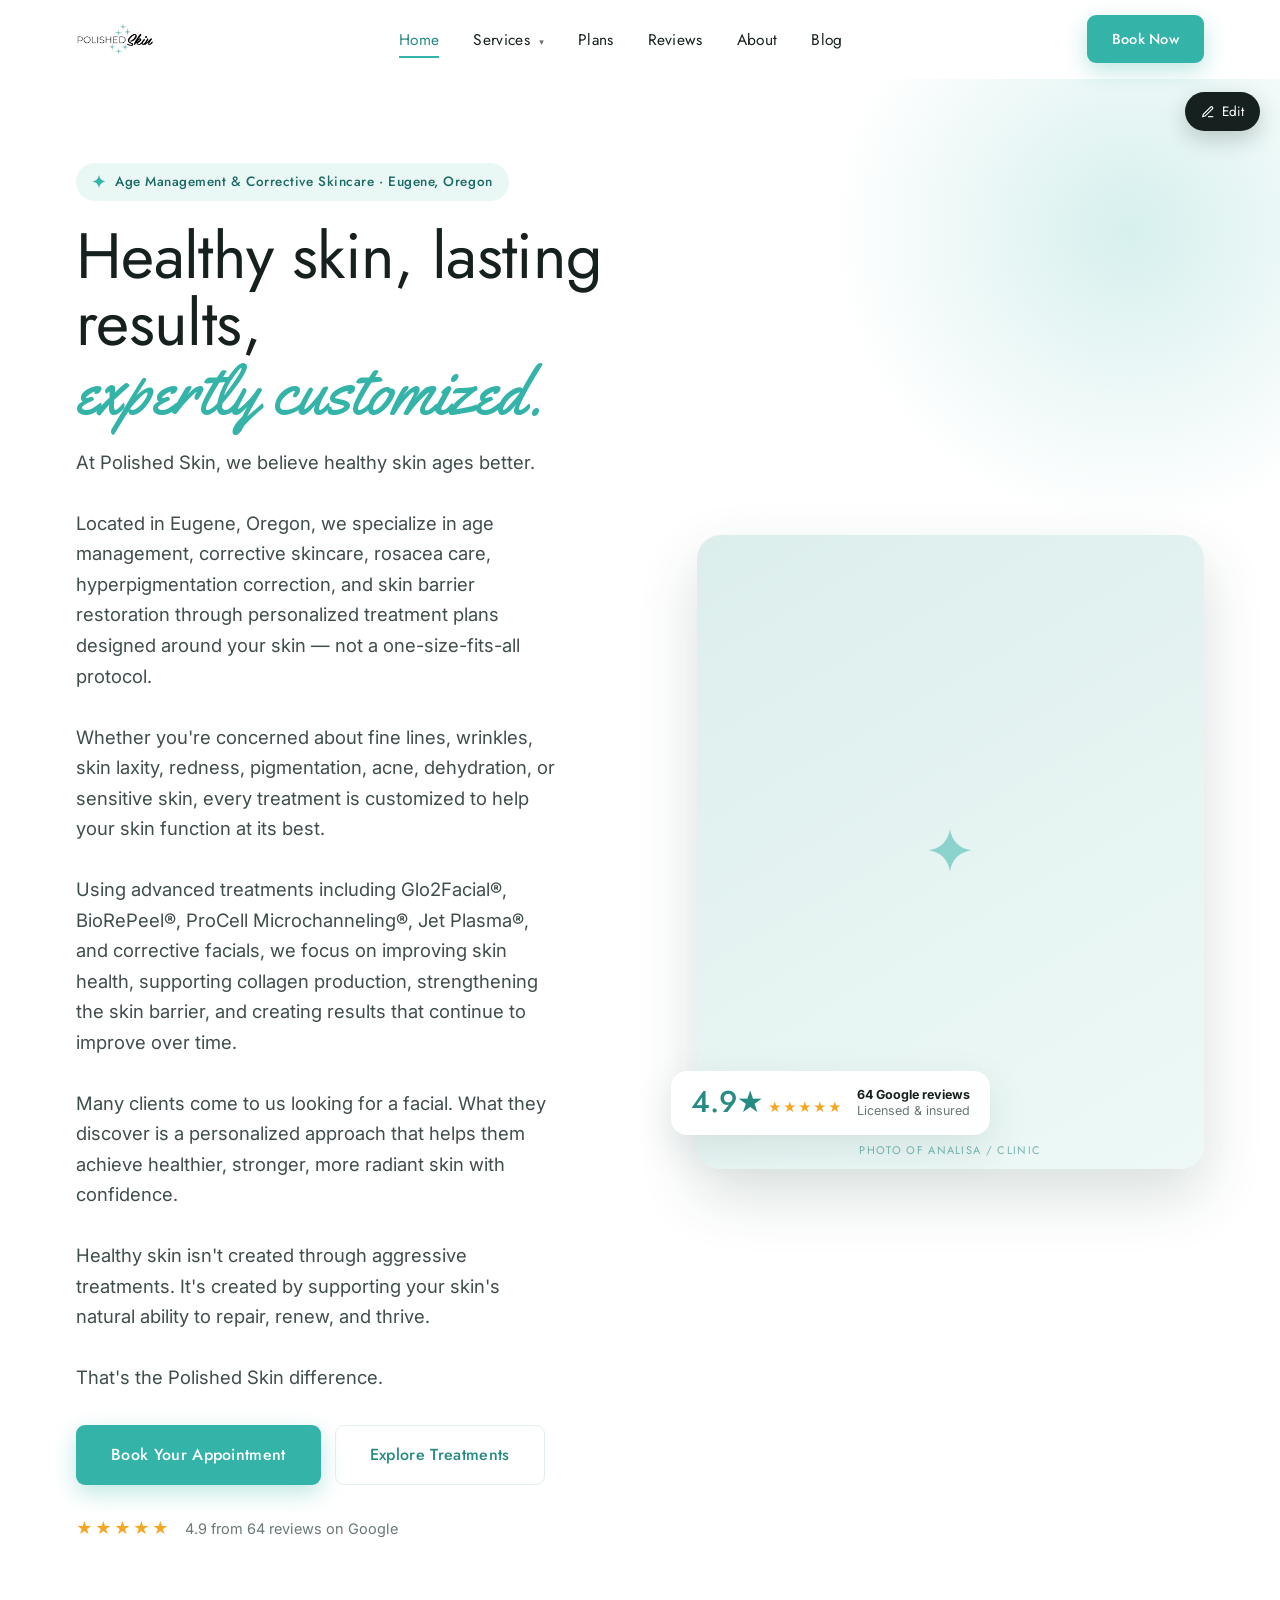
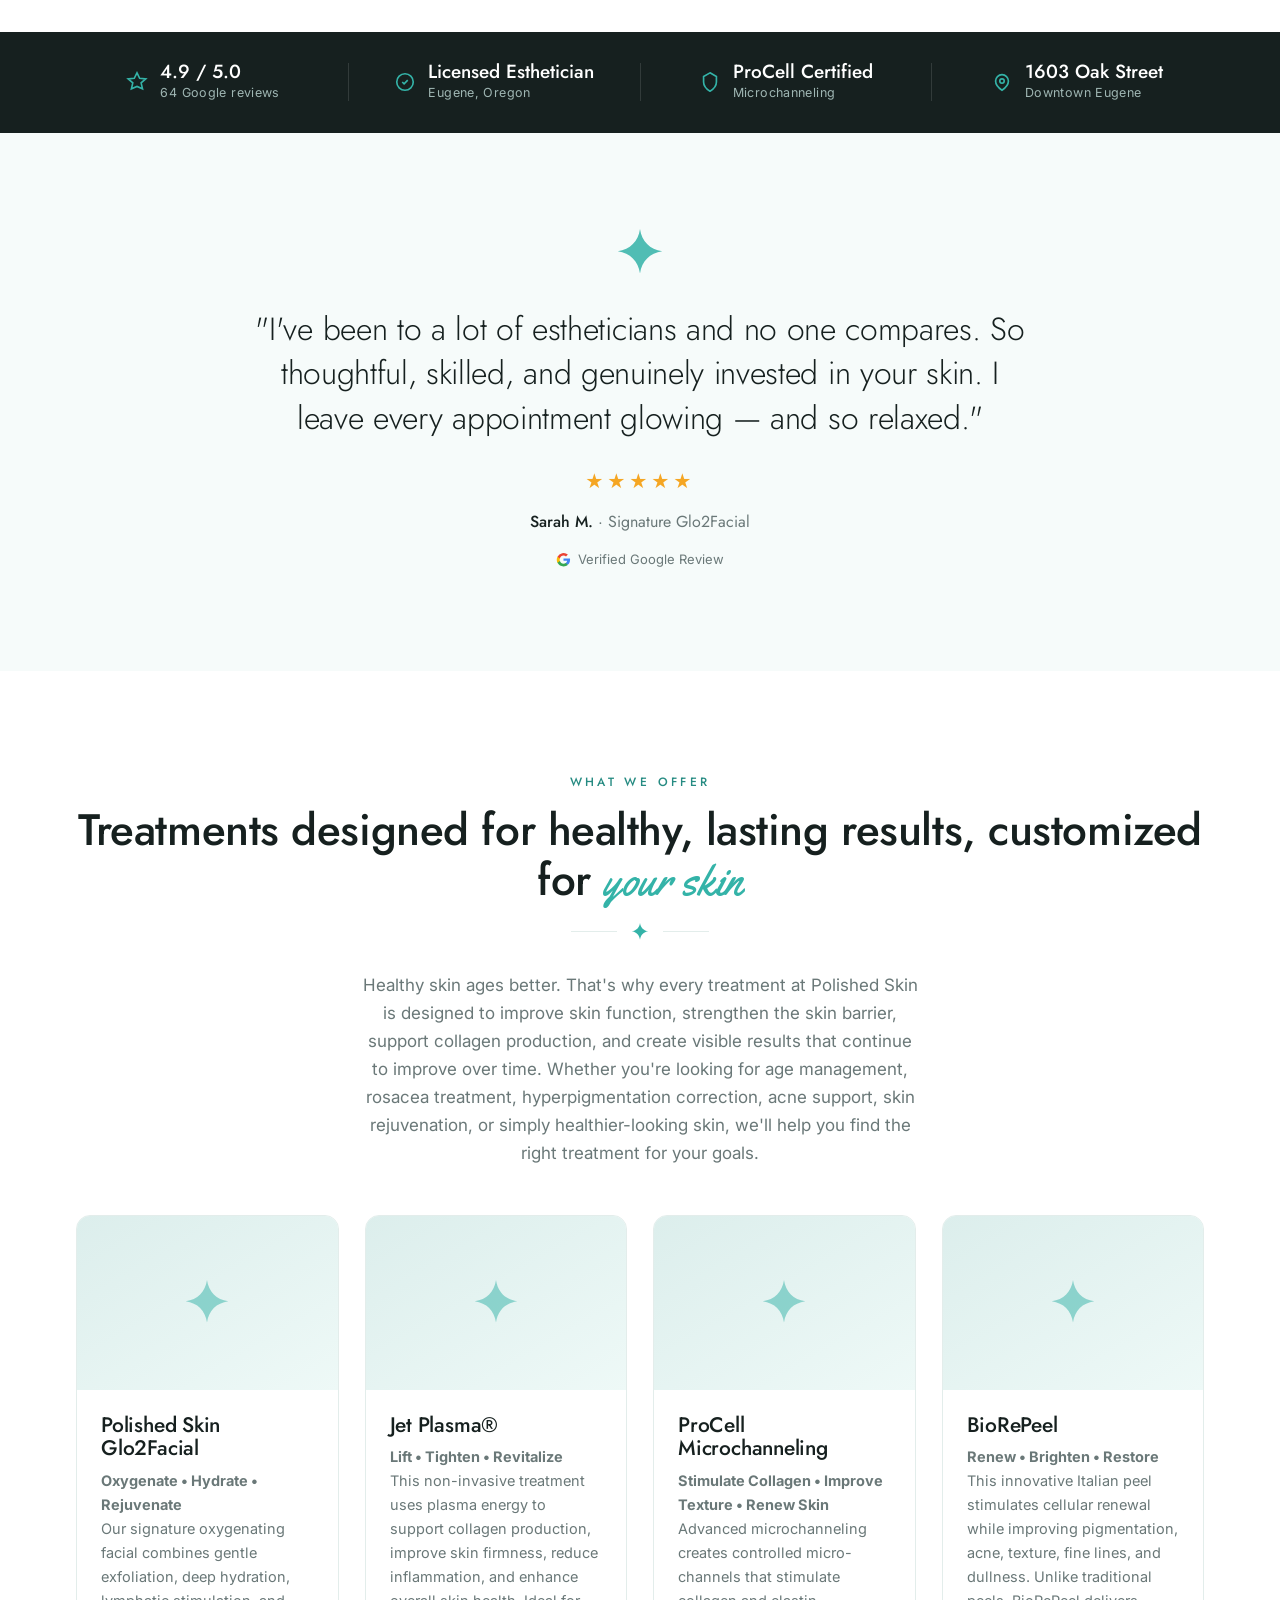
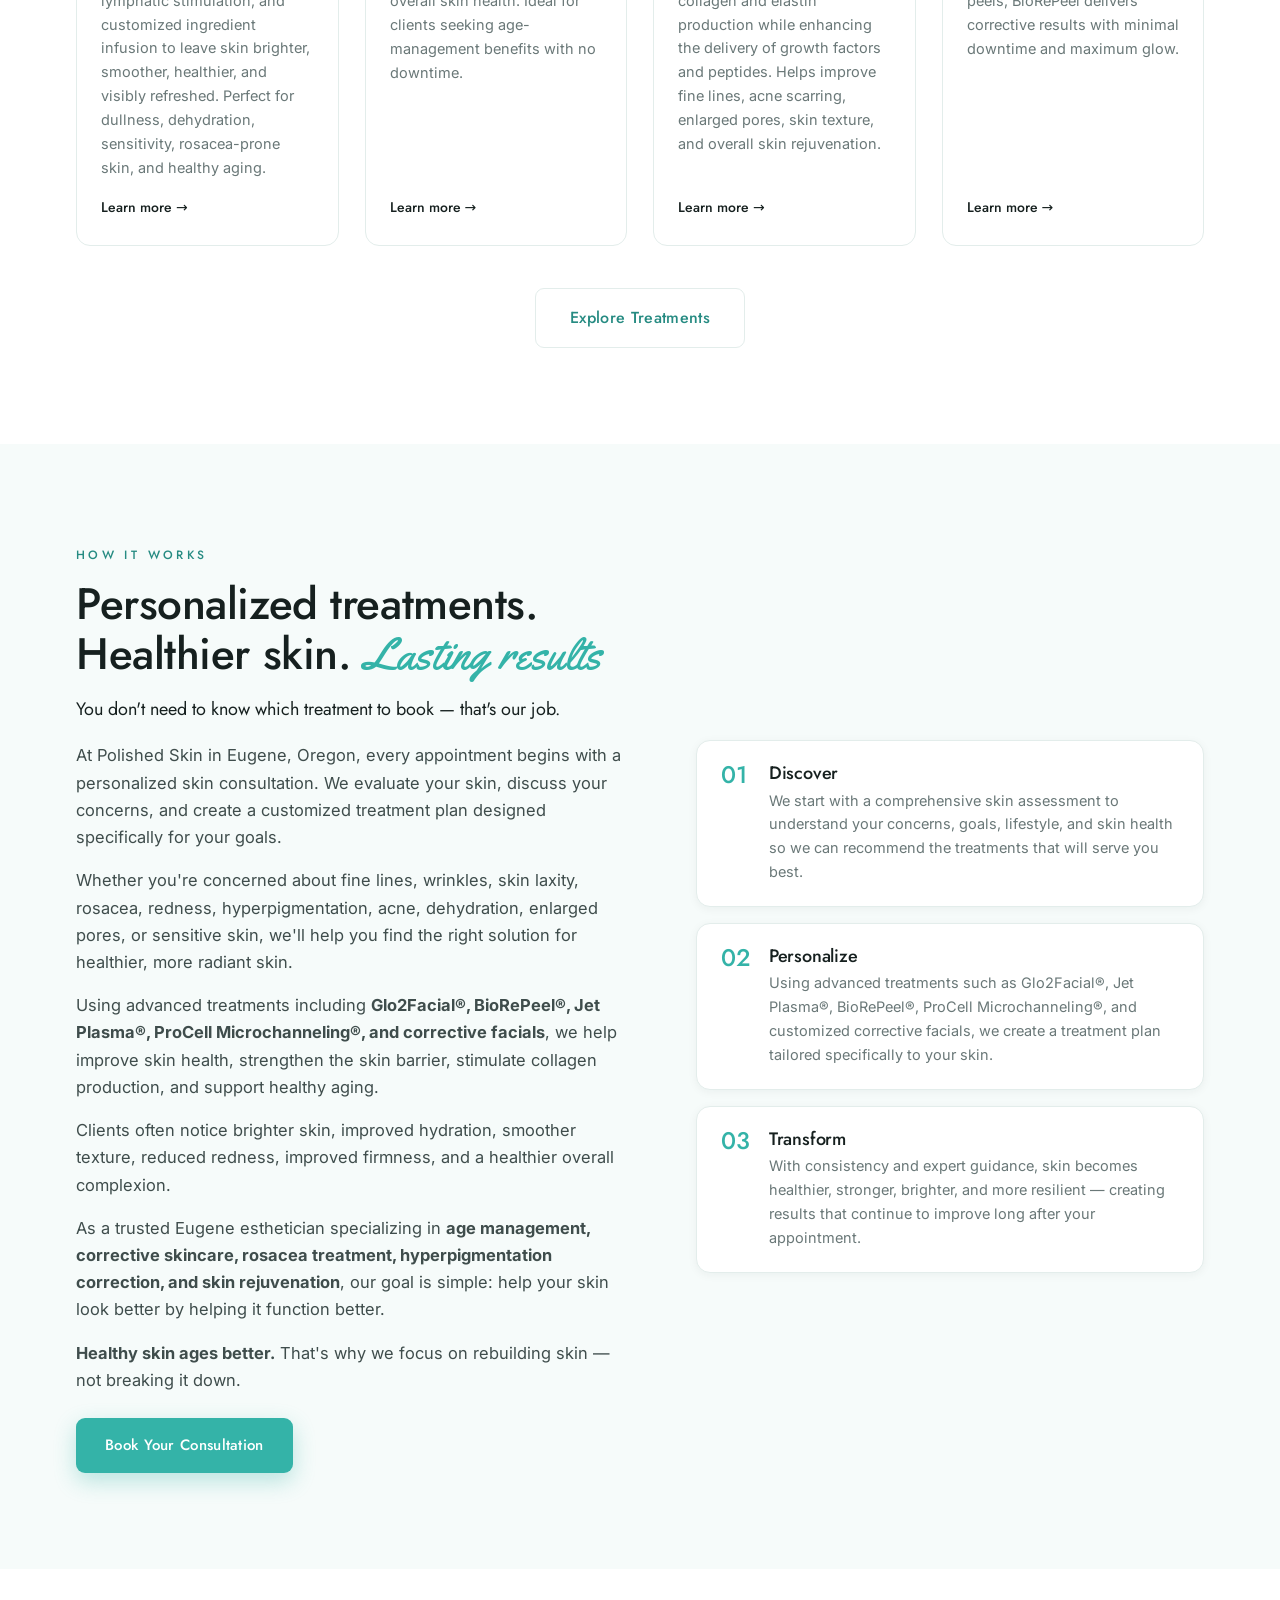
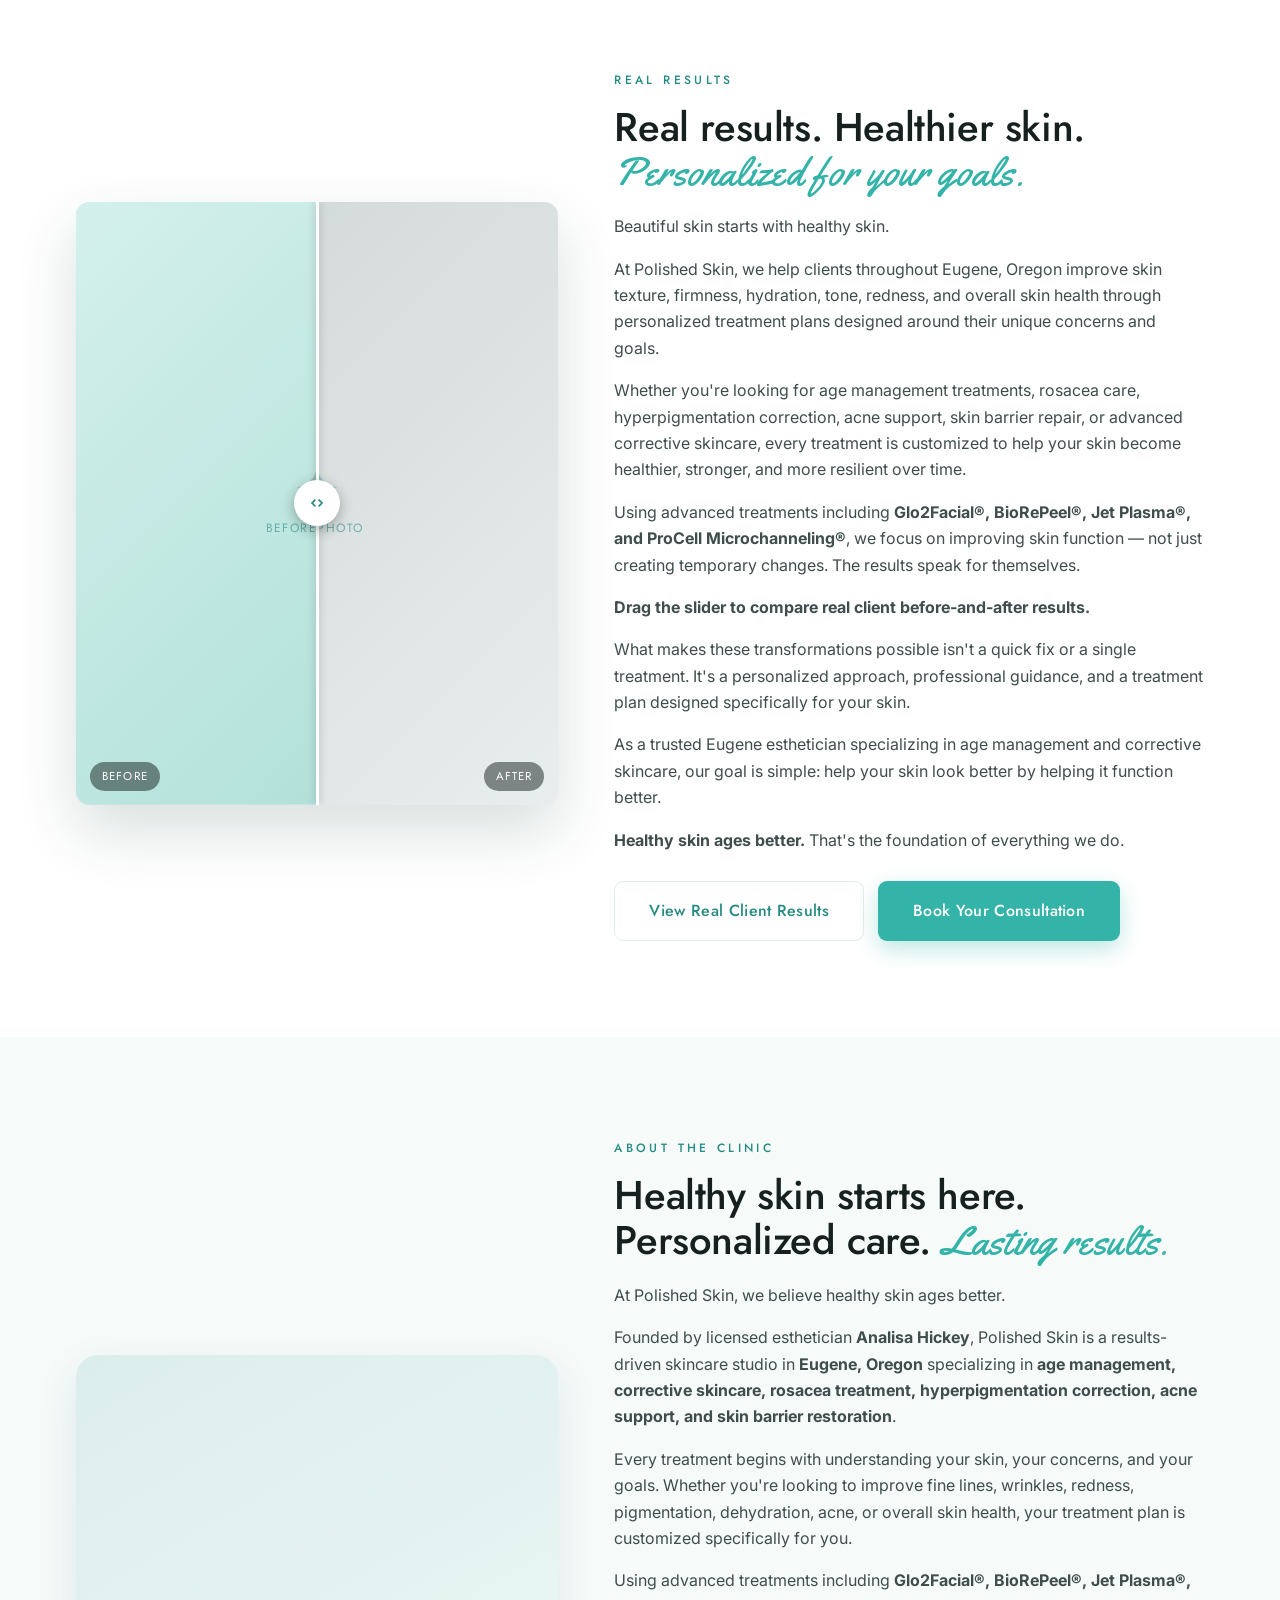
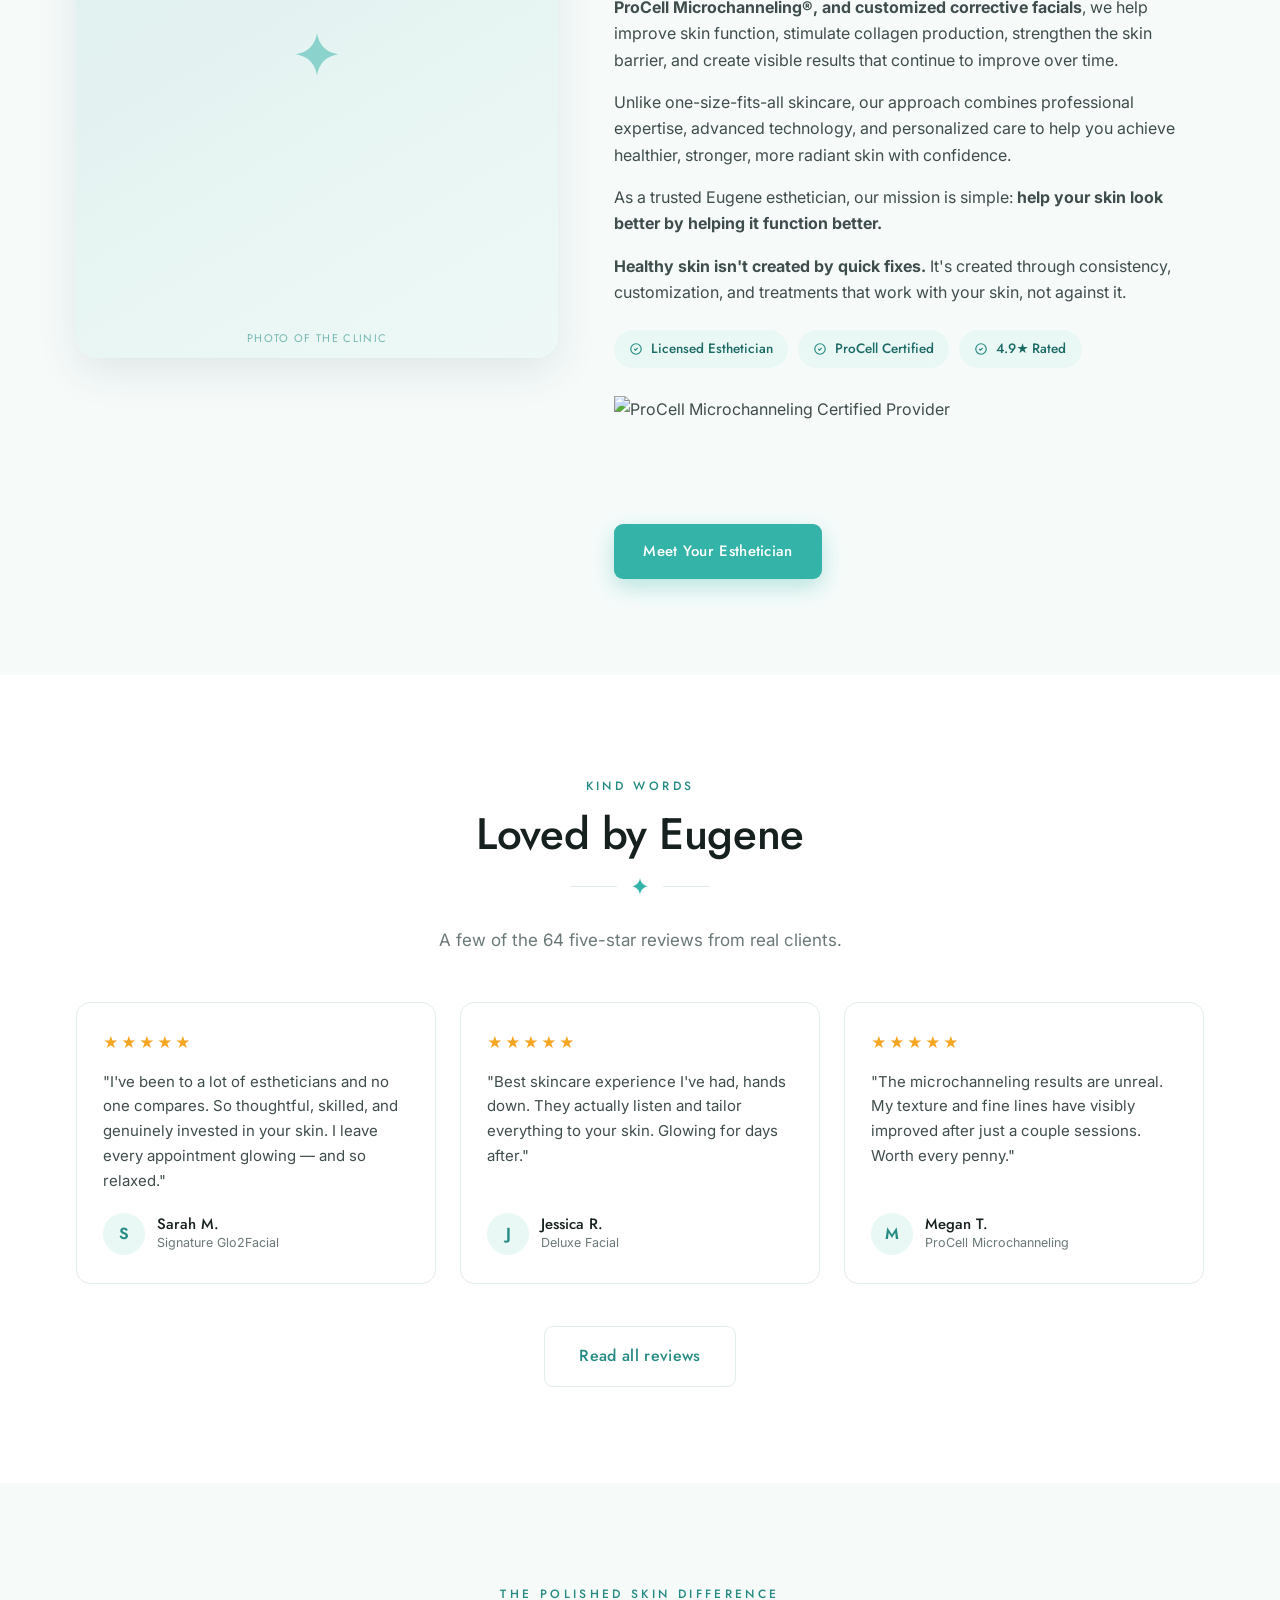
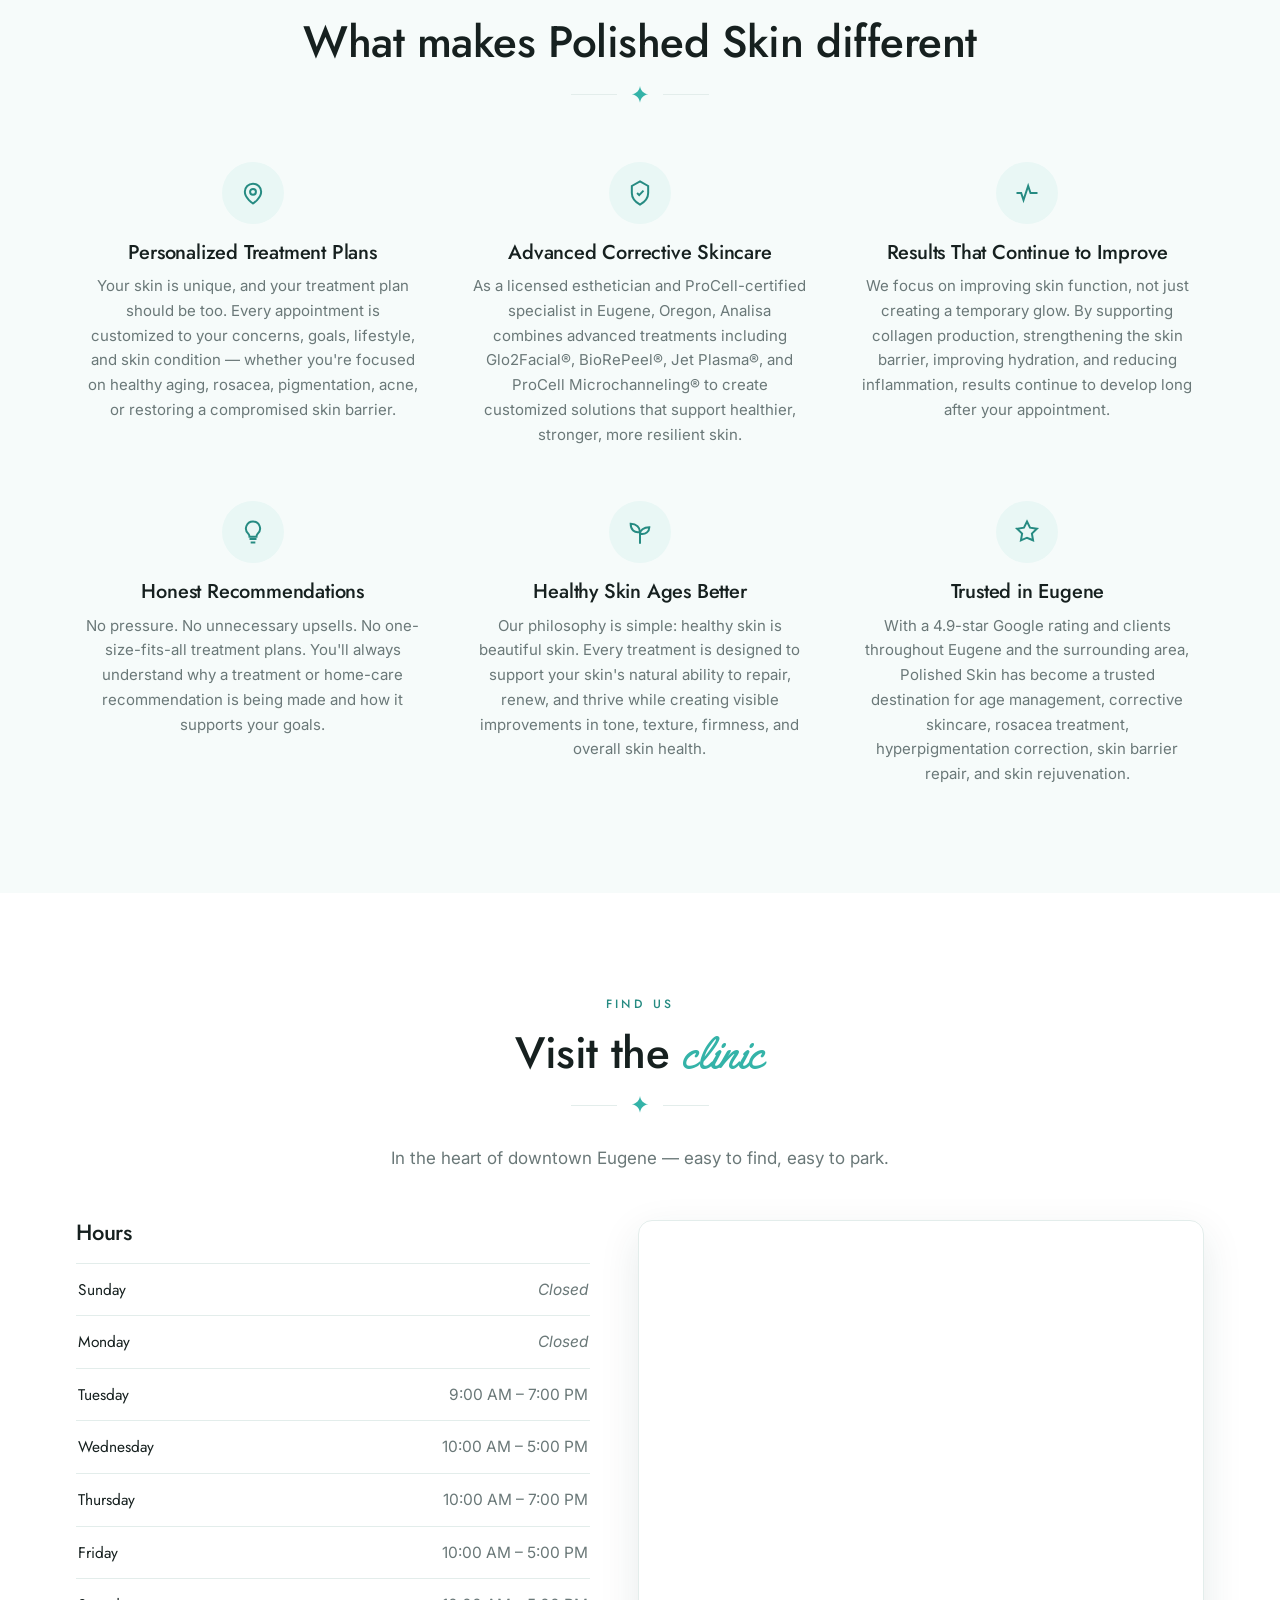
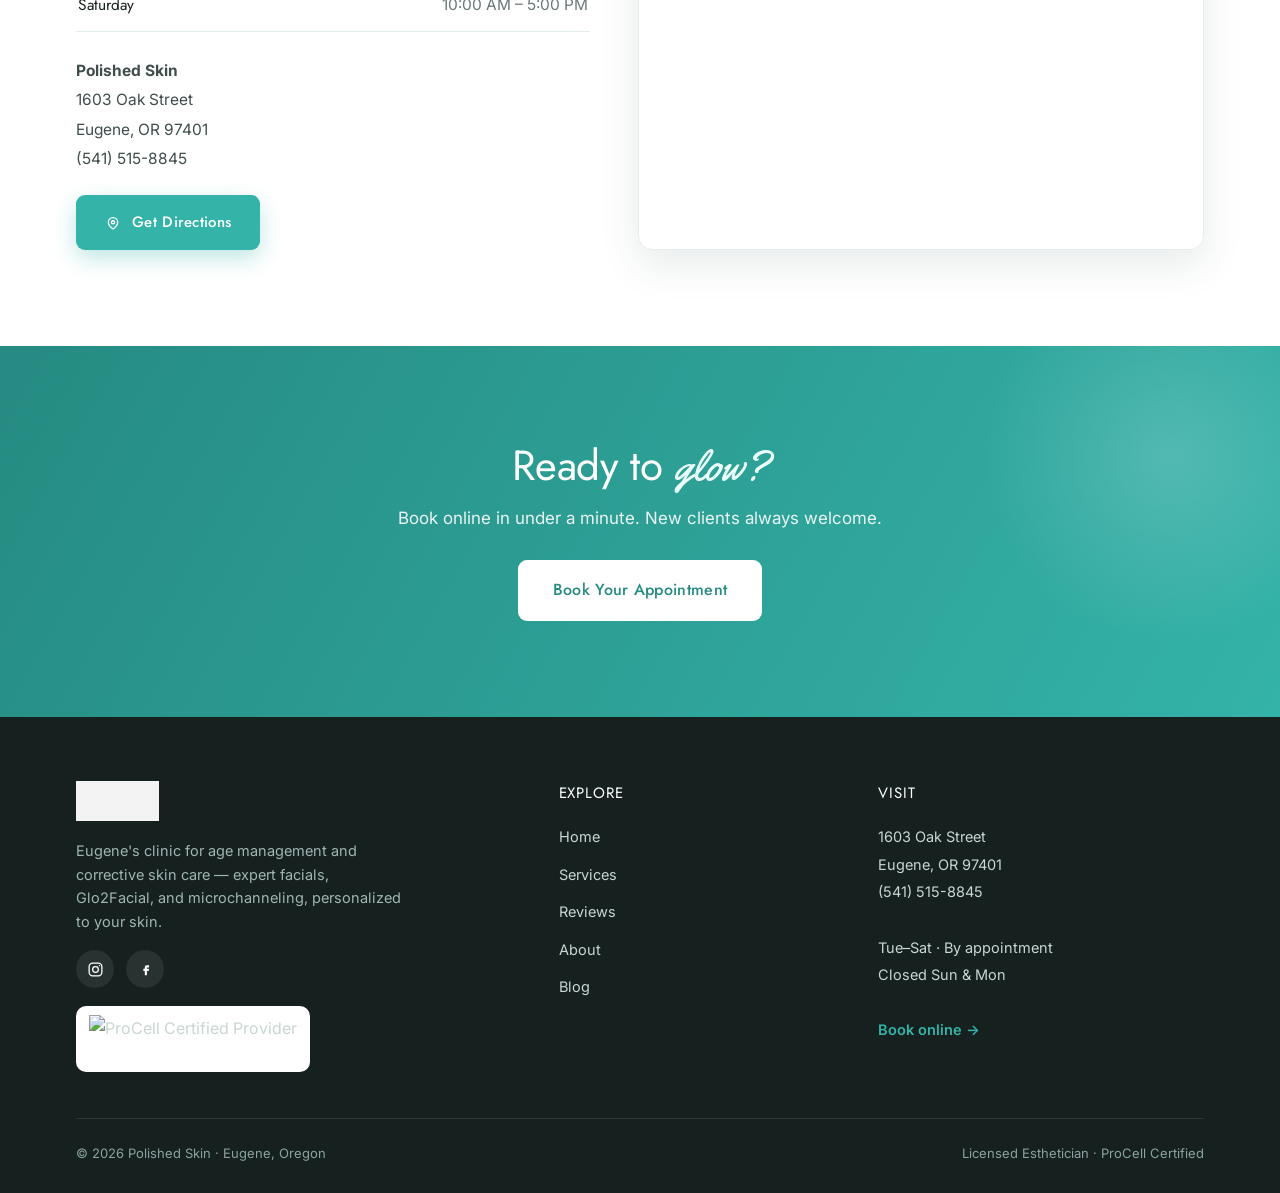
==== index.html @ b67745aa "Wire hero/about/before-after photos into the CMS + auto-compress uploads - Home hero, home About tea" ====
<!DOCTYPE html>
<html lang="en">
<head>
<meta charset="UTF-8" />
<meta name="viewport" content="width=device-width, initial-scale=1.0" />
<meta name="robots" content="noindex, nofollow" />
<meta name="theme-color" content="#34b3a8" />
<link rel="icon" type="image/svg+xml" href="img/favicon.svg" />
<link rel="apple-touch-icon" href="img/logo.jpeg" />
<meta property="og:site_name" content="Polished Skin" />
<meta property="og:type" content="website" />
<meta property="og:title" content="Polished Skin — Age Management & Corrective Skin Care, Eugene OR" />
<meta property="og:description" content="Eugene's clinic for expert facials, Glo2Facial, ProCell Microchanneling & BioRePeel. 4.9 stars on Google." />
<meta property="og:image" content="https://polishedskineugene.com/img/logo.jpeg" />
<meta name="twitter:card" content="summary_large_image" />
<title>Polished Skin — Expert Facials & Skincare in Eugene, OR</title>
<meta name="description" content="Polished Skin is Eugene's trusted skincare clinic. Personalized facials, Glo2Facial, ProCell microchanneling, dermaplaning & more from licensed esthetician Analisa Hickey. 4.9★ on Google." />
<link rel="preconnect" href="https://fonts.googleapis.com">
<link rel="preconnect" href="https://fonts.gstatic.com" crossorigin>
<link href="https://fonts.googleapis.com/css2?family=Jost:wght@300;400;500;600&family=Inter:wght@400;500;600&family=Yellowtail&display=swap" rel="stylesheet">
<link rel="stylesheet" href="css/style.css" />
<script type="application/ld+json">
{
  "@context": "https://schema.org",
  "@type": "BeautySalon",
  "name": "Polished Skin",
  "image": "https://polishedskineugene.com/img/logo.jpeg",
  "url": "https://polishedskineugene.com",
  "telephone": "+1-541-515-8845",
  "priceRange": "$$",
  "address": {
    "@type": "PostalAddress",
    "streetAddress": "1603 Oak Street",
    "addressLocality": "Eugene",
    "addressRegion": "OR",
    "postalCode": "97401",
    "addressCountry": "US"
  },
  "openingHoursSpecification": [
    { "@type": "OpeningHoursSpecification", "dayOfWeek": "Tuesday",   "opens": "09:00", "closes": "19:00" },
    { "@type": "OpeningHoursSpecification", "dayOfWeek": "Wednesday", "opens": "10:00", "closes": "17:00" },
    { "@type": "OpeningHoursSpecification", "dayOfWeek": "Thursday",  "opens": "10:00", "closes": "19:00" },
    { "@type": "OpeningHoursSpecification", "dayOfWeek": "Friday",    "opens": "10:00", "closes": "17:00" },
    { "@type": "OpeningHoursSpecification", "dayOfWeek": "Saturday",  "opens": "10:00", "closes": "17:00" }
  ],
  "aggregateRating": { "@type": "AggregateRating", "ratingValue": "4.9", "reviewCount": "64" },
  "sameAs": [
    "https://www.instagram.com/polishedskineugene/",
    "https://www.facebook.com/polishedskineugene/"
  ]
}
</script>
</head>
<body>

<!-- ============ NAV ============ -->
<nav class="nav" id="nav">
  <div class="container nav-inner">
    <a href="index.html" class="nav-logo"><img src="img/logo.jpeg" alt="Polished Skin Eugene" /></a>
    <ul class="nav-links">
      <li><a href="index.html" class="active">Home</a></li>
      <li class="has-dd"><a href="services.html">Services <span class="dd-caret">&#9662;</span></a>
        <div class="dd-menu">
          <a href="treatment.html?slug=glo2facial">Glo2Facial</a>
          <a href="treatment.html?slug=jet-plasma">Jet Plasma</a>
          <a href="treatment.html?slug=procell-microchanneling">ProCell Microchanneling</a>
          <a href="treatment.html?slug=biorepeel">BioRePeel</a>
          <span class="dd-sep"></span>
          <a href="services.html" class="dd-all">All Services</a>
        </div>
      </li>
      <li><a href="packages.html">Plans</a></li>
      <li><a href="testimonials.html">Reviews</a></li>
      <li><a href="about.html">About</a></li>
      <li><a href="blog.html">Blog</a></li>
    </ul>
    <a href="https://polishedskineugene.glossgenius.com/services" target="_blank" rel="noopener" class="btn btn-primary nav-cta desk">Book Now</a>
    <button class="burger" aria-label="Open menu"><span></span><span></span><span></span></button>
  </div>
</nav>
<div class="mobile-menu">
  <ul>
    <li><a href="index.html">Home</a></li>
    <li><a href="services.html">All Services</a></li>
    <li><a href="treatment.html?slug=glo2facial">— Glo2Facial</a></li>
    <li><a href="treatment.html?slug=jet-plasma">— Jet Plasma</a></li>
    <li><a href="treatment.html?slug=procell-microchanneling">— ProCell Microchanneling</a></li>
    <li><a href="treatment.html?slug=biorepeel">— BioRePeel</a></li>
    <li><a href="packages.html">Treatment Plans</a></li>
    <li><a href="testimonials.html">Reviews</a></li>
    <li><a href="about.html">About</a></li>
    <li><a href="blog.html">Blog</a></li>
  </ul>
  <a href="https://polishedskineugene.glossgenius.com/services" target="_blank" rel="noopener" class="btn btn-primary">Book Now</a>
</div>

<!-- ============ HERO ============ -->
<header class="hero">
  <div class="container hero-grid">
    <div class="hero-text">
      <span class="pill">
        <svg viewBox="0 0 24 24" fill="#34b3a8"><path d="M12 0c.9 6.2 4.9 10.2 11.1 11.1C16.9 12 12.9 16 12 22.2 11.1 16 7.1 12 .9 11.1 7.1 10.2 11.1 6.2 12 0Z"/></svg>
        <span data-h="hero.pill">Age Management &amp; Corrective Skincare · Eugene, Oregon</span>
      </span>
      <h1><span data-h="hero.heading">Healthy, radiant skin,</span><br><span class="script" data-h="hero.headingAccent">expertly customized.</span></h1>
      <p class="lede" data-h-para="hero.lede">At Polished Skin in Eugene, Oregon, experience customized skincare treatments designed to improve skin function, strengthen the skin barrier, and support healthy aging. We specialize in corrective facials, age management, rosacea care, and hyperpigmentation correction, using advanced treatments including Glo2Facial, BioRePeel, ProCell Microchanneling, and Jet Plasma. Our customized treatment plans help restore confidence and deliver lasting results.<br><br>Because healthy skin ages better.</p>
      <div class="hero-btns">
        <a href="https://polishedskineugene.glossgenius.com/services" target="_blank" rel="noopener" class="btn btn-primary btn-lg" data-h="hero.primaryButton">Book Your Appointment</a>
        <a href="services.html" class="btn btn-ghost btn-lg" data-h="hero.secondaryButton">Explore Treatments</a>
      </div>
      <div class="hero-trust">
        <span class="stars">★★★★★</span>
        <span data-h="hero.trustLine">4.9 from 64 reviews on Google</span>
      </div>
    </div>

    <div class="hero-visual">
      <div class="hero-photo img-ph" data-h-img="hero.img" data-alt="Analisa Hickey at Polished Skin, Eugene">
        <!-- Photo set in the CMS: Home Page → Hero → Photo (portrait, ~4:5). Falls back to this placeholder when empty. -->
        <svg viewBox="0 0 24 24" fill="#34b3a8"><path d="M12 0c.9 6.2 4.9 10.2 11.1 11.1C16.9 12 12.9 16 12 22.2 11.1 16 7.1 12 .9 11.1 7.1 10.2 11.1 6.2 12 0Z"/></svg>
        <span class="ph-label">Photo of Analisa / clinic</span>
      </div>
      <div class="hero-badge">
        <div>
          <span class="big" data-h="hero.badgeRating">4.9★</span>
          <span class="stars">★★★★★</span>
        </div>
        <div>
          <small><b style="color:#16201f" data-h="hero.badgeReviews">64 Google reviews</b><br><span data-h="hero.badgeNote">Licensed &amp; insured</span></small>
        </div>
      </div>
    </div>
  </div>
</header>

<!-- ============ TRUST STRIP ============ -->
<section class="trust" style="padding:0;">
  <div class="container" style="padding-top:30px;padding-bottom:30px;">
    <div class="trust-inner">
      <div class="trust-item">
        <svg viewBox="0 0 24 24" fill="none" stroke="#34b3a8" stroke-width="1.8"><path d="M12 2l2.9 6 6.6.6-5 4.3 1.5 6.5L12 16.9 5.9 19.4l1.5-6.5-5-4.3L9 8z"/></svg>
        <div><div class="t-top" data-h="trustStrip.0.top">4.9 / 5.0</div><div class="t-sub" data-h="trustStrip.0.sub">64 Google reviews</div></div>
      </div>
      <div class="trust-sep"></div>
      <div class="trust-item">
        <svg viewBox="0 0 24 24" fill="none" stroke="#34b3a8" stroke-width="1.8"><path d="M9 12l2 2 4-4"/><circle cx="12" cy="12" r="9"/></svg>
        <div><div class="t-top" data-h="trustStrip.1.top">Licensed Esthetician</div><div class="t-sub" data-h="trustStrip.1.sub">Eugene, Oregon</div></div>
      </div>
      <div class="trust-sep"></div>
      <div class="trust-item">
        <svg viewBox="0 0 24 24" fill="none" stroke="#34b3a8" stroke-width="1.8"><path d="M12 2l7 4v6c0 5-3.5 8-7 10-3.5-2-7-5-7-10V6z"/></svg>
        <div><div class="t-top" data-h="trustStrip.2.top">ProCell Certified</div><div class="t-sub" data-h="trustStrip.2.sub">Microchanneling</div></div>
      </div>
      <div class="trust-sep"></div>
      <div class="trust-item">
        <svg viewBox="0 0 24 24" fill="none" stroke="#34b3a8" stroke-width="1.8"><path d="M12 21s-7-4.5-7-10a7 7 0 0114 0c0 5.5-7 10-7 10z"/><circle cx="12" cy="11" r="2.4"/></svg>
        <div><div class="t-top" data-h="trustStrip.3.top">1603 Oak Street</div><div class="t-sub" data-h="trustStrip.3.sub">Downtown Eugene</div></div>
      </div>
    </div>
  </div>
</section>

<!-- ============ FEATURED TESTIMONIAL ============ -->
<section class="feat">
  <div class="container">
    <div class="feat-quote reveal" id="featured-review-home"></div>
  </div>
</section>

<!-- ============ SERVICES PREVIEW ============ -->
<section>
  <div class="container">
    <div class="tcenter">
      <span class="eyebrow" data-h="services.eyebrow">What We Offer</span>
      <h2 class="s-title"><span data-h="services.heading">Treatments that work with</span> <span class="script" data-h="services.headingAccent">your skin</span></h2>
      <div class="sparkle-rule"><svg viewBox="0 0 24 24" fill="#34b3a8"><path d="M12 0c.9 6.2 4.9 10.2 11.1 11.1C16.9 12 12.9 16 12 22.2 11.1 16 7.1 12 .9 11.1 7.1 10.2 11.1 6.2 12 0Z"/></svg></div>
      <p class="s-sub" data-h="services.sub">Healthy skin ages better. That's why our customized treatments focus on rebuilding skin, supporting collagen production, improving skin barrier function, and creating long-term results, not temporary fixes.</p>
    </div>

    <div class="svc-grid" style="margin-top:48px;" id="home-services"></div>
    <div class="tcenter" style="margin-top:42px;">
      <a href="services.html" class="btn btn-ghost btn-lg" data-h="services.button">See the full menu</a>
    </div>
  </div>
</section>

<!-- ============ THE SCIENCE / HOW IT WORKS ============ -->
<section style="background:var(--bg-soft);">
  <div class="container sci-grid">
    <div class="reveal">
      <span class="eyebrow" data-h="science.eyebrow">How It Works</span>
      <h2 class="s-title"><span data-h="science.heading">How healthy skin creates</span> <span class="script" data-h="science.headingAccent">lasting results</span></h2>
      <div data-h-md="science.body" data-lead></div>
      <div style="margin-top:24px;"><a href="services.html" class="btn btn-primary" data-h="science.button">Explore Treatments</a></div>
    </div>
    <div class="sci-steps reveal">
      <div class="sci-step"><span class="sci-num">01</span><div><h4 data-h="science.steps.0.title">Assess</h4><p data-h="science.steps.0.text">Every treatment begins with a personalized skin analysis to identify concerns such as aging, redness, sensitivity, pigmentation, dehydration, and barrier dysfunction.</p></div></div>
      <div class="sci-step"><span class="sci-num">02</span><div><h4 data-h="science.steps.1.title">Treat</h4><p data-h="science.steps.1.text">Using customized treatments including Glo2Facial, Jet Plasma, BioRePeel, and ProCell Microchanneling, we target your skin's unique needs while supporting healthy skin function.</p></div></div>
      <div class="sci-step"><span class="sci-num">03</span><div><h4 data-h="science.steps.2.title">Transform</h4><p data-h="science.steps.2.text">With consistency and a personalized treatment plan, skin becomes healthier, stronger, brighter, and more resilient, delivering results that continue to improve over time.</p></div></div>
    </div>
  </div>
</section>

<!-- ============ RESULTS / BEFORE-AFTER SLIDER ============ -->
<section>
  <div class="container about-grid">
    <div class="ba-slider reveal" id="ba1">
      <!-- Photos set in the CMS: Home Page → Results / before-after → Before/After photo. -->
      <div class="ba-img ba-after" data-h-bg="results.afterImg">
        <div class="ba-ph"><svg viewBox="0 0 24 24" fill="#34b3a8"><path d="M12 0c.9 6.2 4.9 10.2 11.1 11.1C16.9 12 12.9 16 12 22.2 11.1 16 7.1 12 .9 11.1 7.1 10.2 11.1 6.2 12 0Z"/></svg><span>After photo</span></div>
        <span class="ba-tag ba-tag-after">After</span>
      </div>
      <div class="ba-img ba-before" data-h-bg="results.beforeImg">
        <div class="ba-ph"><svg viewBox="0 0 24 24" fill="#7a8a89"><path d="M12 0c.9 6.2 4.9 10.2 11.1 11.1C16.9 12 12.9 16 12 22.2 11.1 16 7.1 12 .9 11.1 7.1 10.2 11.1 6.2 12 0Z"/></svg><span>Before photo</span></div>
        <span class="ba-tag ba-tag-before">Before</span>
      </div>
      <div class="ba-handle">
        <div class="ba-line"></div>
        <button class="ba-circle" aria-label="Drag to compare before and after">
          <svg viewBox="0 0 24 24" width="20" height="20" fill="none" stroke="currentColor" stroke-width="2"><path d="M10 8l-4 4 4 4"/><path d="M14 8l4 4-4 4"/></svg>
        </button>
      </div>
    </div>
    <div class="reveal">
      <span class="eyebrow" data-h="results.eyebrow">Real Results</span>
      <h2><span data-h="results.heading">Where healthy skin meets</span> <span class="script" data-h="results.headingAccent">visible results</span></h2>
      <div data-h-md="results.body"></div>
      <div class="results-btns">
        <a href="testimonials.html#gallery" class="btn btn-ghost btn-lg" data-h="results.galleryButton">View Before &amp; Afters</a>
        <a href="https://polishedskineugene.glossgenius.com/services" target="_blank" rel="noopener" class="btn btn-primary btn-lg" data-h="results.bookButton">Book Your Consultation</a>
      </div>
    </div>
  </div>
</section>

<!-- ============ ABOUT TEASER ============ -->
<section style="background:var(--bg-soft);">
  <div class="container about-grid">
    <div class="about-img img-ph reveal" data-h-img="about.img" data-alt="Inside the Polished Skin clinic">
      <!-- Photo set in the CMS: Home Page → About teaser → Photo. -->
      <svg viewBox="0 0 24 24" fill="#34b3a8"><path d="M12 0c.9 6.2 4.9 10.2 11.1 11.1C16.9 12 12.9 16 12 22.2 11.1 16 7.1 12 .9 11.1 7.1 10.2 11.1 6.2 12 0Z"/></svg>
      <span class="ph-label">Photo of the clinic</span>
    </div>
    <div class="reveal">
      <span class="eyebrow" data-h="about.eyebrow">About The Clinic</span>
      <h2><span data-h="about.heading">Welcome to</span> <span class="script" data-h="about.headingAccent">Polished Skin</span> <span data-h="about.headingSuffix">— where healthy skin comes first</span></h2>
      <div data-h-md="about.body"></div>
      <div class="chips">
        <span class="chip"><svg viewBox="0 0 24 24" fill="none" stroke="#268b82" stroke-width="2"><path d="M9 12l2 2 4-4"/><circle cx="12" cy="12" r="9"/></svg><span data-h="about.chips.0">Licensed Esthetician</span></span>
        <span class="chip"><svg viewBox="0 0 24 24" fill="none" stroke="#268b82" stroke-width="2"><path d="M9 12l2 2 4-4"/><circle cx="12" cy="12" r="9"/></svg><span data-h="about.chips.1">ProCell Certified</span></span>
        <span class="chip"><svg viewBox="0 0 24 24" fill="none" stroke="#268b82" stroke-width="2"><path d="M9 12l2 2 4-4"/><circle cx="12" cy="12" r="9"/></svg><span data-h="about.chips.2">4.9★ Rated</span></span>
      </div>
      <div style="margin:2px 0 24px;">
        <a href="https://procelltherapies.com/" target="_blank" rel="noopener" class="procell-badge" aria-label="ProCell Certified Provider">
          <img src="https://imagedelivery.net/IGmPI91XSqSk0VdQVO-6fw/25b71a6a-ed15-49b0-b82c-7efa428aaa00/public" alt="ProCell Microchanneling Certified Provider" />
        </a>
      </div>
      <a href="about.html" class="btn btn-primary" data-h="about.button">About Polished Skin</a>
    </div>
  </div>
</section>

<!-- ============ TESTIMONIAL GRID ============ -->
<section>
  <div class="container">
    <div class="tcenter">
      <span class="eyebrow" data-h="reviewsSection.eyebrow">Kind Words</span>
      <h2 class="s-title" data-h="reviewsSection.heading">Loved by Eugene</h2>
      <div class="sparkle-rule"><svg viewBox="0 0 24 24" fill="#34b3a8"><path d="M12 0c.9 6.2 4.9 10.2 11.1 11.1C16.9 12 12.9 16 12 22.2 11.1 16 7.1 12 .9 11.1 7.1 10.2 11.1 6.2 12 0Z"/></svg></div>
      <p class="s-sub" data-h="reviewsSection.sub">A few of the 64 five-star reviews from real clients.</p>
    </div>

    <div class="tst-grid" style="margin-top:48px;" id="home-reviews"></div>
    <div class="tcenter" style="margin-top:42px;">
      <a href="testimonials.html" class="btn btn-ghost btn-lg" data-h="reviewsSection.button">Read all reviews</a>
    </div>
  </div>
</section>

<!-- ============ WHY CHOOSE ============ -->
<section style="background:var(--bg-soft);">
  <div class="container">
    <div class="tcenter">
      <span class="eyebrow" data-h="why.eyebrow">The Difference</span>
      <h2 class="s-title" data-h="why.heading">Why clients trust Polished Skin</h2>
      <div class="sparkle-rule"><svg viewBox="0 0 24 24" fill="#34b3a8"><path d="M12 0c.9 6.2 4.9 10.2 11.1 11.1C16.9 12 12.9 16 12 22.2 11.1 16 7.1 12 .9 11.1 7.1 10.2 11.1 6.2 12 0Z"/></svg></div>
    </div>
    <div class="why-grid" style="margin-top:48px;">
      <div class="why-card reveal">
        <div class="why-ic"><svg viewBox="0 0 24 24" fill="none" stroke="#268b82" stroke-width="1.7"><path d="M12 21s-7-4.5-7-10a7 7 0 0114 0c0 5.5-7 10-7 10z"/><circle cx="12" cy="11" r="2.5"/></svg></div>
        <h3 data-h="why.cards.0.title">Personalized for Your Skin</h3>
        <p data-h="why.cards.0.text">Every treatment is customized to your skin's needs, concerns, and goals. Whether you're focused on healthy aging, rosacea, pigmentation, or skin barrier repair, your treatment plan is designed specifically for you.</p>
      </div>
      <div class="why-card reveal">
        <div class="why-ic"><svg viewBox="0 0 24 24" fill="none" stroke="#268b82" stroke-width="1.7"><path d="M12 2l7 4v6c0 5-3.5 8-7 10-3.5-2-7-5-7-10V6z"/><path d="M9.5 12l1.8 1.8L15 10"/></svg></div>
        <h3 data-h="why.cards.1.title">Advanced Corrective Skincare</h3>
        <p data-h="why.cards.1.text">Licensed esthetician and certified specialist offering advanced treatments including Glo2Facial, BioRePeel, Jet Plasma, and ProCell Microchanneling to support healthier, stronger, more resilient skin.</p>
      </div>
      <div class="why-card reveal">
        <div class="why-ic"><svg viewBox="0 0 24 24" fill="none" stroke="#268b82" stroke-width="1.7"><path d="M3 12h4l2 6 4-12 2 6h6"/></svg></div>
        <h3 data-h="why.cards.2.title">Results That Last</h3>
        <p data-h="why.cards.2.text">We focus on improving skin function, not just creating temporary changes. By strengthening the skin barrier, supporting collagen production, and reducing inflammation, results continue to improve long after your appointment.</p>
      </div>
      <div class="why-card reveal">
        <div class="why-ic"><svg viewBox="0 0 24 24" fill="none" stroke="#268b82" stroke-width="1.7"><path d="M9 18h6"/><path d="M10 21h4"/><path d="M12 3a6 6 0 00-4 10.5c.7.7 1 1.4 1 2.5h6c0-1.1.3-1.8 1-2.5A6 6 0 0012 3z"/></svg></div>
        <h3 data-h="why.cards.3.title">Education &amp; Guidance</h3>
        <p data-h="why.cards.3.text">You'll always understand why we're recommending a treatment or home care product. No pressure, no unnecessary upsells — just expert guidance tailored to your goals.</p>
      </div>
      <div class="why-card reveal">
        <div class="why-ic"><svg viewBox="0 0 24 24" fill="none" stroke="#268b82" stroke-width="1.7"><path d="M12 22V12"/><path d="M12 12C12 8 9 5 4 5c0 5 3 8 8 7z"/><path d="M12 13.5c0-3 3-5.5 8-5.5 0 3.5-3 6.5-8 5.5z"/></svg></div>
        <h3 data-h="why.cards.4.title">Healthy Skin Ages Better</h3>
        <p data-h="why.cards.4.text">Our philosophy is simple: rebuild skin, don't break it down. Every treatment is designed to support your skin's natural ability to heal, repair, and thrive.</p>
      </div>
      <div class="why-card reveal">
        <div class="why-ic"><svg viewBox="0 0 24 24" fill="none" stroke="#268b82" stroke-width="1.7"><path d="M12 3l2.6 5.3 5.9.9-4.3 4.1 1 5.8L12 16.9 6.8 19.2l1-5.8L3.5 9.2l5.9-.9z"/></svg></div>
        <h3 data-h="why.cards.5.title">Trusted in Eugene</h3>
        <p data-h="why.cards.5.text">With a 4.9-star Google rating and clients throughout Eugene and the surrounding area, Polished Skin has become a trusted destination for age management, corrective skincare, rosacea treatments, hyperpigmentation correction, and skin rejuvenation.</p>
      </div>
    </div>
  </div>
</section>

<!-- ============ VISIT US ============ -->
<section id="visit">
  <div class="container">
    <div class="tcenter">
      <span class="eyebrow" data-h="visit.eyebrow">Find Us</span>
      <h2 class="s-title"><span data-h="visit.heading">Visit the</span> <span class="script" data-h="visit.headingAccent">clinic</span></h2>
      <div class="sparkle-rule"><svg viewBox="0 0 24 24" fill="#34b3a8"><path d="M12 0c.9 6.2 4.9 10.2 11.1 11.1C16.9 12 12.9 16 12 22.2 11.1 16 7.1 12 .9 11.1 7.1 10.2 11.1 6.2 12 0Z"/></svg></div>
      <p class="s-sub" data-h="visit.sub">In the heart of downtown Eugene — easy to find, easy to park.</p>
    </div>

    <div class="visit-grid" style="margin-top:48px;">
      <div class="hours-card">
        <h3 data-h="visit.hoursTitle">Hours</h3>
        <div class="hours-list" data-s-hours>
          <div class="hours-row closed"><span class="day">Sunday</span><span class="time">Closed</span></div>
          <div class="hours-row closed"><span class="day">Monday</span><span class="time">Closed</span></div>
          <div class="hours-row"><span class="day">Tuesday</span><span class="time">9:00 AM – 7:00 PM</span></div>
          <div class="hours-row"><span class="day">Wednesday</span><span class="time">10:00 AM – 5:00 PM</span></div>
          <div class="hours-row"><span class="day">Thursday</span><span class="time">10:00 AM – 7:00 PM</span></div>
          <div class="hours-row"><span class="day">Friday</span><span class="time">10:00 AM – 5:00 PM</span></div>
          <div class="hours-row"><span class="day">Saturday</span><span class="time">10:00 AM – 5:00 PM</span></div>
        </div>
        <div class="visit-contact" data-s-visitcontact>
          <strong>Polished Skin</strong><br>
          1603 Oak Street<br>Eugene, OR 97401<br>
          <a href="tel:5415158845">(541) 515-8845</a>
        </div>
        <a href="https://www.google.com/maps/dir/?api=1&destination=1603+Oak+Street+Eugene+OR+97401" target="_blank" rel="noopener" class="btn btn-primary">
          <svg width="16" height="16" viewBox="0 0 24 24" fill="none" stroke="#fff" stroke-width="2" style="margin-right:2px;"><path d="M12 21s-7-4.5-7-10a7 7 0 0114 0c0 5.5-7 10-7 10z"/><circle cx="12" cy="11" r="2.4"/></svg>
          <span data-h="visit.directionsButton">Get Directions</span>
        </a>
      </div>
      <div class="map-frame">
        <iframe src="https://www.google.com/maps?q=1603+Oak+Street,+Eugene,+OR+97401&output=embed" loading="lazy" referrerpolicy="no-referrer-when-downgrade" title="Map to Polished Skin, 1603 Oak Street, Eugene, OR"></iframe>
      </div>
    </div>
  </div>
</section>

<!-- ============ CTA BAND ============ -->
<section class="cta-band">
  <div class="container cta-inner">
    <h2><span data-h="cta.heading">Ready to</span> <span class="script" data-h="cta.headingAccent">glow?</span></h2>
    <p data-h="cta.text">Book online in under a minute. New clients always welcome.</p>
    <a href="https://polishedskineugene.glossgenius.com/services" target="_blank" rel="noopener" class="btn btn-white btn-lg" data-h="cta.button">Book Your Appointment</a>
  </div>
</section>

<!-- ============ FOOTER ============ -->
<footer class="footer">
  <div class="container">
    <div class="foot-grid">
      <div>
        <img src="img/logo.jpeg" class="foot-logo" alt="Polished Skin" />
        <p class="blurb" data-s="footer.blurb">Eugene's clinic for age management and corrective skin care — expert facials, Glo2Facial, and microchanneling, personalized to your skin.</p>
        <div class="socials">
          <a href="https://www.instagram.com/polishedskineugene/" target="_blank" rel="noopener" aria-label="Instagram"><svg viewBox="0 0 24 24" fill="none" stroke="#fff" stroke-width="1.8"><rect x="3" y="3" width="18" height="18" rx="5"/><circle cx="12" cy="12" r="4"/><circle cx="17.5" cy="6.5" r="1" fill="#fff" stroke="none"/></svg></a>
          <a href="https://www.facebook.com/polishedskineugene/" target="_blank" rel="noopener" aria-label="Facebook"><svg viewBox="0 0 24 24" fill="#fff"><path d="M14 9h3V6h-3c-2 0-3 1.3-3 3v2H9v3h2v6h3v-6h2.5l.5-3H14V9.3c0-.2.2-.3.5-.3z"/></svg></a>
        </div>
        <a class="foot-badge" href="https://procelltherapies.com/" target="_blank" rel="noopener" aria-label="ProCell Certified Provider"><img src="https://imagedelivery.net/IGmPI91XSqSk0VdQVO-6fw/25b71a6a-ed15-49b0-b82c-7efa428aaa00/public" alt="ProCell Certified Provider"></a>
      </div>
      <div>
        <div class="foot-h" data-s="footer.exploreHeading">Explore</div>
        <ul class="foot-links">
          <li><a href="index.html">Home</a></li>
          <li><a href="services.html">Services</a></li>
          <li><a href="testimonials.html">Reviews</a></li>
          <li><a href="about.html">About</a></li>
          <li><a href="blog.html">Blog</a></li>
        </ul>
      </div>
      <div>
        <div class="foot-h" data-s="footer.visitHeading">Visit</div>
        <div class="foot-contact" data-s-footvisit></div>
      </div>
    </div>
    <div class="foot-bot">
      <span data-s="footer.bottomLeft">© 2026 Polished Skin · Eugene, Oregon</span>
      <span data-s="footer.bottomRight">Licensed Esthetician · ProCell Certified</span>
    </div>
  </div>
</footer>

<script src="js/md.js"></script>
<script src="js/content.js"></script>
<script src="js/main.js"></script>
<script src="js/editor.js"></script>
</body>
</html>
---- css/style.css ----
/* ===================================================================
   POLISHED SKIN — Eugene
   Clean clinical med-spa · cyan/teal brand · sparkle motif
   =================================================================== */

/* ---------- Tokens ---------- */
:root{
  --teal:        #34b3a8;
  --teal-d:      #268b82;
  --teal-dd:     #1c6b64;
  --teal-tint:   #e9f7f5;
  --teal-tint-2: #f4fbfa;

  --ink:    #16201f;
  --body:   #3f4d4c;
  --muted:  #6a7878;
  --line:   #e3edeb;
  --white:  #ffffff;
  --bg-soft:#f6fbfa;

  --maxw: 1180px;
  --radius: 14px;
  --radius-sm: 10px;
  --shadow-sm: 0 2px 10px rgba(20,40,38,.05);
  --shadow:    0 14px 40px rgba(20,60,56,.10);
  --shadow-lg: 0 26px 60px rgba(20,60,56,.16);

  --font-head: "Jost", system-ui, sans-serif;
  --font-body: "Inter", system-ui, sans-serif;
  --font-script: "Yellowtail", cursive;
}

/* ---------- Reset ---------- */
*{ margin:0; padding:0; box-sizing:border-box; }
html{ scroll-behavior:smooth; }
body{
  font-family:var(--font-body);
  color:var(--body);
  background:var(--white);
  line-height:1.65;
  -webkit-font-smoothing:antialiased;
  overflow-x:hidden;
}
img{ max-width:100%; display:block; }
a{ color:inherit; text-decoration:none; }
h1,h2,h3,h4{ font-family:var(--font-head); color:var(--ink); font-weight:500; line-height:1.12; letter-spacing:-.01em; }

.container{ max-width:var(--maxw); margin:0 auto; padding:0 26px; }
section{ padding:96px 0; }
.script{ font-family:var(--font-script); color:var(--teal); font-weight:400; letter-spacing:.5px; }
.tcenter{ text-align:center; }

/* ---------- Section heading kit ---------- */
.eyebrow{
  display:inline-block; font-family:var(--font-head); text-transform:uppercase;
  letter-spacing:.28em; font-size:12px; font-weight:500; color:var(--teal-d);
  margin-bottom:14px;
}
.s-title{ font-size:clamp(28px,4vw,44px); margin-bottom:16px; }
.s-sub{ max-width:560px; margin:0 auto; color:var(--muted); font-size:17px; }
.tcenter .s-sub{ margin:0 auto; }

/* sparkle divider */
.sparkle-rule{
  display:flex; align-items:center; justify-content:center; gap:14px;
  margin:18px 0 30px;
}
.sparkle-rule::before,.sparkle-rule::after{
  content:""; height:1px; width:46px; background:var(--line);
}
.sparkle-rule svg{ width:18px; height:18px; }

/* ---------- Buttons ---------- */
.btn{
  display:inline-flex; align-items:center; justify-content:center; gap:9px;
  font-family:var(--font-head); font-weight:500; font-size:15px; letter-spacing:.02em;
  padding:14px 28px; border-radius:9px; cursor:pointer; border:1.5px solid transparent;
  transition:transform .18s ease, box-shadow .18s ease, background .18s ease, color .18s ease;
  white-space:nowrap;
}
.btn-primary{ background:var(--teal); color:#fff; box-shadow:0 8px 22px rgba(52,179,168,.32); }
.btn-primary:hover{ background:var(--teal-d); transform:translateY(-2px); box-shadow:0 12px 28px rgba(52,179,168,.40); }
.btn-ghost{ background:transparent; color:var(--teal-d); border-color:var(--line); }
.btn-ghost:hover{ border-color:var(--teal); color:var(--teal-d); transform:translateY(-2px); background:var(--teal-tint-2); }
.btn-white{ background:#fff; color:var(--teal-d); }
.btn-white:hover{ transform:translateY(-2px); box-shadow:var(--shadow); }
.btn-lg{ padding:16px 34px; font-size:16px; }

/* ---------- Navbar ---------- */
.nav{
  position:sticky; top:0; z-index:60; background:rgba(255,255,255,.86);
  backdrop-filter:blur(12px); border-bottom:1px solid transparent; transition:.25s;
}
.nav.scrolled{ border-color:var(--line); box-shadow:var(--shadow-sm); }
.nav-inner{ display:flex; align-items:center; justify-content:space-between; height:78px; }
.nav-logo img{ height:38px; }
.nav-links{ display:flex; gap:34px; list-style:none; }
.nav-links a{
  font-family:var(--font-head); font-weight:400; font-size:15.5px; color:var(--ink);
  letter-spacing:.02em; position:relative; padding:4px 0; transition:color .18s;
}
.nav-links a::after{
  content:""; position:absolute; left:0; bottom:-3px; height:2px; width:0; background:var(--teal); transition:width .22s ease;
}
.nav-links a:hover,.nav-links a.active{ color:var(--teal-d); }
.nav-links a:hover::after,.nav-links a.active::after{ width:100%; }
.nav-cta{ padding:11px 24px; font-size:14.5px; }
.burger{ display:none; flex-direction:column; gap:5px; background:none; border:none; cursor:pointer; padding:6px; }
.burger span{ width:24px; height:2px; background:var(--ink); border-radius:2px; transition:.25s; }

.mobile-menu{
  position:fixed; inset:78px 0 auto 0; background:#fff; border-bottom:1px solid var(--line);
  transform:translateY(-130%); transition:transform .32s cubic-bezier(.4,0,.2,1); z-index:55; padding:18px 26px 30px;
}
.mobile-menu.open{ transform:translateY(0); }
.mobile-menu ul{ list-style:none; }
.mobile-menu a{ display:block; font-family:var(--font-head); font-size:19px; color:var(--ink); padding:13px 0; border-bottom:1px solid var(--line); }
.mobile-menu .btn{ width:100%; margin-top:18px; }

/* ---------- Hero ---------- */
.hero{ position:relative; padding:84px 0 90px; overflow:hidden; }
.hero::before{
  content:""; position:absolute; top:-160px; right:-160px; width:620px; height:620px;
  background:radial-gradient(circle, rgba(52,179,168,.20), rgba(52,179,168,0) 68%); z-index:0;
}
.hero-grid{ position:relative; z-index:1; display:grid; grid-template-columns:1.05fr .95fr; gap:60px; align-items:center; }
.pill{
  display:inline-flex; align-items:center; gap:9px; background:var(--teal-tint); color:var(--teal-dd);
  font-family:var(--font-head); font-size:13.5px; font-weight:500; letter-spacing:.04em;
  padding:8px 16px; border-radius:100px; margin-bottom:22px;
}
.pill svg{ width:14px; height:14px; }
.hero h1{ font-size:clamp(40px,5.6vw,64px); font-weight:400; line-height:1.04; margin-bottom:20px; }
.hero h1 .script{ font-size:1.06em; }
.hero p.lede{ font-size:18.5px; color:var(--body); max-width:480px; margin-bottom:32px; }
.hero-btns{ display:flex; gap:14px; flex-wrap:wrap; }
.hero-trust{ display:flex; align-items:center; gap:14px; margin-top:30px; color:var(--muted); font-size:14.5px; }
.hero-trust .stars{ color:#f5a623; letter-spacing:2px; font-size:16px; }
.hero-trust b{ color:var(--ink); font-weight:600; }

.hero-visual{ position:relative; }
.hero-photo{
  position:relative; border-radius:24px; overflow:hidden; box-shadow:var(--shadow-lg);
  aspect-ratio:4/5; background:linear-gradient(150deg,#d8efec,#eef9f7);
}
.hero-badge{
  position:absolute; left:-26px; bottom:34px; background:#fff; border-radius:16px; padding:16px 20px;
  box-shadow:var(--shadow); display:flex; align-items:center; gap:14px; z-index:2;
}
.hero-badge .big{ font-family:var(--font-head); font-size:30px; font-weight:500; color:var(--teal-d); line-height:1; }
.hero-badge small{ display:block; color:var(--muted); font-size:12.5px; line-height:1.3; }
.hero-badge .stars{ color:#f5a623; font-size:13px; letter-spacing:1px; }

/* image placeholder helper */
.img-ph{
  position:relative; background:linear-gradient(150deg,#dceeec,#eef9f7);
  display:flex; align-items:center; justify-content:center; color:var(--teal-d);
}
.img-ph svg{ width:46px; height:46px; opacity:.5; }
.img-ph .ph-label{ position:absolute; bottom:10px; font-family:var(--font-head); font-size:11px; letter-spacing:.12em; text-transform:uppercase; color:var(--teal-d); opacity:.6; }
/* uploaded photos injected into hero/about boxes fill the frame */
.hero-photo>img, .about-img>img{ width:100%; height:100%; object-fit:cover; display:block; }

/* ---------- Trust strip ---------- */
.trust{ background:var(--ink); padding:30px 0; }
.trust-inner{ display:flex; align-items:center; justify-content:space-between; gap:18px; flex-wrap:wrap; }
.trust-item{ display:flex; align-items:center; gap:12px; color:#dfeceb; flex:1; min-width:180px; justify-content:center; }
.trust-item svg{ width:22px; height:22px; flex-shrink:0; }
.trust-item .t-top{ font-family:var(--font-head); font-size:19px; color:#fff; font-weight:500; line-height:1.1; }
.trust-item .t-sub{ font-size:12.5px; color:#9fb6b3; letter-spacing:.03em; }
.trust-sep{ width:1px; height:38px; background:rgba(255,255,255,.12); }

/* ---------- Featured testimonial ---------- */
.feat{ background:var(--bg-soft); position:relative; overflow:hidden; }
.feat-quote{ max-width:780px; margin:0 auto; text-align:center; position:relative; z-index:1; }
.feat .mark{ width:48px; height:48px; margin:0 auto 22px; }
.feat blockquote{ font-family:var(--font-head); font-weight:300; font-size:clamp(22px,3vw,32px); line-height:1.4; color:var(--ink); letter-spacing:-.01em; }
.feat .stars{ color:#f5a623; letter-spacing:3px; font-size:18px; margin:26px 0 12px; }
.feat .by{ font-family:var(--font-head); font-weight:500; color:var(--ink); font-size:16px; }
.feat .by span{ color:var(--muted); font-weight:400; }
.gbadge{ display:inline-flex; align-items:center; gap:7px; margin-top:14px; font-size:13px; color:var(--muted); }
.gbadge svg{ width:15px; height:15px; }

/* ---------- Services grid ---------- */
.svc-grid{ display:grid; grid-template-columns:repeat(4,1fr); gap:26px; }
.svc-card{
  background:#fff; border:1px solid var(--line); border-radius:var(--radius); overflow:hidden;
  display:flex; flex-direction:column; transition:transform .22s ease, box-shadow .22s ease, border-color .22s;
}
.svc-card:hover{ transform:translateY(-6px); box-shadow:var(--shadow); border-color:transparent; }
.svc-card .svc-img{ aspect-ratio:3/2; }
.svc-body{ padding:24px 24px 26px; display:flex; flex-direction:column; flex:1; }
.svc-body h3{ font-size:21px; margin-bottom:8px; }
.svc-body p{ font-size:14.5px; color:var(--muted); flex:1; margin-bottom:16px; }
.svc-meta{ display:flex; align-items:center; justify-content:space-between; margin-top:auto; }
.svc-price{ font-family:var(--font-head); font-weight:500; font-size:20px; color:var(--teal-d); }
.svc-price small{ font-size:13px; color:var(--muted); font-weight:400; }
.svc-link{ font-family:var(--font-head); font-size:14px; font-weight:500; color:var(--ink); display:inline-flex; align-items:center; gap:6px; transition:gap .18s,color .18s; }
.svc-card:hover .svc-link{ color:var(--teal-d); gap:10px; }

/* full services list page */
.menu-list{ max-width:820px; margin:0 auto; }
.menu-cat{ margin-bottom:54px; }
.menu-cat h3{ font-size:24px; margin-bottom:6px; }
.menu-cat .cat-sub{ color:var(--muted); margin-bottom:24px; font-size:15px; }
.menu-row{
  display:flex; align-items:baseline; justify-content:space-between; gap:16px;
  padding:20px 0; border-bottom:1px solid var(--line);
}
.menu-row:last-child{ border-bottom:none; }
.menu-row .mr-name{ font-family:var(--font-head); font-size:18px; color:var(--ink); font-weight:500; }
.menu-row .mr-desc{ font-size:14px; color:var(--muted); margin-top:4px; max-width:540px; }
.menu-row .mr-dur{ font-size:13px; color:var(--teal-d); font-family:var(--font-head); letter-spacing:.03em; margin-top:6px; }
.menu-row .mr-price{ font-family:var(--font-head); font-size:21px; color:var(--ink); font-weight:500; white-space:nowrap; }

/* ---------- About teaser / page ---------- */
.about-grid{ display:grid; grid-template-columns:.9fr 1.1fr; gap:56px; align-items:center; }
.about-img{ border-radius:22px; overflow:hidden; aspect-ratio:4/5; box-shadow:var(--shadow); }
.about-grid h2{ font-size:clamp(28px,3.6vw,40px); margin-bottom:18px; }
.about-grid p{ margin-bottom:16px; color:var(--body); }
.chips{ display:flex; flex-wrap:wrap; gap:10px; margin:24px 0 28px; }
.chip{
  display:inline-flex; align-items:center; gap:8px; background:var(--teal-tint); color:var(--teal-dd);
  font-family:var(--font-head); font-size:13.5px; font-weight:500; padding:8px 15px; border-radius:100px;
}
.chip svg{ width:14px; height:14px; }

/* ---------- Testimonial grid ---------- */
.tst-grid{ display:grid; grid-template-columns:repeat(3,1fr); gap:24px; }
.tst-card{
  background:#fff; border:1px solid var(--line); border-radius:var(--radius); padding:28px 26px;
  display:flex; flex-direction:column; transition:transform .2s, box-shadow .2s;
}
.tst-card:hover{ transform:translateY(-4px); box-shadow:var(--shadow); }
.tst-card .stars{ color:#f5a623; letter-spacing:2px; font-size:15px; margin-bottom:14px; }
.tst-card p{ color:var(--body); font-size:15px; margin-bottom:20px; flex:1; }
.tst-by{ display:flex; align-items:center; gap:12px; }
.tst-av{
  width:42px; height:42px; border-radius:50%; background:var(--teal-tint); color:var(--teal-d);
  display:flex; align-items:center; justify-content:center; font-family:var(--font-head); font-weight:600; font-size:16px;
}
.tst-by .n{ font-family:var(--font-head); font-weight:500; color:var(--ink); font-size:15px; line-height:1.2; }
.tst-by .svc{ font-size:12.5px; color:var(--muted); }

/* ---------- Why choose ---------- */
.why-grid{ display:grid; grid-template-columns:repeat(3,1fr); gap:34px; }
.why-card{ text-align:center; padding:10px; }
.why-ic{
  width:62px; height:62px; margin:0 auto 18px; border-radius:50%; background:var(--teal-tint);
  display:flex; align-items:center; justify-content:center;
}
.why-ic svg{ width:28px; height:28px; }
.why-card h3{ font-size:20px; margin-bottom:10px; }
.why-card p{ color:var(--muted); font-size:15px; }

/* ---------- CTA band ---------- */
.cta-band{ background:linear-gradient(120deg,var(--teal-d),var(--teal)); position:relative; overflow:hidden; }
.cta-band::after{
  content:""; position:absolute; right:-80px; top:-80px; width:380px; height:380px;
  background:radial-gradient(circle,rgba(255,255,255,.16),transparent 70%);
}
.cta-inner{ text-align:center; position:relative; z-index:1; max-width:640px; margin:0 auto; }
.cta-inner h2{ color:#fff; font-size:clamp(28px,4vw,42px); font-weight:400; margin-bottom:14px; }
.cta-inner h2 .script{ color:#eafffb; }
.cta-inner p{ color:rgba(255,255,255,.9); font-size:17px; margin-bottom:28px; }

/* ---------- Page hero (inner pages) ---------- */
.page-hero{ background:var(--bg-soft); padding:72px 0 64px; text-align:center; position:relative; overflow:hidden; }
.page-hero::before{
  content:""; position:absolute; top:-140px; left:50%; transform:translateX(-50%); width:560px; height:360px;
  background:radial-gradient(circle,rgba(52,179,168,.16),transparent 70%);
}
.page-hero .inner{ position:relative; z-index:1; }
.page-hero h1{ font-size:clamp(34px,5vw,52px); font-weight:400; margin-bottom:14px; }
.page-hero p{ max-width:560px; margin:0 auto; color:var(--muted); font-size:17.5px; }
.crumbs{ font-family:var(--font-head); font-size:13px; letter-spacing:.04em; color:var(--muted); margin-bottom:18px; text-transform:uppercase; }
.crumbs a:hover{ color:var(--teal-d); }

/* ---------- Blog ---------- */
.blog-grid{ display:grid; grid-template-columns:repeat(3,1fr); gap:28px; }
.post-card{ background:#fff; border:1px solid var(--line); border-radius:var(--radius); overflow:hidden; transition:transform .2s,box-shadow .2s; display:flex; flex-direction:column; }
.post-card:hover{ transform:translateY(-6px); box-shadow:var(--shadow); }
.post-card .post-img{ aspect-ratio:16/10; }
.post-body{ padding:24px; display:flex; flex-direction:column; flex:1; }
.post-tag{ font-family:var(--font-head); font-size:11.5px; letter-spacing:.14em; text-transform:uppercase; color:var(--teal-d); margin-bottom:10px; }
.post-body h3{ font-size:20px; line-height:1.25; margin-bottom:10px; }
.post-body p{ color:var(--muted); font-size:14.5px; flex:1; margin-bottom:16px; }
.post-meta{ font-size:13px; color:var(--muted); }

/* ---------- Footer ---------- */
.footer{ background:var(--ink); color:#c8d6d4; padding:64px 0 28px; }
.foot-grid{ display:grid; grid-template-columns:1.6fr 1fr 1.2fr; gap:48px; padding-bottom:46px; border-bottom:1px solid rgba(255,255,255,.1); }
.foot-logo{ height:40px; margin-bottom:18px; filter:brightness(0) invert(1); opacity:.95; }
.footer .blurb{ font-size:14.5px; max-width:330px; color:#9fb6b3; }
.foot-h{ font-family:var(--font-head); color:#fff; font-size:15px; letter-spacing:.06em; text-transform:uppercase; margin-bottom:18px; }
.foot-links{ list-style:none; display:flex; flex-direction:column; gap:11px; }
.foot-links a{ font-size:14.5px; color:#c8d6d4; transition:color .18s; }
.foot-links a:hover{ color:var(--teal); }
.foot-contact{ font-size:14.5px; line-height:1.9; color:#c8d6d4; }
.foot-contact a:hover{ color:var(--teal); }
.socials{ display:flex; gap:12px; margin-top:16px; }
.socials a{ width:38px; height:38px; border-radius:50%; background:rgba(255,255,255,.08); display:flex; align-items:center; justify-content:center; transition:.2s; }
.socials a:hover{ background:var(--teal); transform:translateY(-2px); }
.socials svg{ width:17px; height:17px; }
.foot-bot{ display:flex; justify-content:space-between; align-items:center; gap:14px; flex-wrap:wrap; padding-top:24px; font-size:13px; color:#8aa3a0; }

/* ---------- Gallery (Reviews page) ---------- */
#gallery{ scroll-margin-top:90px; }
.ba-pair-grid{ display:grid; grid-template-columns:repeat(2,1fr); gap:28px; }
.bap-row{ display:grid; grid-template-columns:1fr 1fr; gap:5px; border-radius:var(--radius); overflow:hidden; box-shadow:var(--shadow-sm); }
.bap-photo{ position:relative; aspect-ratio:3/4; }
.bap-photo img{ width:100%; height:100%; object-fit:cover; display:block; }
.bap-tag{ position:absolute; top:10px; left:10px; z-index:2; background:rgba(20,32,31,.5); color:#fff; font-family:var(--font-head); font-size:11px; letter-spacing:.08em; text-transform:uppercase; padding:4px 10px; border-radius:100px; }
.bap-cap{ text-align:center; margin-top:13px; font-family:var(--font-head); font-size:15.5px; color:var(--ink); }

.gallery-grid{ display:grid; grid-template-columns:repeat(4,1fr); gap:18px; }
.gal-photo{ position:relative; aspect-ratio:1/1; border-radius:var(--radius-sm); overflow:hidden; }
.gal-photo img{ width:100%; height:100%; object-fit:cover; display:block; }
.gal-cap{ text-align:center; margin-top:9px; font-family:var(--font-head); font-size:13px; color:var(--muted); }
@media (max-width:900px){ .ba-pair-grid{ grid-template-columns:1fr; } .gallery-grid{ grid-template-columns:repeat(3,1fr); } }
@media (max-width:560px){ .gallery-grid{ grid-template-columns:repeat(2,1fr); } }

/* ---------- Before / After comparison slider ---------- */
.ba-slider{
  --pos:50%;
  position:relative; width:100%; aspect-ratio:4/5; border-radius:var(--radius); overflow:hidden;
  box-shadow:var(--shadow-lg); user-select:none; touch-action:none; cursor:ew-resize; background:#dfeeed;
}
.ba-img{ position:absolute; inset:0; }
.ba-img img{ width:100%; height:100%; object-fit:cover; display:block; -webkit-user-drag:none; user-select:none; pointer-events:none; }
.ba-after{ background:linear-gradient(135deg,#cfd6d6,#e8eded); }
.ba-before{ background:linear-gradient(135deg,#d4f0ec,#a9ddd5); clip-path:inset(0 calc(100% - var(--pos)) 0 0); }
.ba-ph{ position:absolute; inset:0; display:flex; flex-direction:column; align-items:center; justify-content:center; gap:8px; color:var(--teal-d); }
.ba-ph svg{ width:44px; height:44px; opacity:.45; }
.ba-ph span{ font-family:var(--font-head); font-size:12px; letter-spacing:.12em; text-transform:uppercase; opacity:.6; }
.ba-tag{ position:absolute; bottom:14px; z-index:3; font-family:var(--font-head); font-size:11.5px; letter-spacing:.1em; text-transform:uppercase; color:#fff; background:rgba(20,32,31,.5); padding:5px 12px; border-radius:100px; }
.ba-tag-before{ left:14px; } .ba-tag-after{ right:14px; }
.ba-handle{ position:absolute; top:0; bottom:0; left:var(--pos); width:0; z-index:4; pointer-events:none; }
.ba-line{ position:absolute; top:0; bottom:0; left:-1.5px; width:3px; background:#fff; box-shadow:0 0 8px rgba(0,0,0,.28); }
.ba-circle{
  position:absolute; top:50%; left:50%; transform:translate(-50%,-50%);
  width:46px; height:46px; border-radius:50%; background:#fff; border:none;
  box-shadow:0 4px 14px rgba(0,0,0,.3); display:flex; align-items:center; justify-content:center;
  color:var(--teal-d); cursor:ew-resize; pointer-events:auto;
}
.ba-circle:focus-visible{ outline:3px solid var(--teal); outline-offset:2px; }
.results-btns{ display:flex; gap:14px; flex-wrap:wrap; margin-top:28px; }

/* ---------- Nav dropdown ---------- */
.has-dd{ position:relative; }
.dd-caret{ font-size:9px; margin-left:4px; opacity:.65; }
.dd-menu{
  position:absolute; top:100%; left:50%; transform:translateX(-50%) translateY(10px);
  min-width:248px; background:#fff; border:1px solid var(--line); border-radius:13px;
  box-shadow:var(--shadow); padding:8px; opacity:0; visibility:hidden; transition:opacity .2s ease, transform .2s ease, visibility .2s; z-index:70;
}
.dd-menu::before{ content:""; position:absolute; top:-12px; left:0; right:0; height:12px; }
.has-dd:hover .dd-menu{ opacity:1; visibility:visible; transform:translateX(-50%) translateY(5px); }
.dd-menu a{ display:block; padding:11px 15px; border-radius:9px; font-family:var(--font-head); font-size:14.5px; font-weight:400; color:var(--ink); }
.dd-menu a::after{ content:none !important; }
.dd-menu a:hover{ background:var(--teal-tint); color:var(--teal-d); }
.dd-sep{ display:block; height:1px; background:var(--line); margin:7px 10px; }
.dd-menu a.dd-all{ color:var(--teal-d); font-weight:500; }

/* ---------- Services menu "learn more" ---------- */
.mr-learn{ display:inline-block; margin-top:9px; font-family:var(--font-head); font-size:13.5px; font-weight:500; color:var(--teal-d); }
.mr-learn:hover{ text-decoration:underline; }

/* ---------- Treatment Plans (packages) ---------- */
.pkg-grid{ display:grid; grid-template-columns:repeat(2,1fr); gap:26px; }
.pkg-card{ position:relative; background:#fff; border:1px solid var(--line); border-radius:var(--radius); padding:30px 28px; display:flex; flex-direction:column; transition:transform .2s ease, box-shadow .2s ease; }
.pkg-card:hover{ transform:translateY(-5px); box-shadow:var(--shadow); }
.pkg-pop{ border-color:var(--teal); box-shadow:0 14px 40px rgba(52,179,168,.16); }
.pkg-ribbon{ position:absolute; top:-12px; left:28px; background:var(--teal); color:#fff; font-family:var(--font-head); font-size:12px; letter-spacing:.04em; padding:5px 14px; border-radius:100px; }
.pkg-card h3{ font-size:23px; margin-bottom:2px; }
.pkg-tag{ font-family:var(--font-script); font-size:21px; color:var(--teal); margin-bottom:14px; line-height:1.2; }
.pkg-desc{ color:var(--muted); font-size:15px; margin-bottom:16px; }
.pkg-for{ font-size:14.5px; color:var(--body); margin-bottom:16px; }
.pkg-for span{ font-family:var(--font-head); color:var(--ink); }
.pkg-inc{ list-style:none; margin:0 0 22px; padding:0; }
.pkg-inc li{ position:relative; padding-left:27px; margin-bottom:10px; font-size:14.5px; color:var(--body); }
.pkg-inc li::before{ content:""; position:absolute; left:0; top:4px; width:16px; height:16px; background:no-repeat center/contain url("data:image/svg+xml,%3Csvg xmlns='http://www.w3.org/2000/svg' viewBox='0 0 24 24' fill='none' stroke='%2334b3a8' stroke-width='2.4' stroke-linecap='round' stroke-linejoin='round'%3E%3Cpath d='M5 12l4 4L19 7'/%3E%3C/svg%3E"); }
.pkg-foot{ margin-top:auto; display:flex; align-items:center; justify-content:space-between; gap:12px; padding-top:18px; border-top:1px solid var(--line); }
.pkg-note{ font-size:13px; color:var(--muted); }

/* ---------- FAQ accordion ---------- */
.faq-wrap{ max-width:760px; margin:0 auto; }
.faq-item{ border:1px solid var(--line); border-radius:12px; margin-bottom:12px; overflow:hidden; background:#fff; transition:box-shadow .2s ease; }
.faq-item.open{ box-shadow:var(--shadow-sm); border-color:var(--teal-tint); }
.faq-q{ width:100%; text-align:left; background:none; border:none; cursor:pointer; padding:20px 22px; display:flex; align-items:center; justify-content:space-between; gap:16px; font-family:var(--font-head); font-size:17px; font-weight:400; color:var(--ink); }
.faq-ic{ position:relative; width:16px; height:16px; flex-shrink:0; }
.faq-ic::before,.faq-ic::after{ content:""; position:absolute; background:var(--teal); border-radius:2px; transition:.25s ease; }
.faq-ic::before{ top:7px; left:0; width:16px; height:2px; }
.faq-ic::after{ left:7px; top:0; width:2px; height:16px; }
.faq-item.open .faq-ic::after{ transform:rotate(90deg); opacity:0; }
.faq-a{ max-height:0; overflow:hidden; transition:max-height .3s ease; }
.faq-item.open .faq-a{ max-height:460px; }
.faq-a-in{ padding:0 22px 22px; color:var(--body); font-size:15.5px; line-height:1.75; }
.faq-a-in p{ margin:0 0 12px; }
.faq-a-in p:last-child{ margin-bottom:0; }
.faq-a-in ul,.faq-a-in ol{ margin:0 0 12px 20px; }

/* ---------- Treatment detail page ---------- */
.t-facts{ display:flex; flex-wrap:wrap; gap:14px; justify-content:center; margin-top:26px; }
.t-fact{ background:var(--teal-tint); border-radius:12px; padding:12px 18px; text-align:center; min-width:128px; }
.t-fact-l{ display:block; font-size:11px; text-transform:uppercase; letter-spacing:.1em; color:var(--teal-d); margin-bottom:3px; }
.t-fact-v{ display:block; font-family:var(--font-head); font-size:15px; color:var(--ink); }
.t-benefits{ list-style:none; margin:6px 0 22px; padding:0; }
.t-benefits li{ position:relative; padding-left:30px; margin-bottom:11px; font-size:16.5px; color:var(--body); }
.t-benefits li::before{ content:""; position:absolute; left:0; top:5px; width:18px; height:18px; background:no-repeat center/contain url("data:image/svg+xml,%3Csvg xmlns='http://www.w3.org/2000/svg' viewBox='0 0 24 24' fill='none' stroke='%2334b3a8' stroke-width='2.4' stroke-linecap='round' stroke-linejoin='round'%3E%3Cpath d='M5 12l4 4L19 7'/%3E%3C/svg%3E"); }

@media (max-width:760px){ .pkg-grid{ grid-template-columns:1fr; } }

/* ---------- ProCell badge ---------- */
.procell-badge{ display:inline-block; transition:transform .2s ease; }
.procell-badge:hover{ transform:translateY(-2px); }
.procell-badge img{ height:104px; width:auto; display:block; }
.foot-badge{ display:inline-block; margin-top:18px; background:#fff; padding:9px 13px; border-radius:10px; transition:transform .2s ease; }
.foot-badge:hover{ transform:translateY(-2px); }
.foot-badge img{ height:48px; width:auto; display:block; }

/* ---------- Visit us / hours / map ---------- */
.visit-grid{ display:grid; grid-template-columns:1fr 1.1fr; gap:48px; align-items:stretch; }
.hours-card{ align-self:center; }
.hours-card h3{ font-size:22px; margin-bottom:6px; }
.hours-list{ margin:18px 0 24px; border-top:1px solid var(--line); }
.hours-row{ display:flex; align-items:center; justify-content:space-between; padding:13px 2px; border-bottom:1px solid var(--line); font-size:15.5px; }
.hours-row .day{ font-family:var(--font-head); color:var(--ink); font-weight:400; }
.hours-row .time{ color:var(--muted); }
.hours-row.today{ background:var(--teal-tint-2); margin:0 -10px; padding-left:12px; padding-right:12px; border-radius:8px; border-bottom-color:transparent; }
.hours-row.today .time{ color:var(--teal-d); font-weight:500; }
.hours-row.closed .time{ color:var(--muted); font-style:italic; }
.visit-contact{ font-size:15.5px; color:var(--body); line-height:1.9; margin-bottom:22px; }
.visit-contact a:hover{ color:var(--teal-d); }
.map-frame{ position:relative; border-radius:var(--radius); overflow:hidden; box-shadow:var(--shadow); min-height:360px; border:1px solid var(--line); }
.map-frame iframe{ position:absolute; inset:0; width:100%; height:100%; border:0; }
@media (max-width:900px){ .visit-grid{ grid-template-columns:1fr; gap:30px; } .map-frame{ min-height:300px; } }

/* ---------- Science / How it works ---------- */
.sci-grid{ display:grid; grid-template-columns:1.05fr .95fr; gap:58px; align-items:center; }
.sci-grid .lead{ font-size:18px; color:var(--ink); font-family:var(--font-head); font-weight:400; margin-bottom:18px; }
.sci-grid p{ margin-bottom:16px; color:var(--body); font-size:16.5px; }
.sci-grid p .hl{ color:var(--teal-d); font-weight:600; }
.sci-steps{ display:flex; flex-direction:column; gap:16px; }
.sci-step{ display:flex; gap:18px; align-items:flex-start; background:#fff; border:1px solid var(--line); border-radius:var(--radius); padding:22px 24px; box-shadow:var(--shadow-sm); transition:transform .2s, box-shadow .2s; }
.sci-step:hover{ transform:translateY(-3px); box-shadow:var(--shadow); }
.sci-num{ font-family:var(--font-head); font-size:24px; font-weight:500; color:var(--teal); line-height:1; min-width:30px; }
.sci-step h4{ font-size:18px; margin-bottom:5px; }
.sci-step p{ font-size:14.5px; color:var(--muted); margin:0; }

/* ---------- Blog article (post.html) ---------- */
.post-content{ max-width:740px; margin:0 auto; }
.post-content p{ font-size:17.5px; color:var(--body); margin-bottom:22px; }
.post-content h2{ font-size:27px; margin:38px 0 14px; }
.post-content h3{ font-size:21px; margin:30px 0 12px; }
.post-content ul,.post-content ol{ margin:0 0 22px 22px; }
.post-content li{ margin-bottom:9px; color:var(--body); }
.post-content strong{ color:var(--ink); }
.post-lead{ font-size:20px; color:var(--ink); font-family:var(--font-head); font-weight:400; line-height:1.5; margin-bottom:26px; }

/* ---------- Reveal animation ---------- */
.reveal{ opacity:0; transform:translateY(22px); transition:opacity .7s ease, transform .7s ease; }
.reveal.in{ opacity:1; transform:none; }

/* Accessibility: respect reduced motion + clear keyboard focus */
@media (prefers-reduced-motion: reduce){
  *,*::before,*::after{ animation-duration:.001ms !important; animation-iteration-count:1 !important; transition-duration:.001ms !important; scroll-behavior:auto !important; }
  .reveal{ opacity:1 !important; transform:none !important; }
}
a:focus-visible,button:focus-visible,[tabindex]:focus-visible{ outline:2px solid var(--teal); outline-offset:3px; border-radius:3px; }

/* ---------- Responsive ---------- */
@media (max-width:980px){
  .svc-grid,.tst-grid,.why-grid,.blog-grid{ grid-template-columns:repeat(2,1fr); }
  .hero-grid{ grid-template-columns:1fr; gap:44px; }
  .hero-visual{ max-width:460px; }
  .about-grid{ grid-template-columns:1fr; gap:36px; }
  .about-img{ max-width:420px; }
  .sci-grid{ grid-template-columns:1fr; gap:34px; }
  .foot-grid{ grid-template-columns:1fr 1fr; gap:34px; }
}
@media (max-width:760px){
  section{ padding:70px 0; }
  .nav-links,.nav-cta.desk{ display:none; }
  .burger{ display:flex; }
  .trust-sep{ display:none; }
  .trust-item{ min-width:140px; flex:1 1 40%; }
}
@media (max-width:560px){
  .svc-grid,.tst-grid,.why-grid,.blog-grid{ grid-template-columns:1fr; }
  .menu-row{ flex-direction:column; }
  .menu-row .mr-price{ margin-top:8px; }
  .foot-grid{ grid-template-columns:1fr; }
  .hero-badge{ left:0; }
}
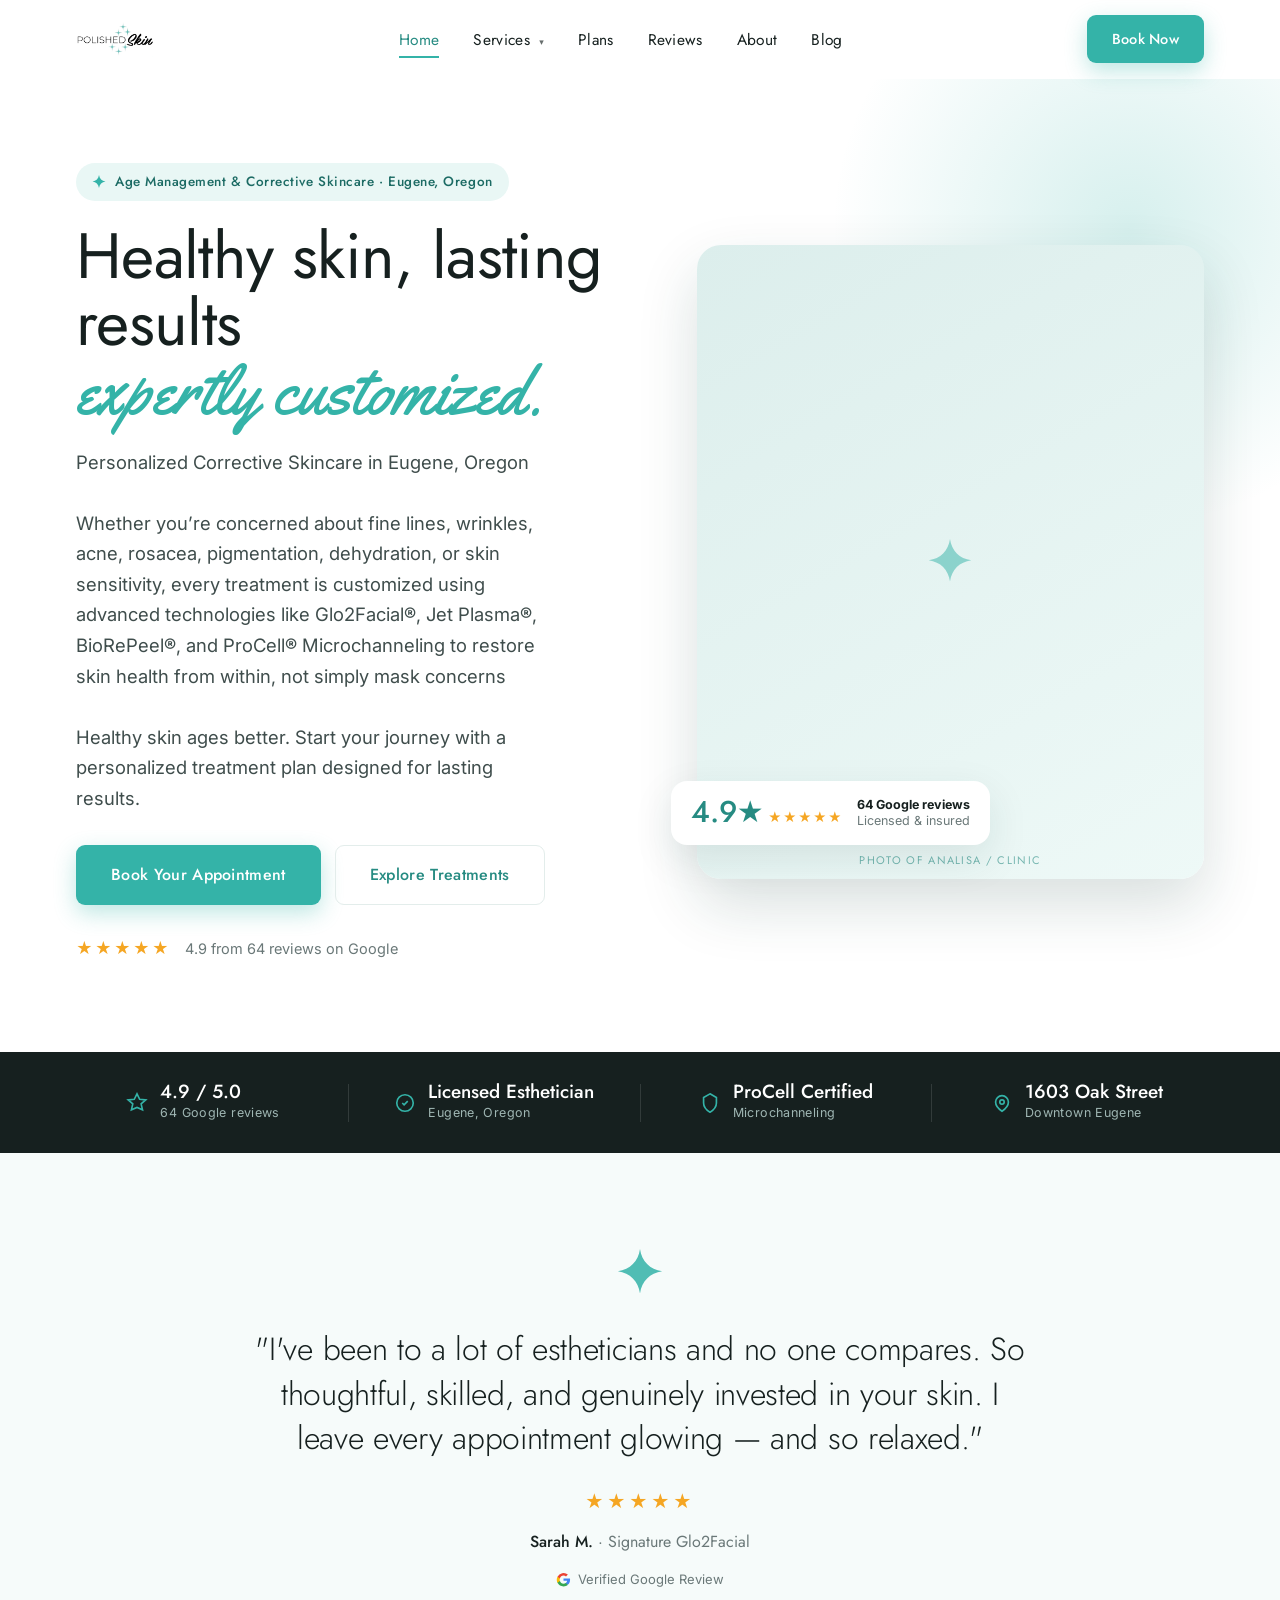
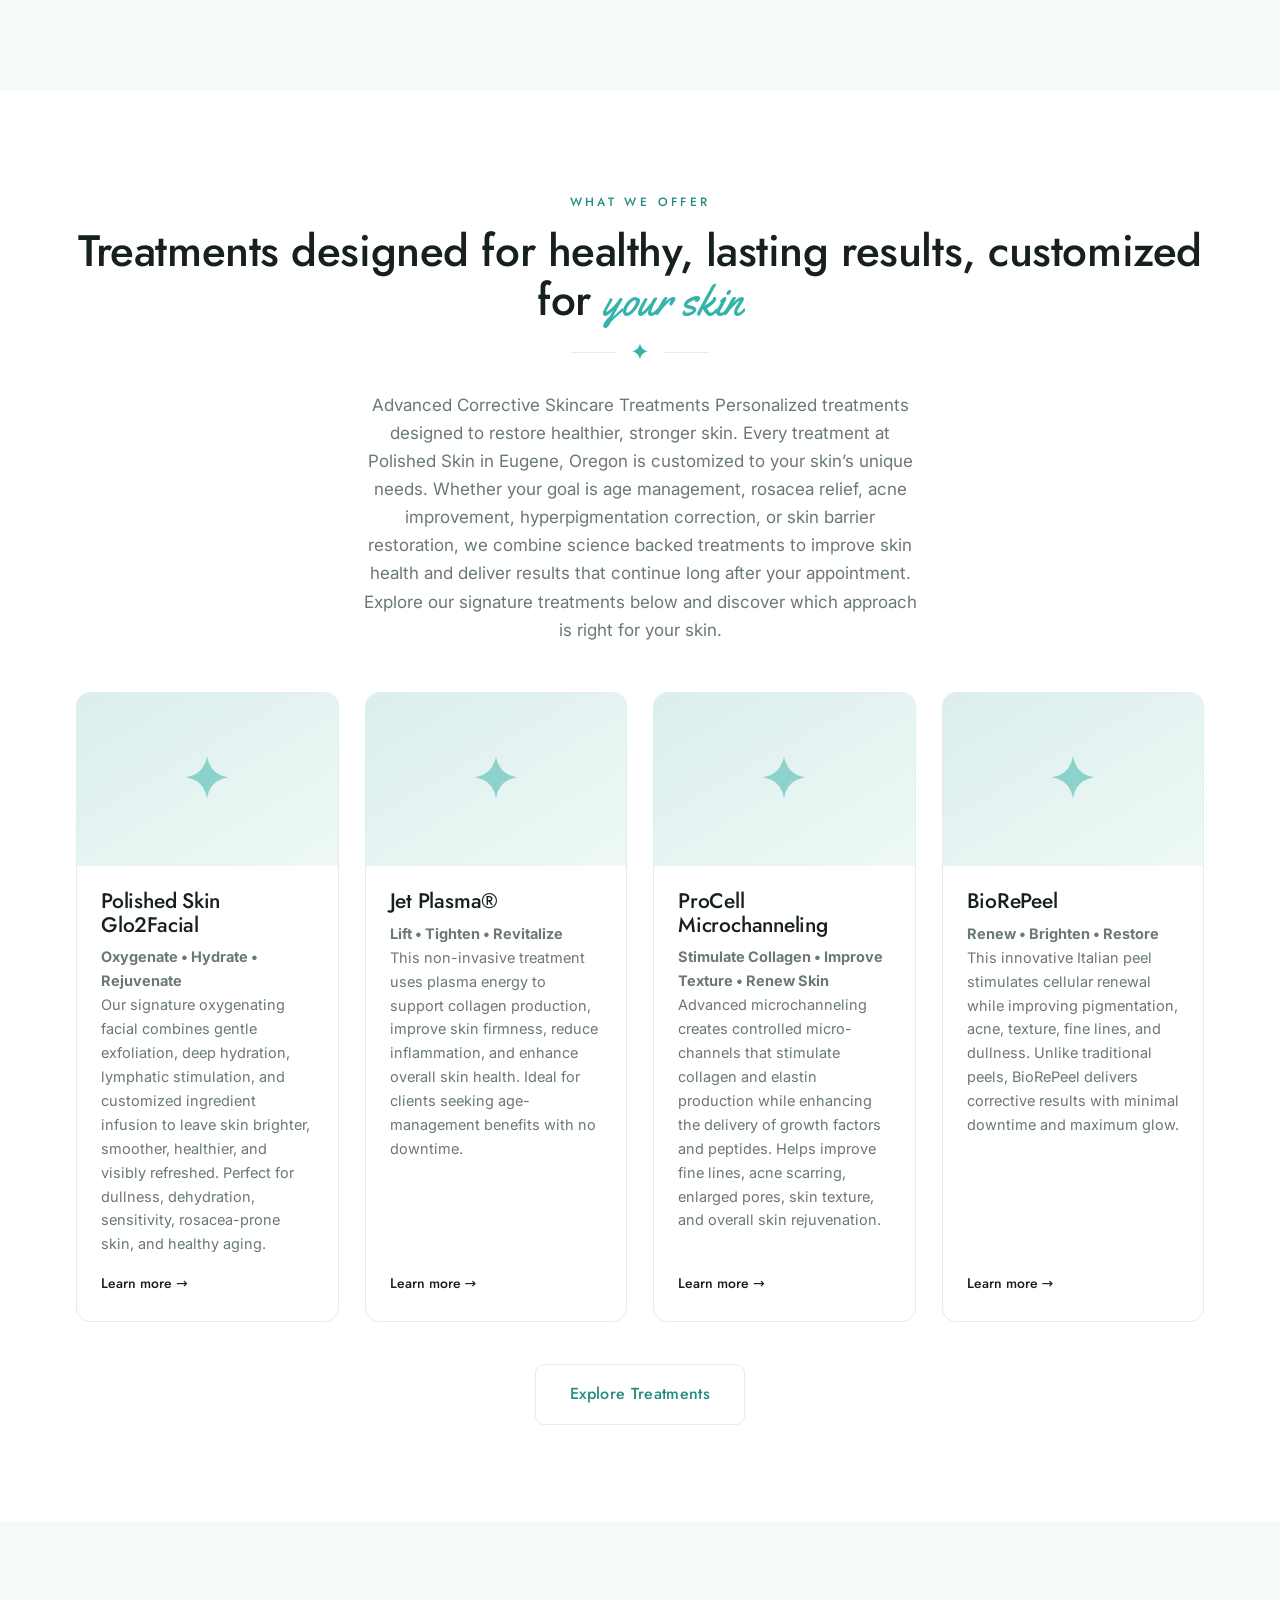
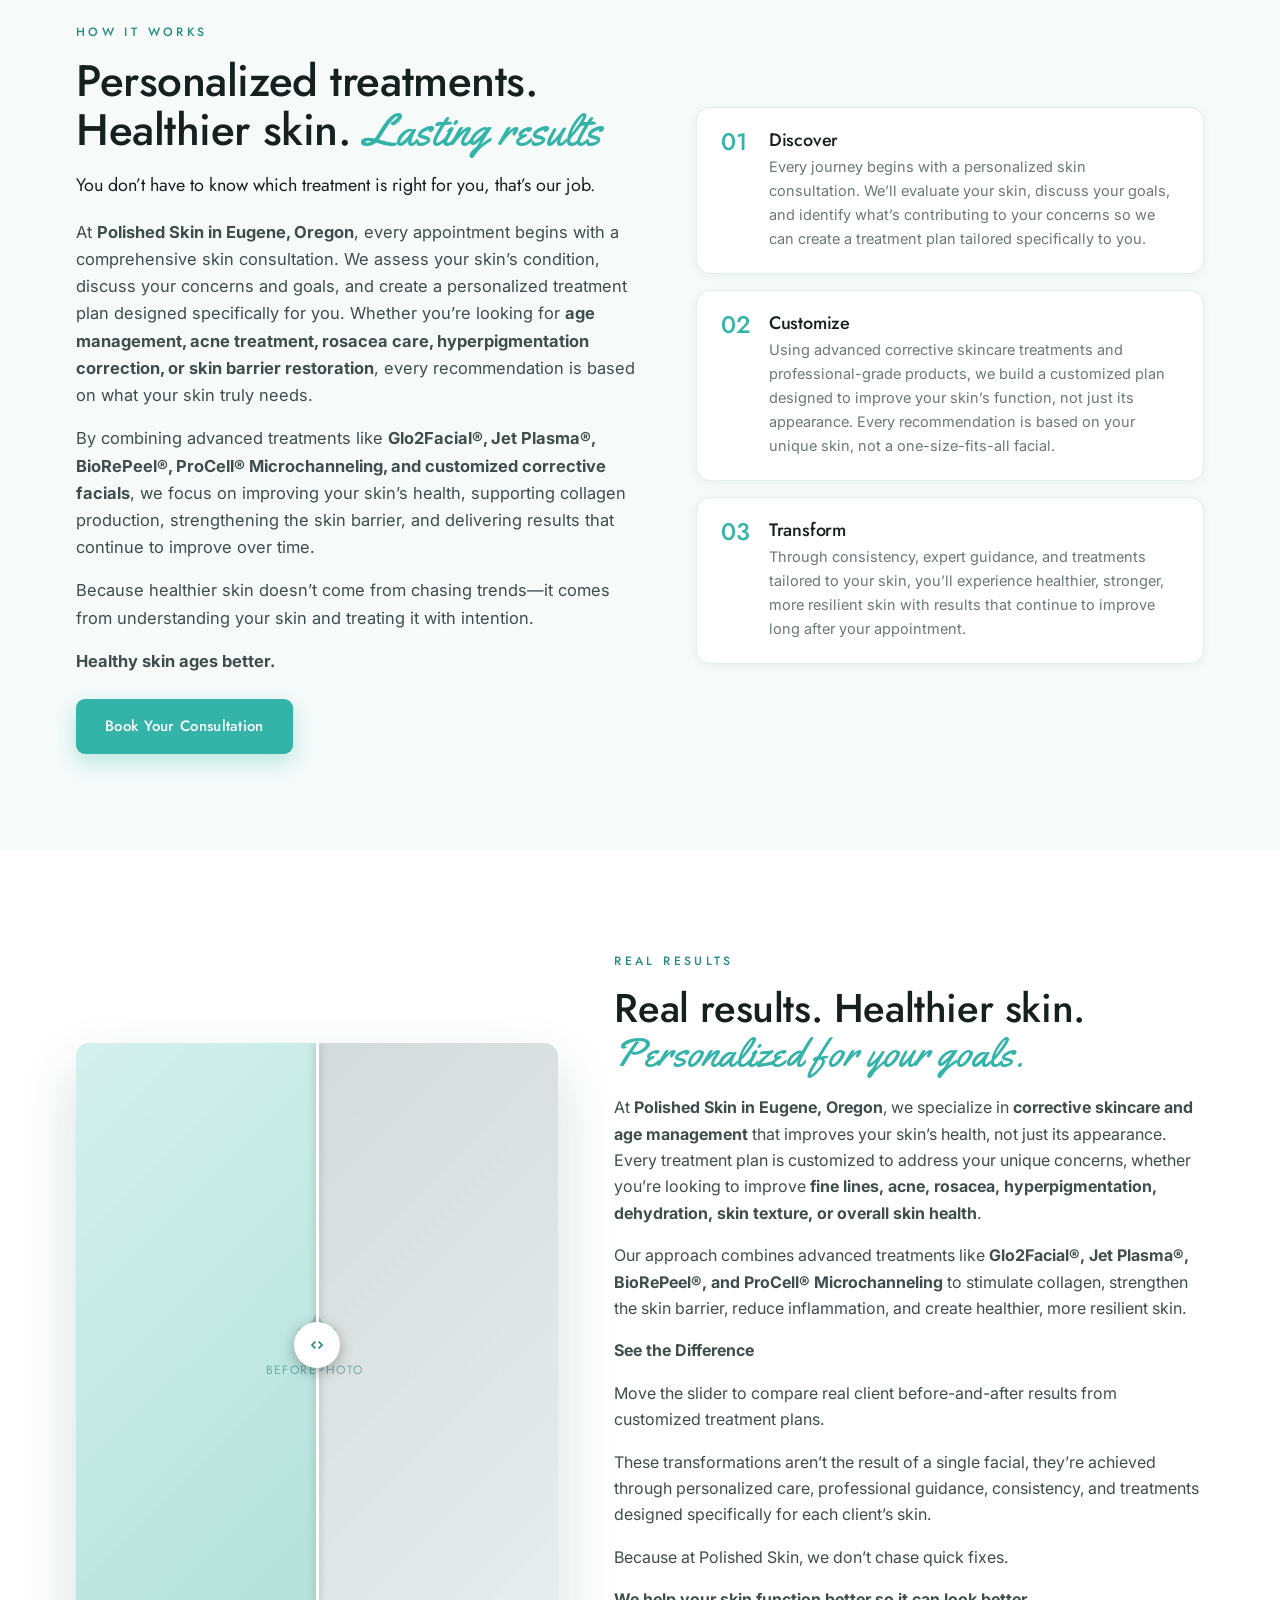
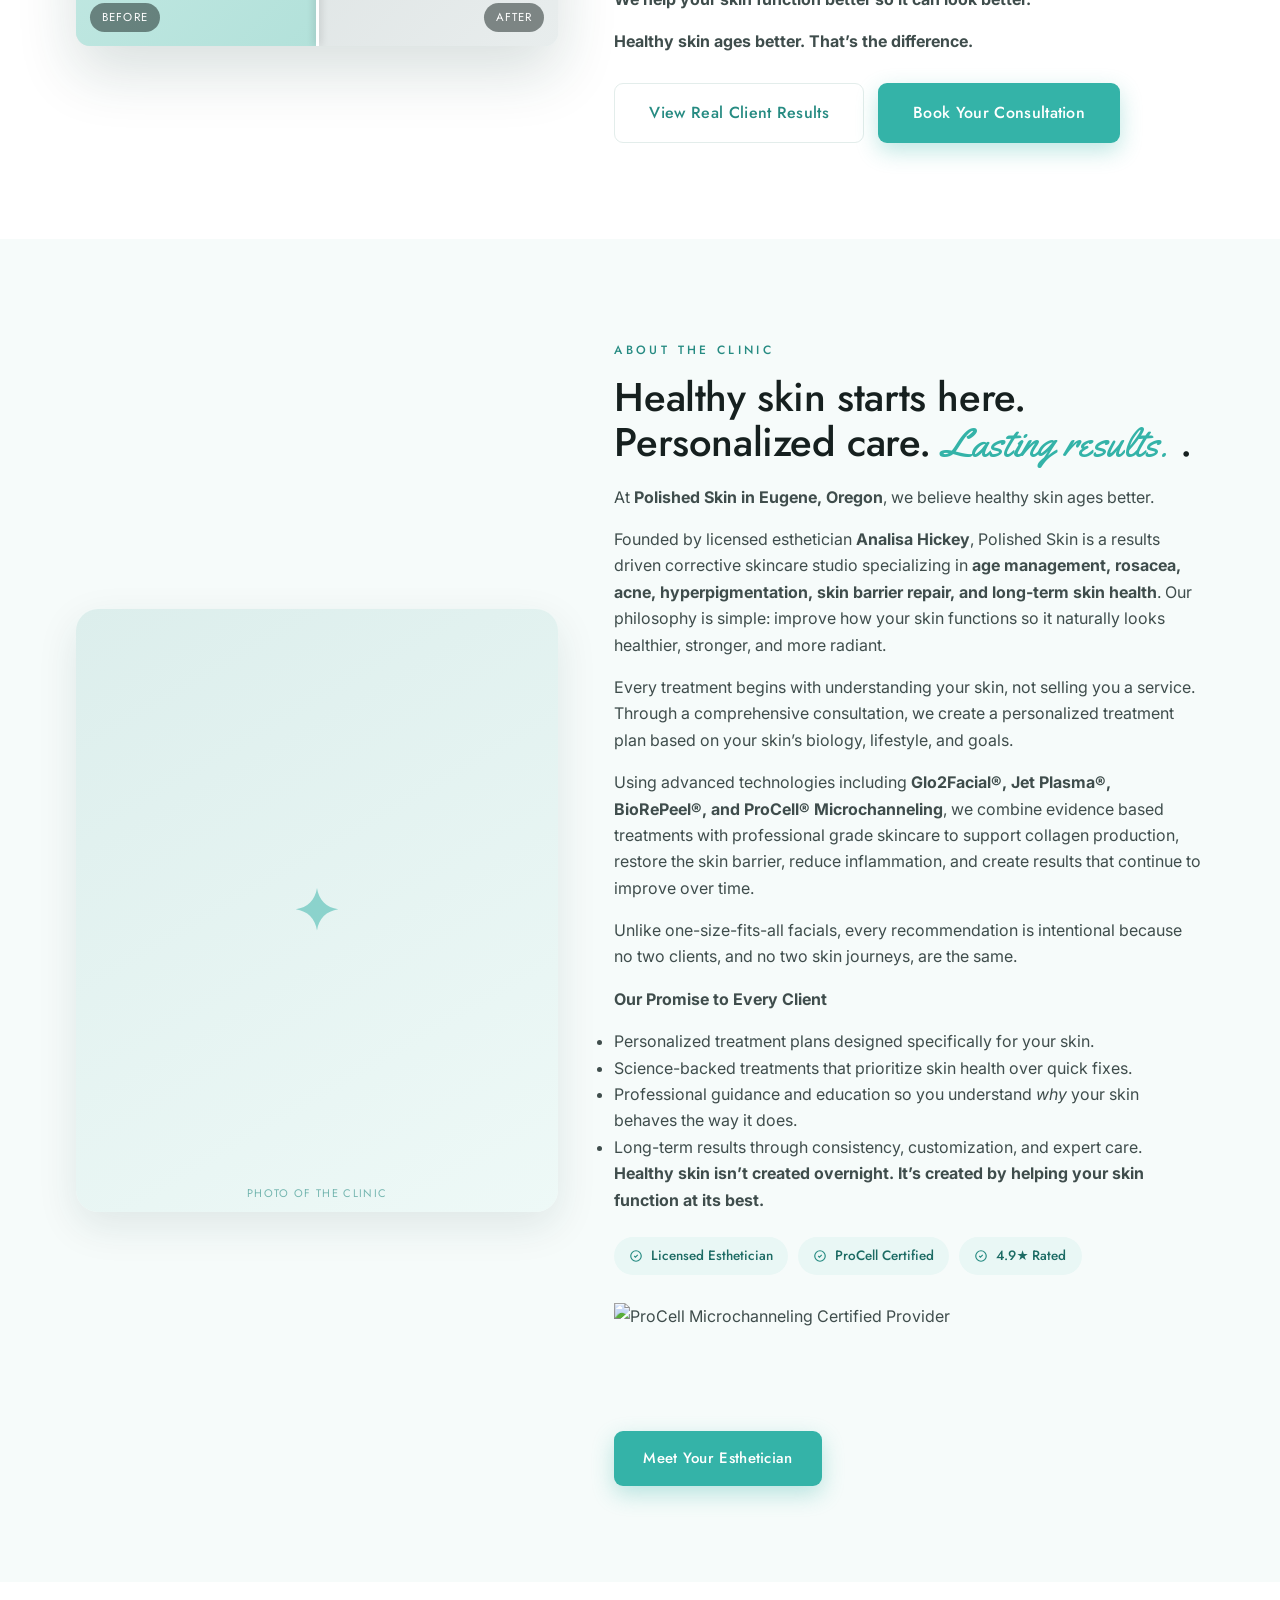
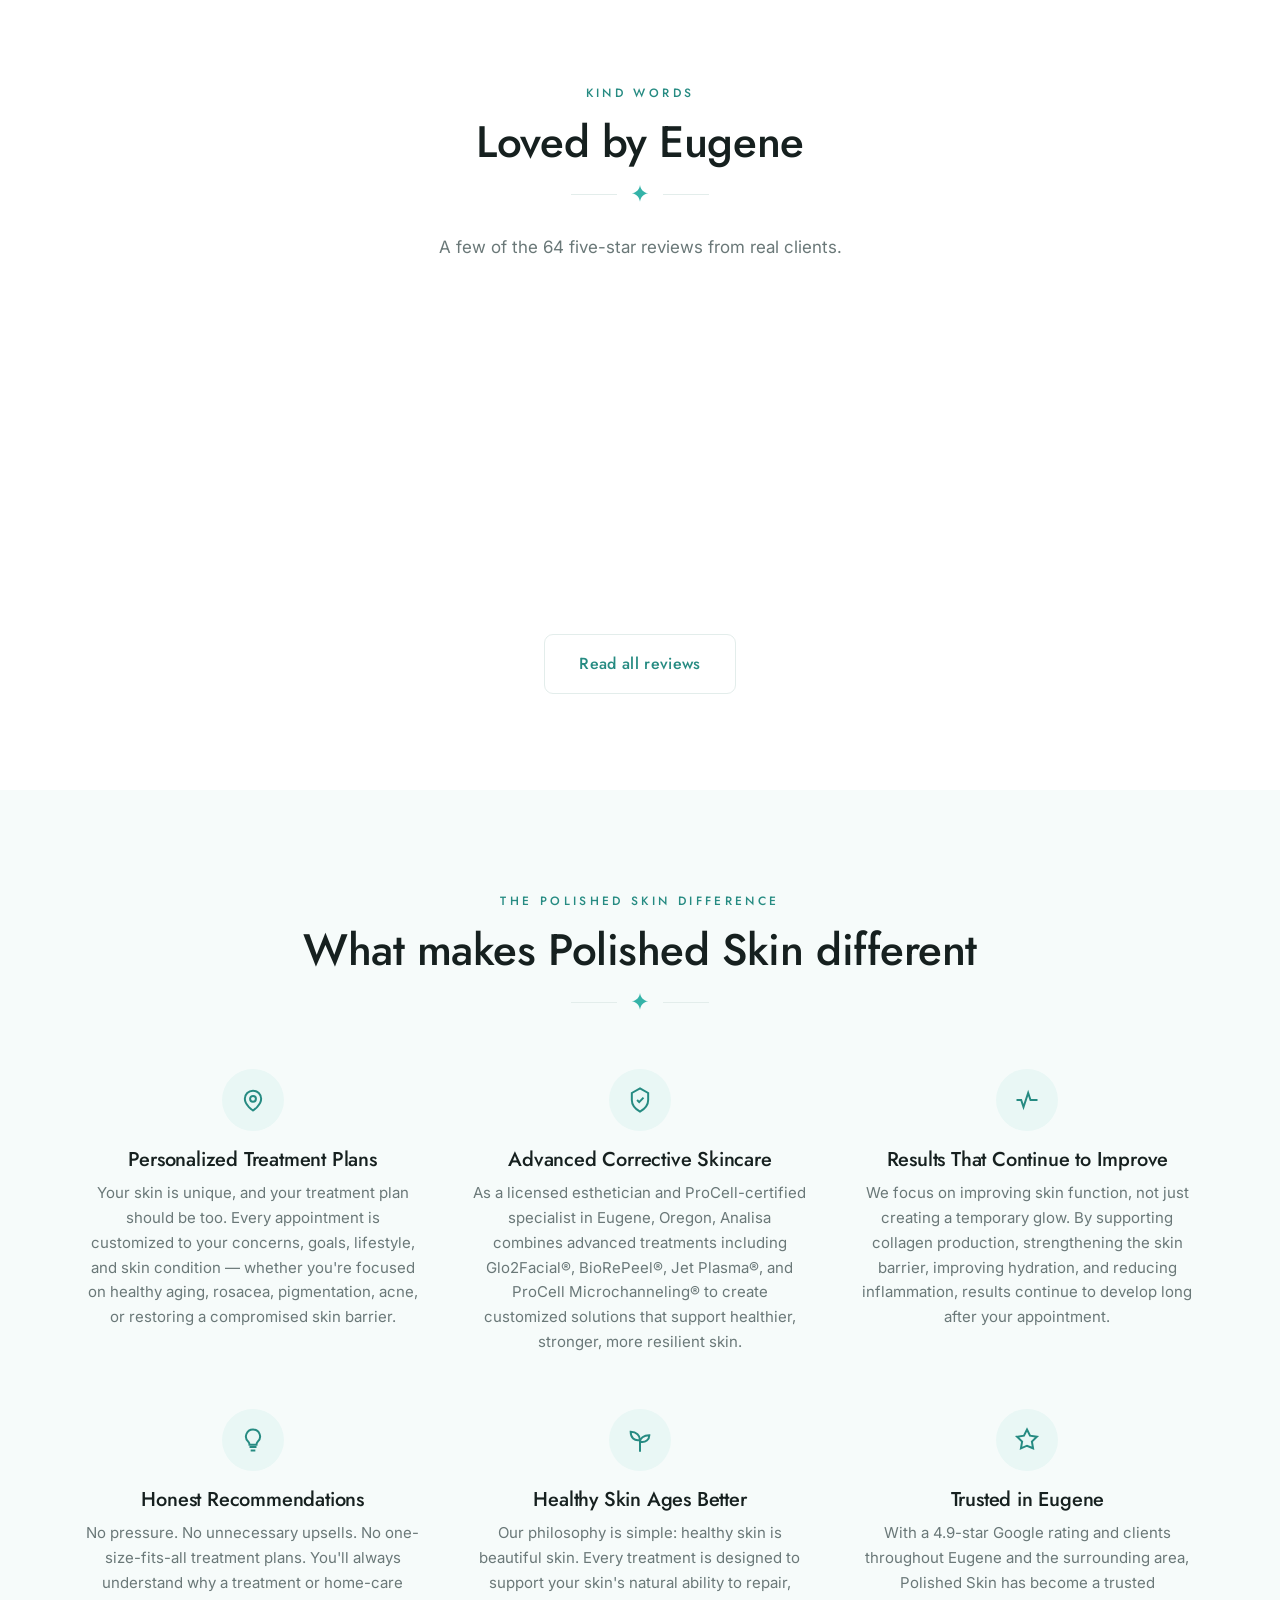
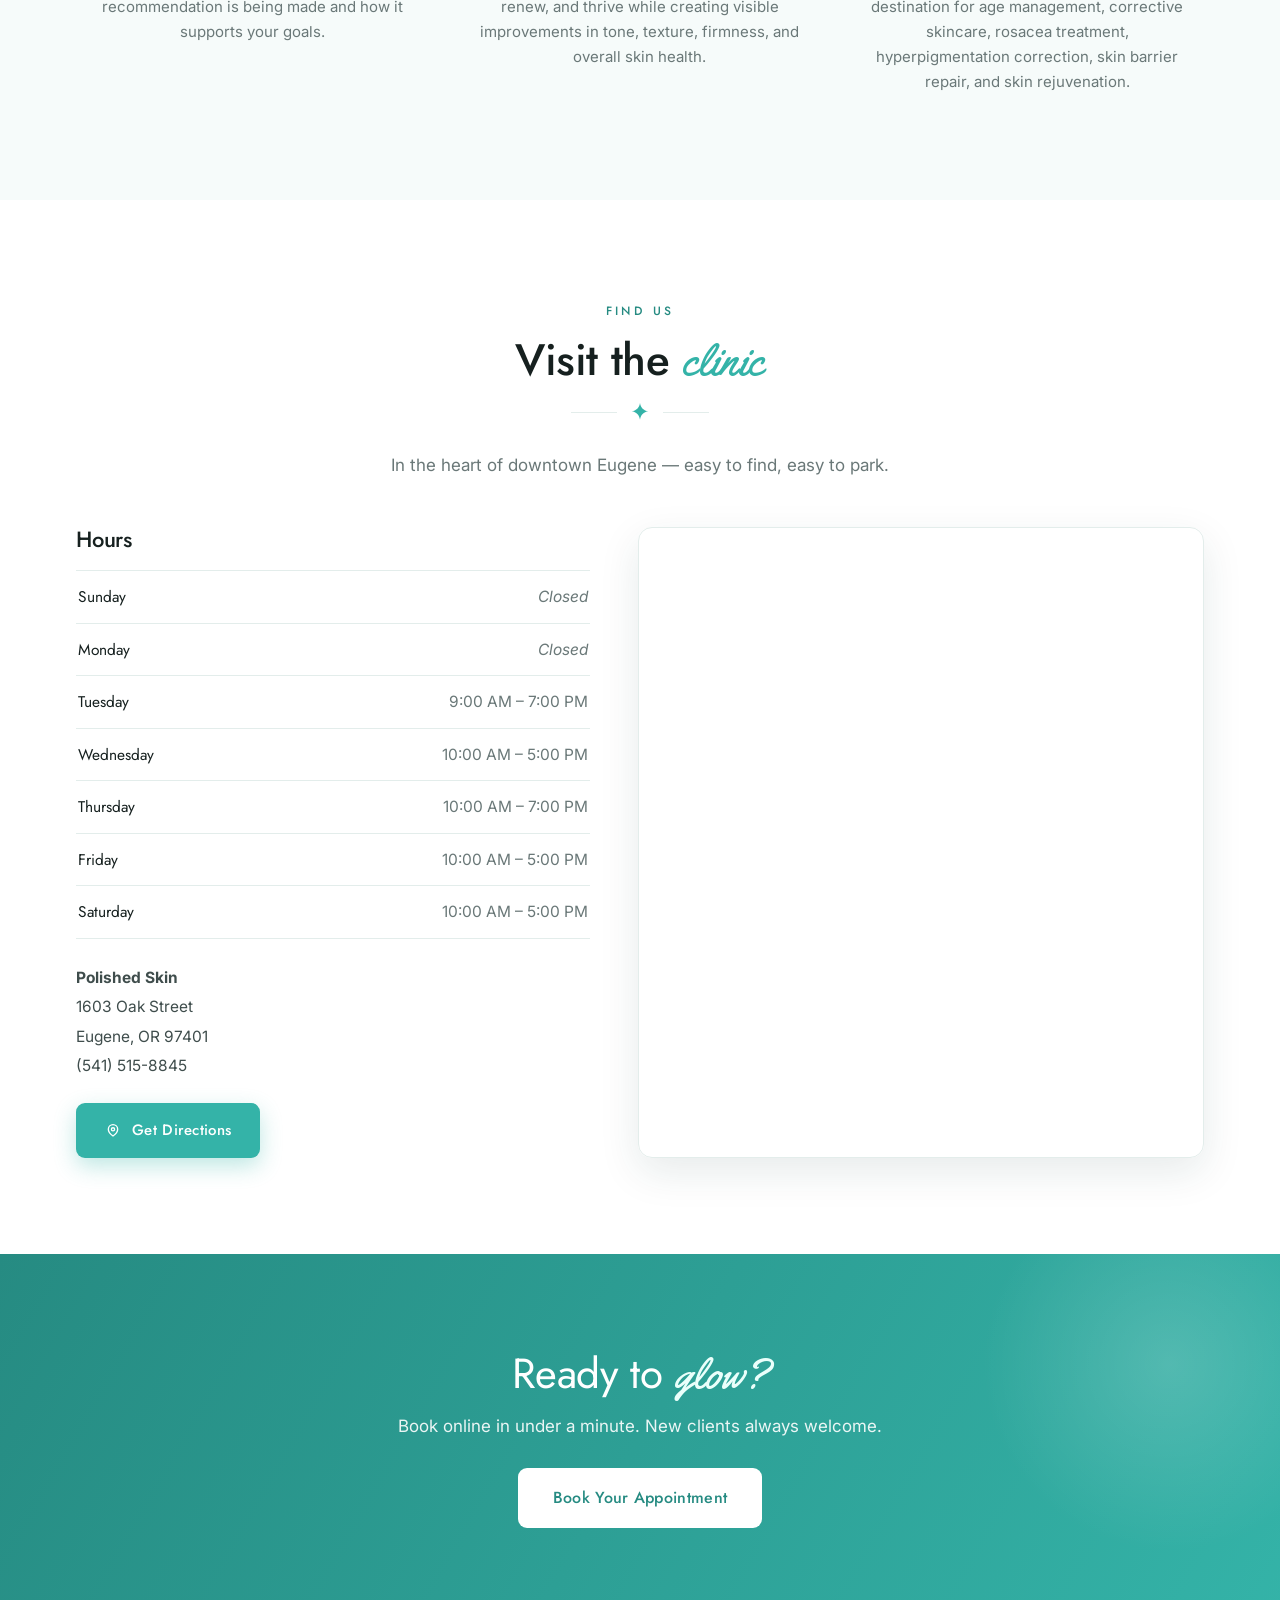
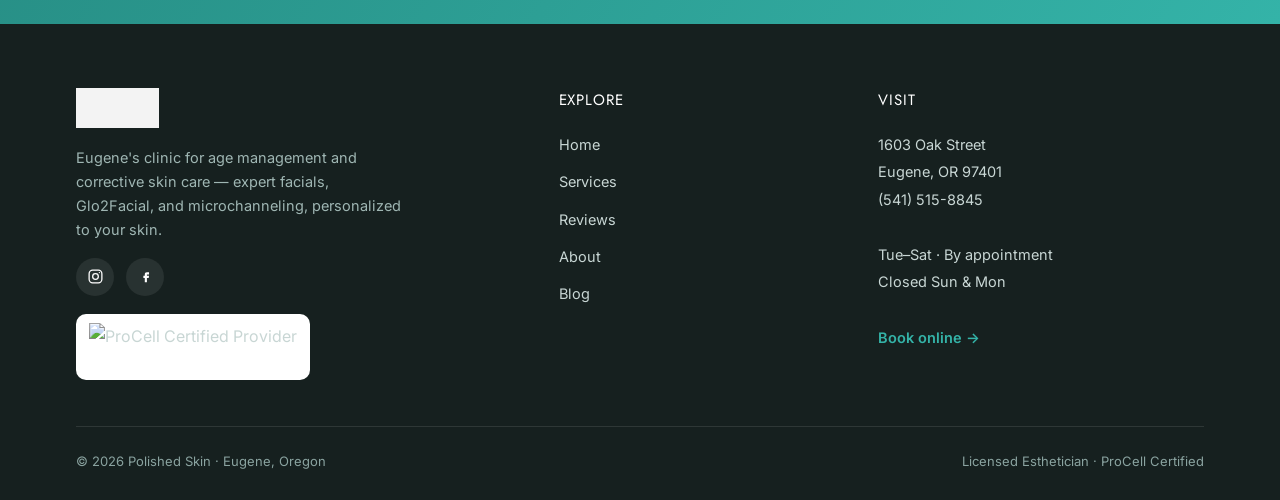
==== commit 7802e6d6: "Remove legacy inline Edit button; /admin CMS is the sole editor The old editor.js floating 'Edit' bu" ====
--- a/index.html
+++ b/index.html
@@ -406,6 +406,5 @@
 <script src="js/md.js"></script>
 <script src="js/content.js"></script>
 <script src="js/main.js"></script>
-<script src="js/editor.js"></script>
 </body>
 </html>
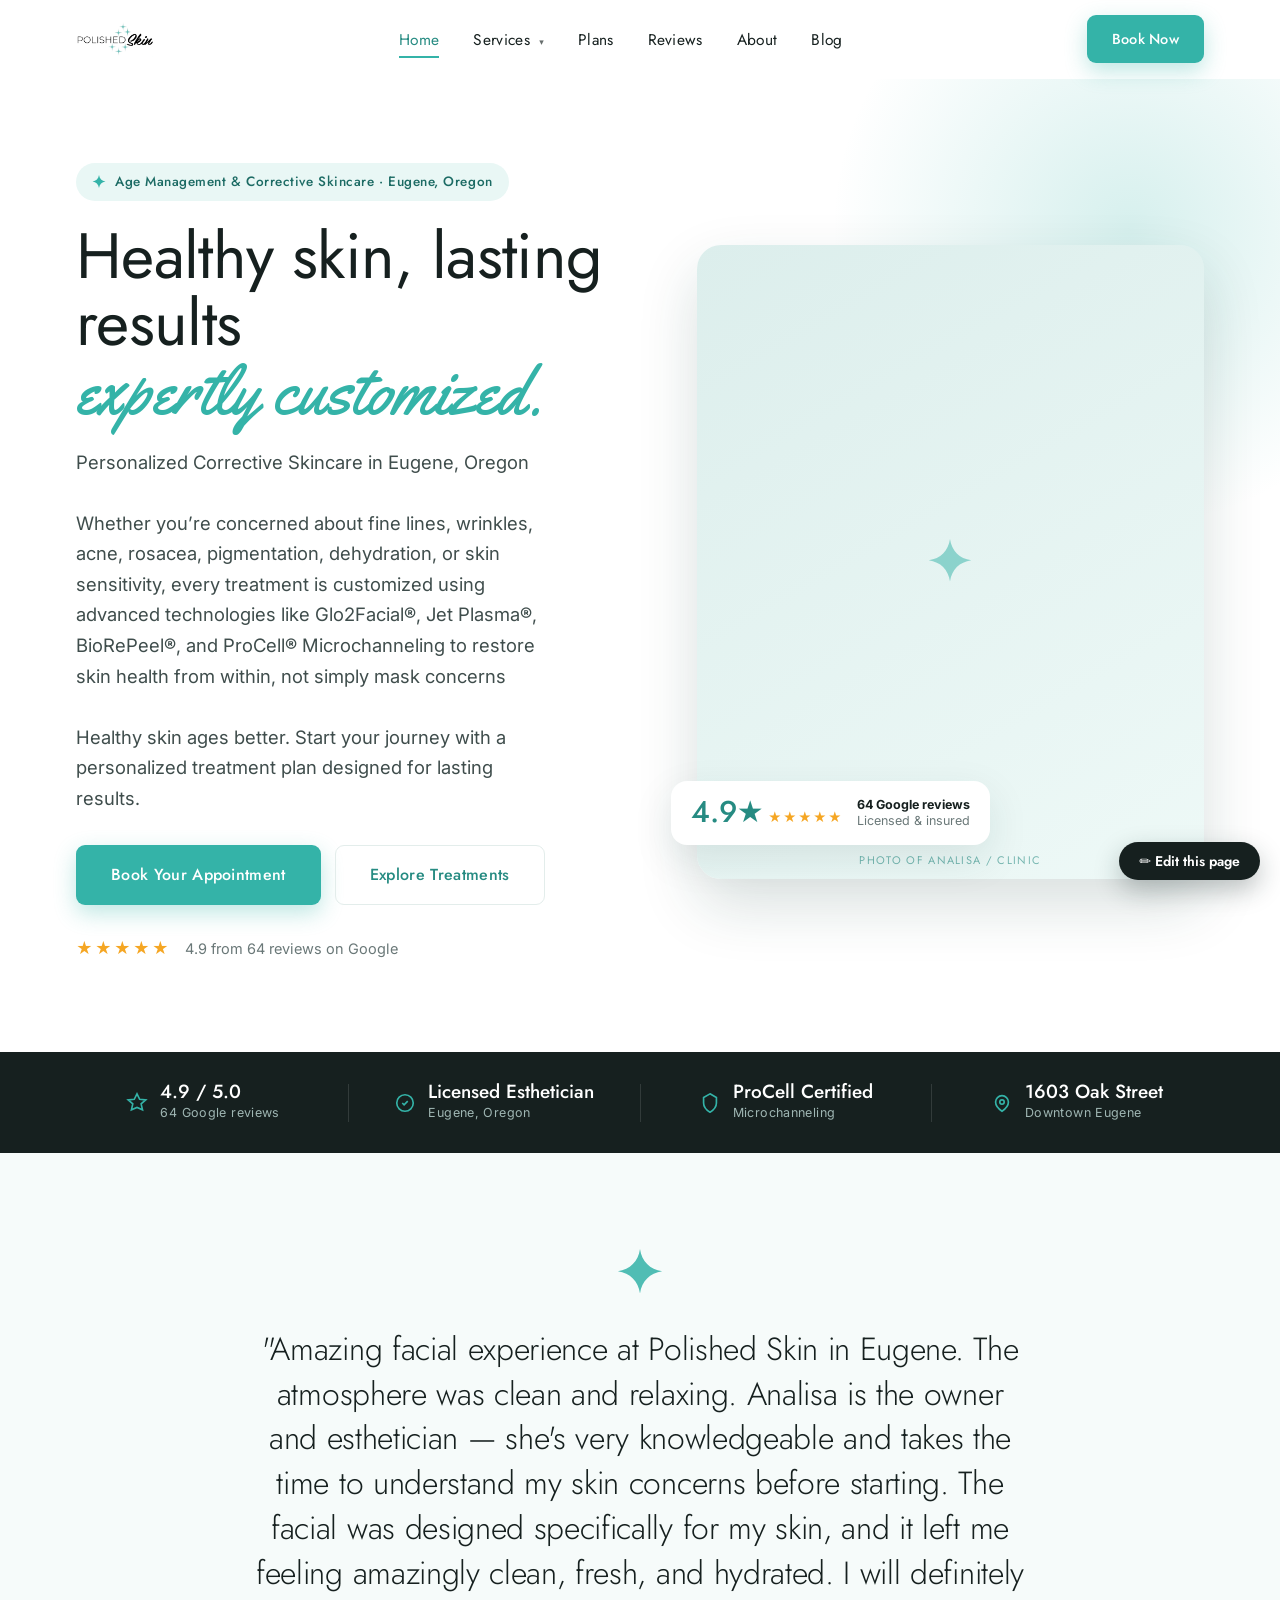
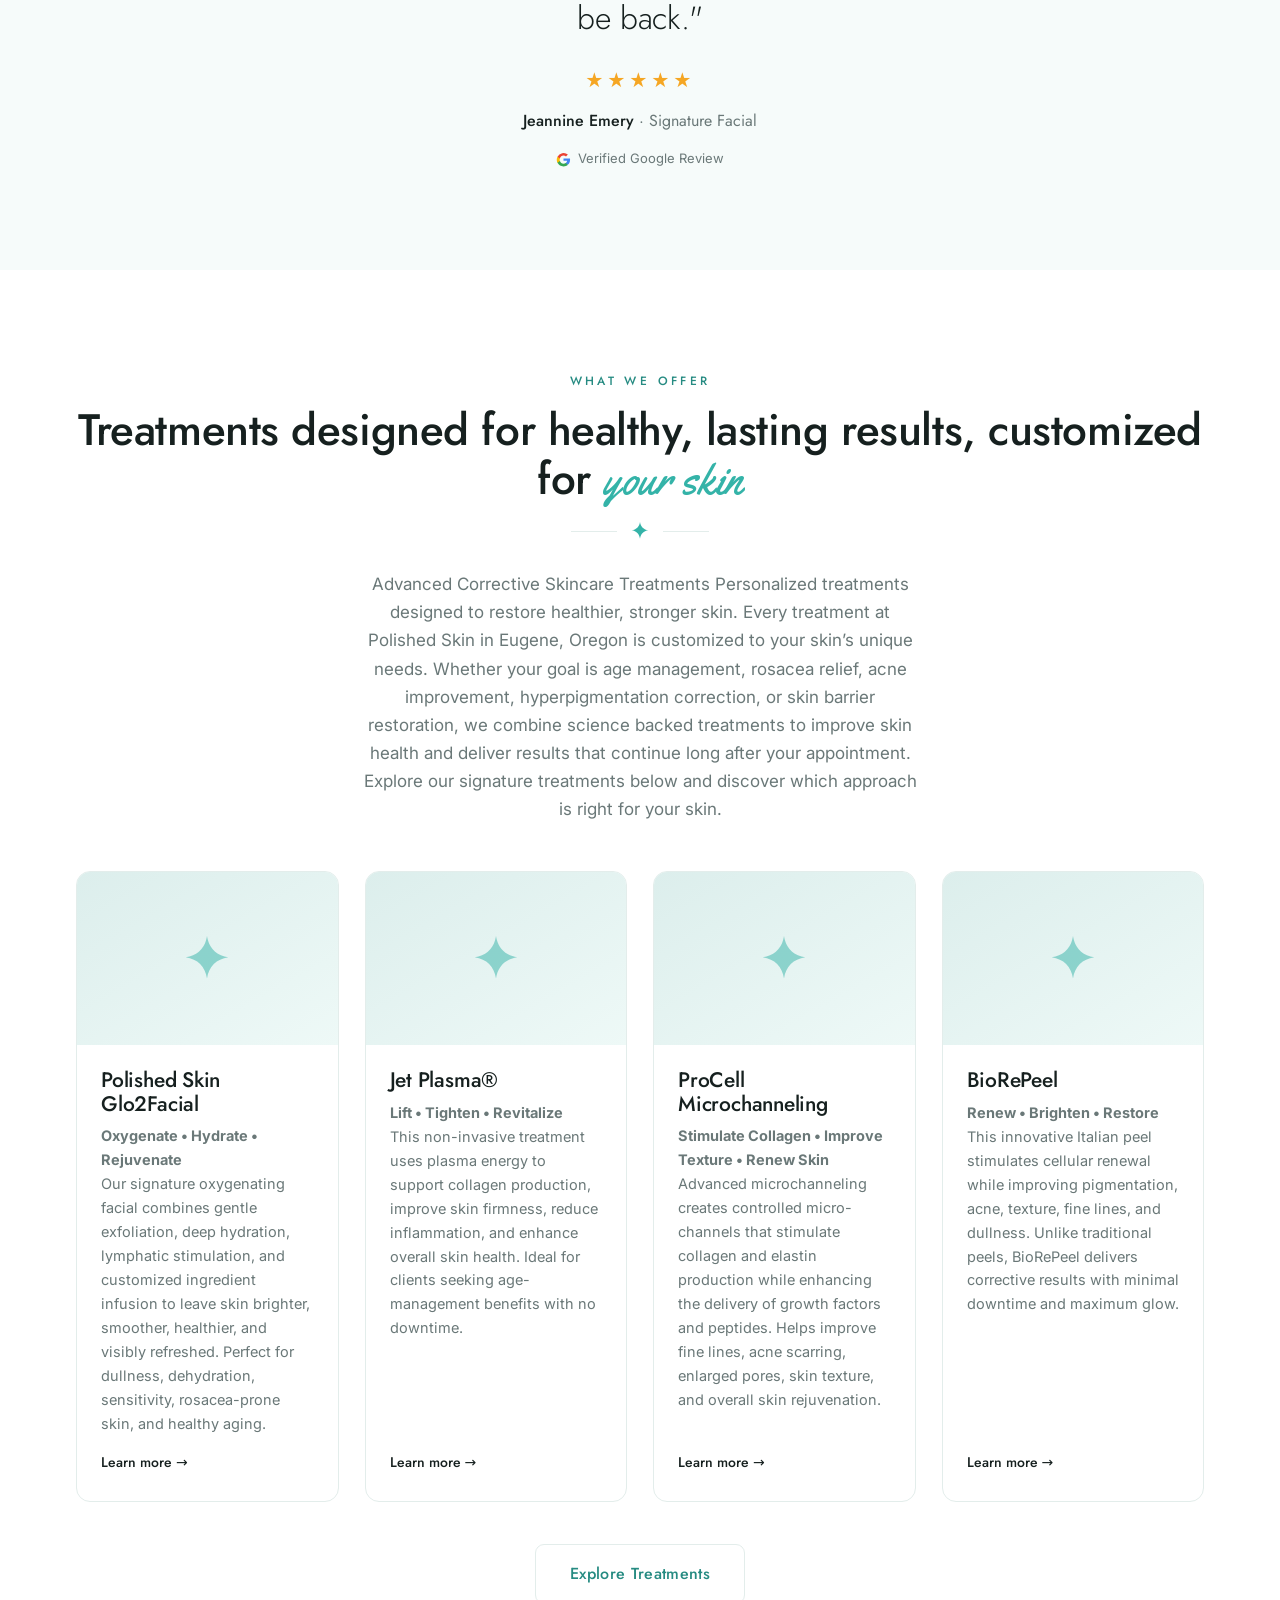
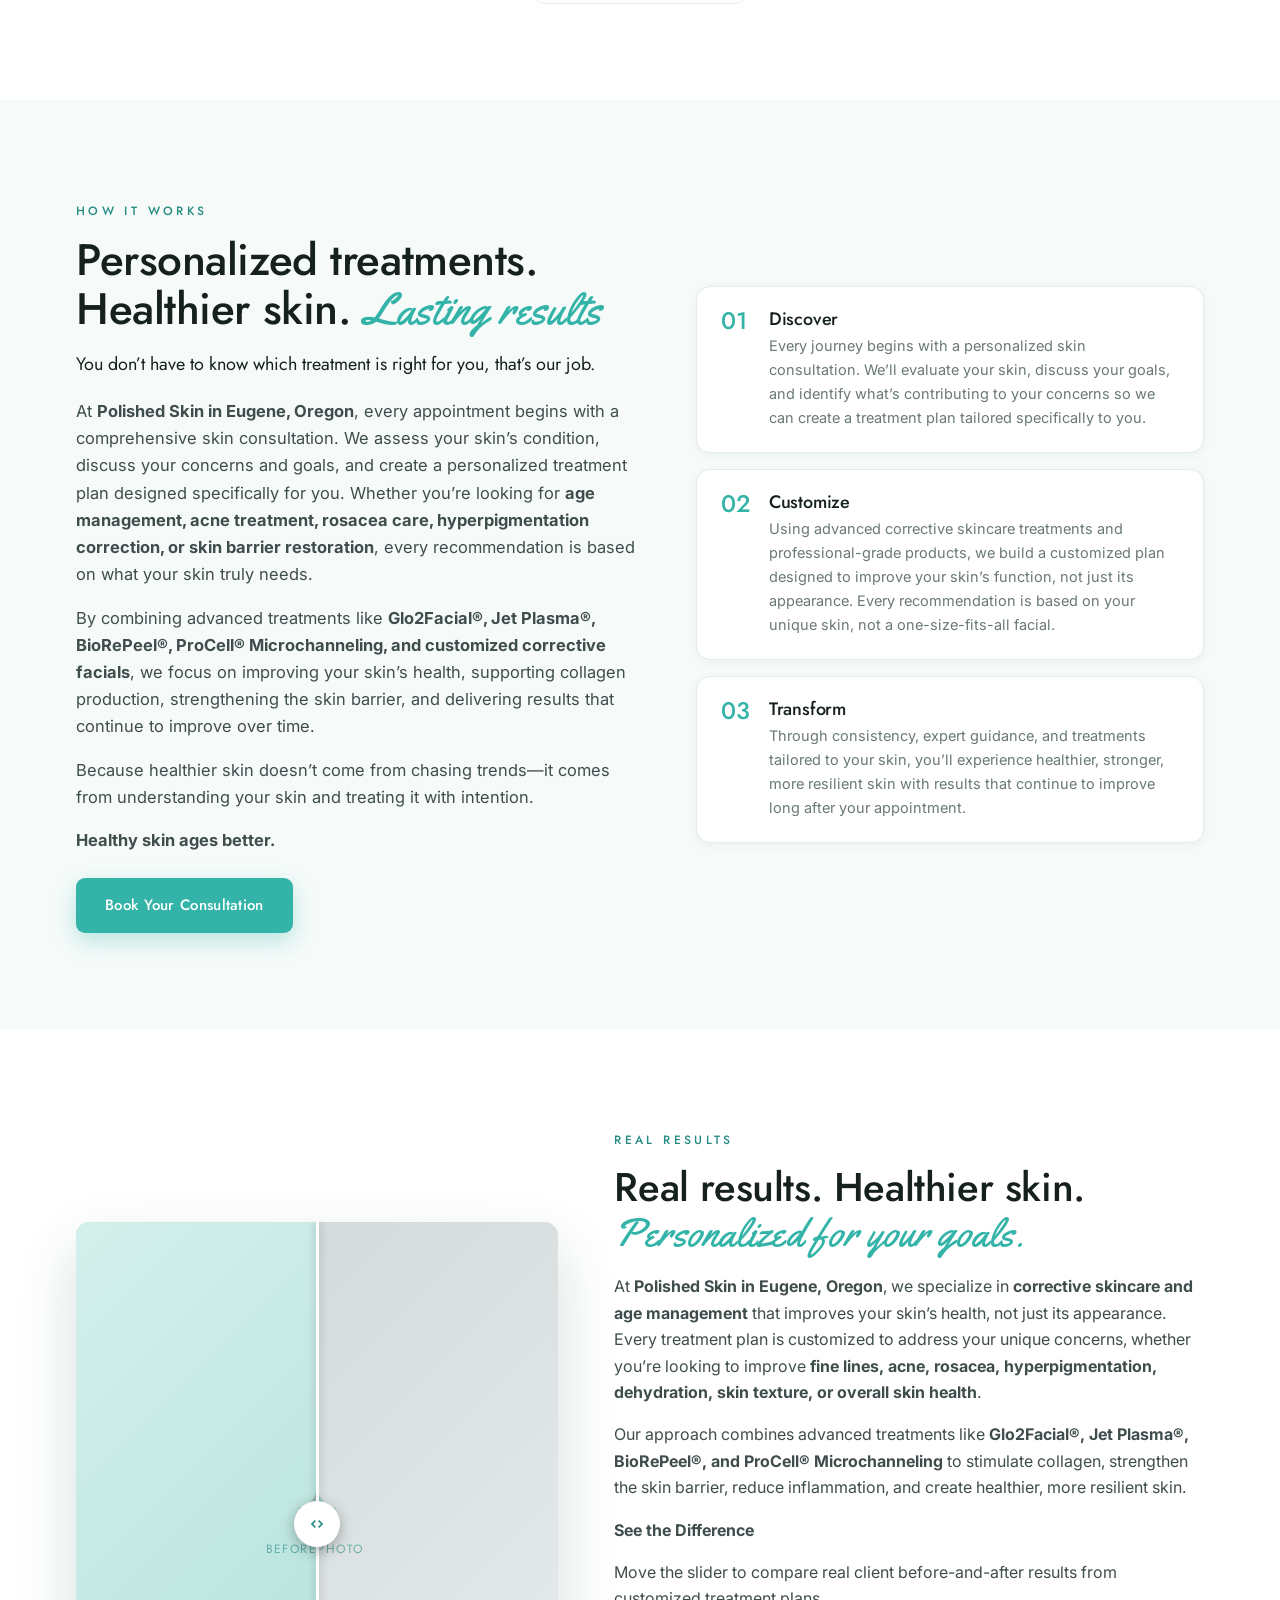
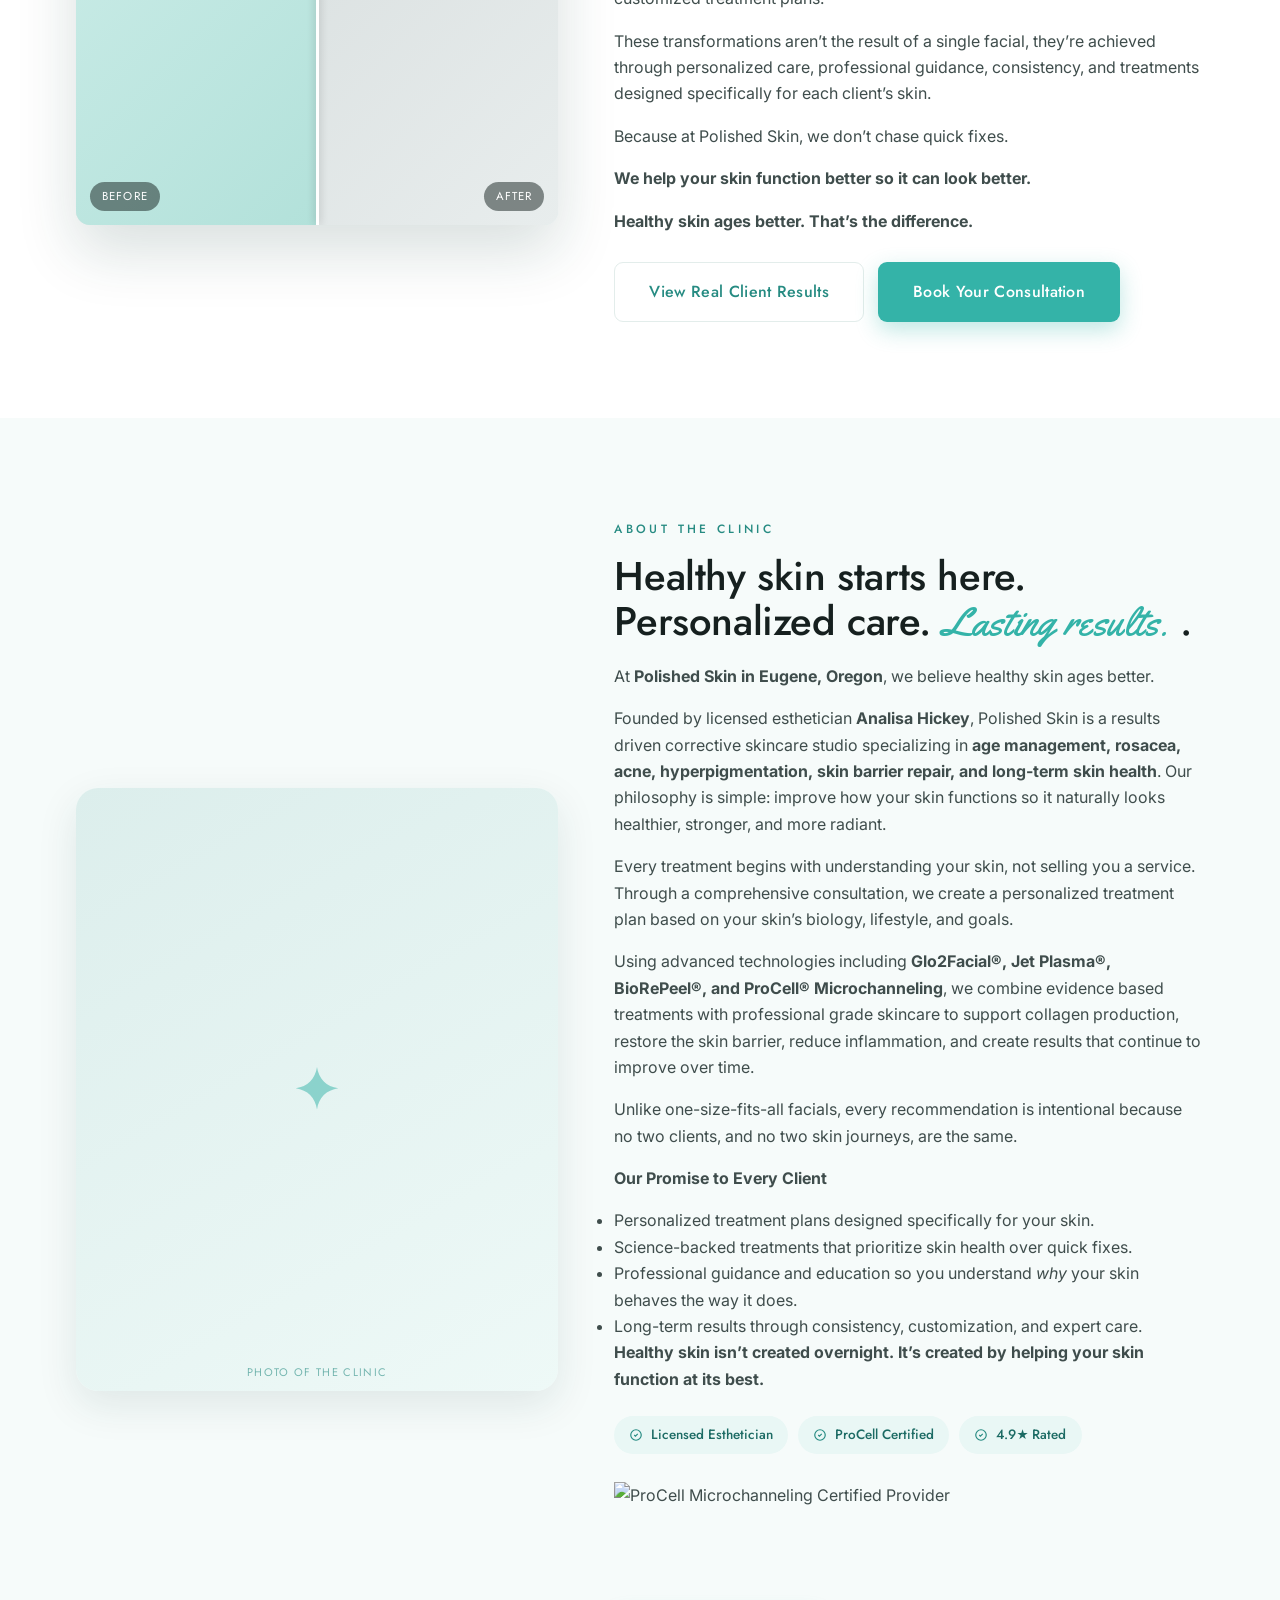
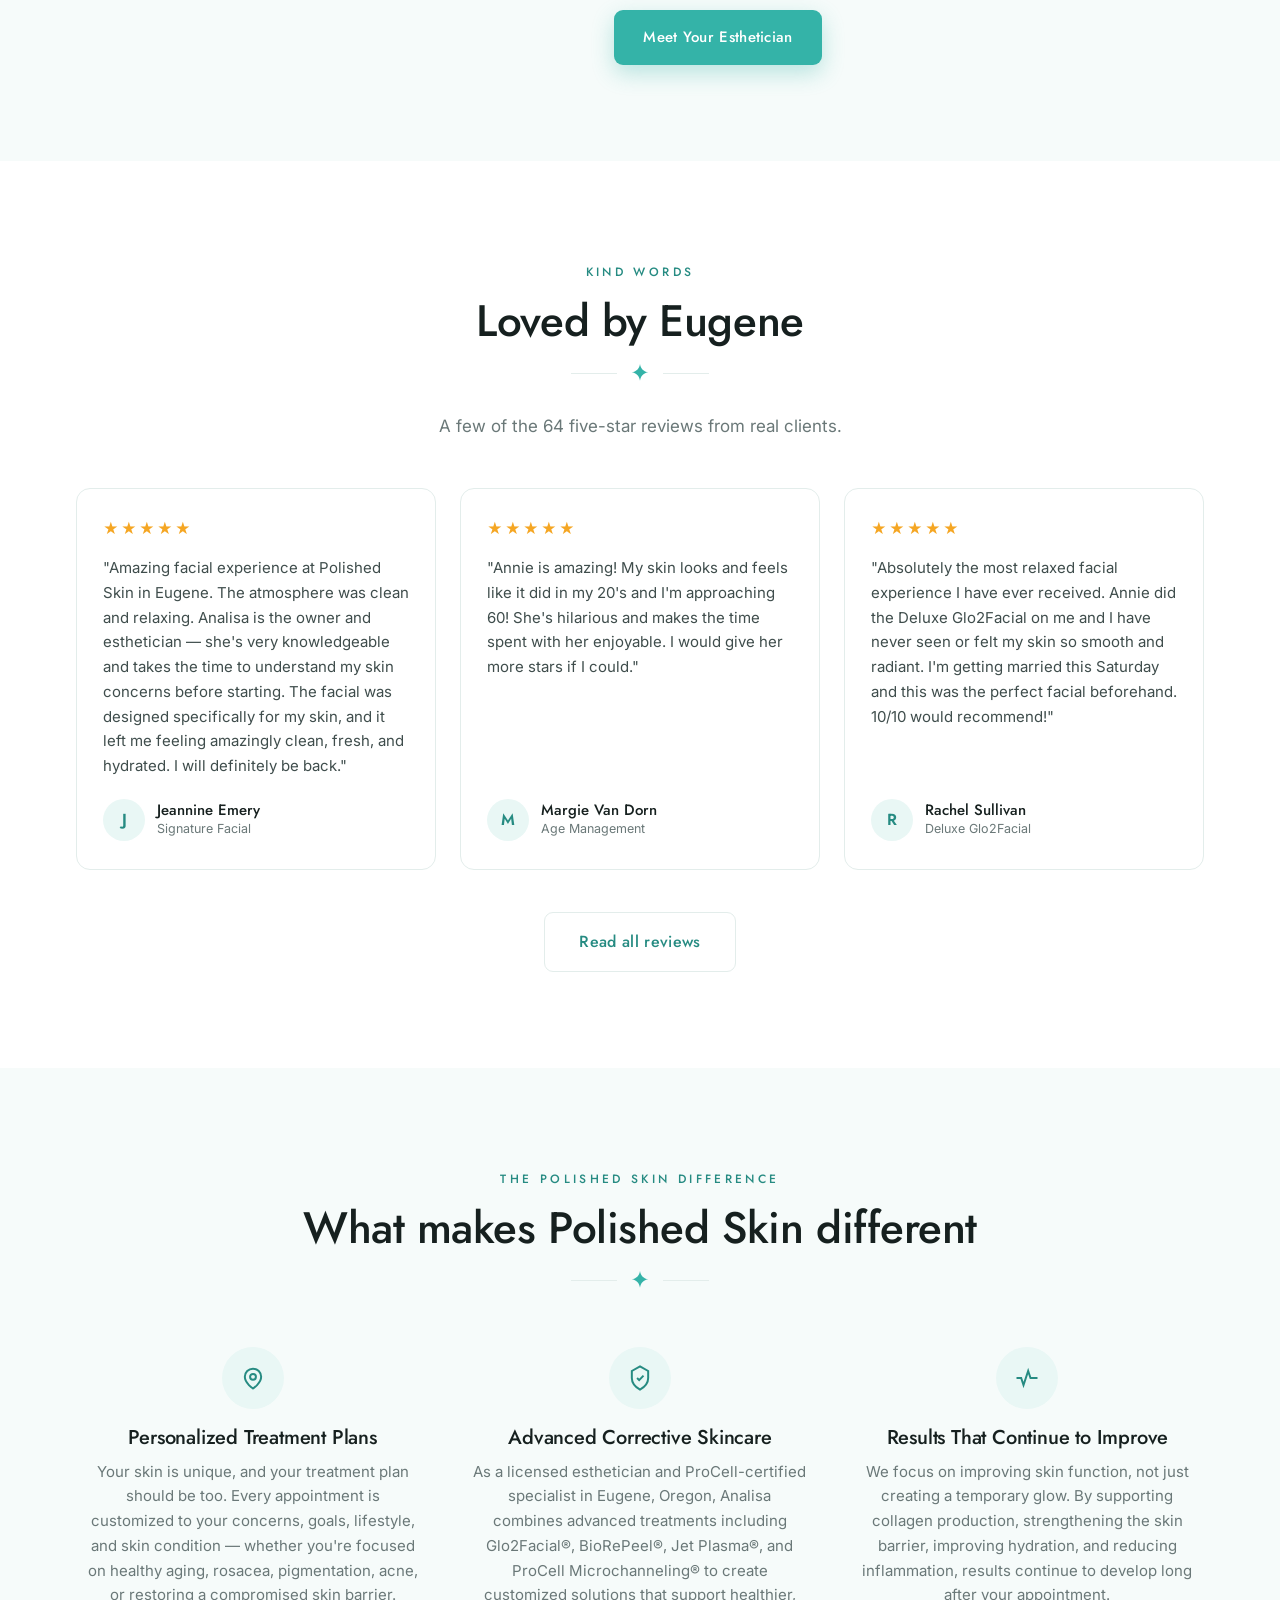
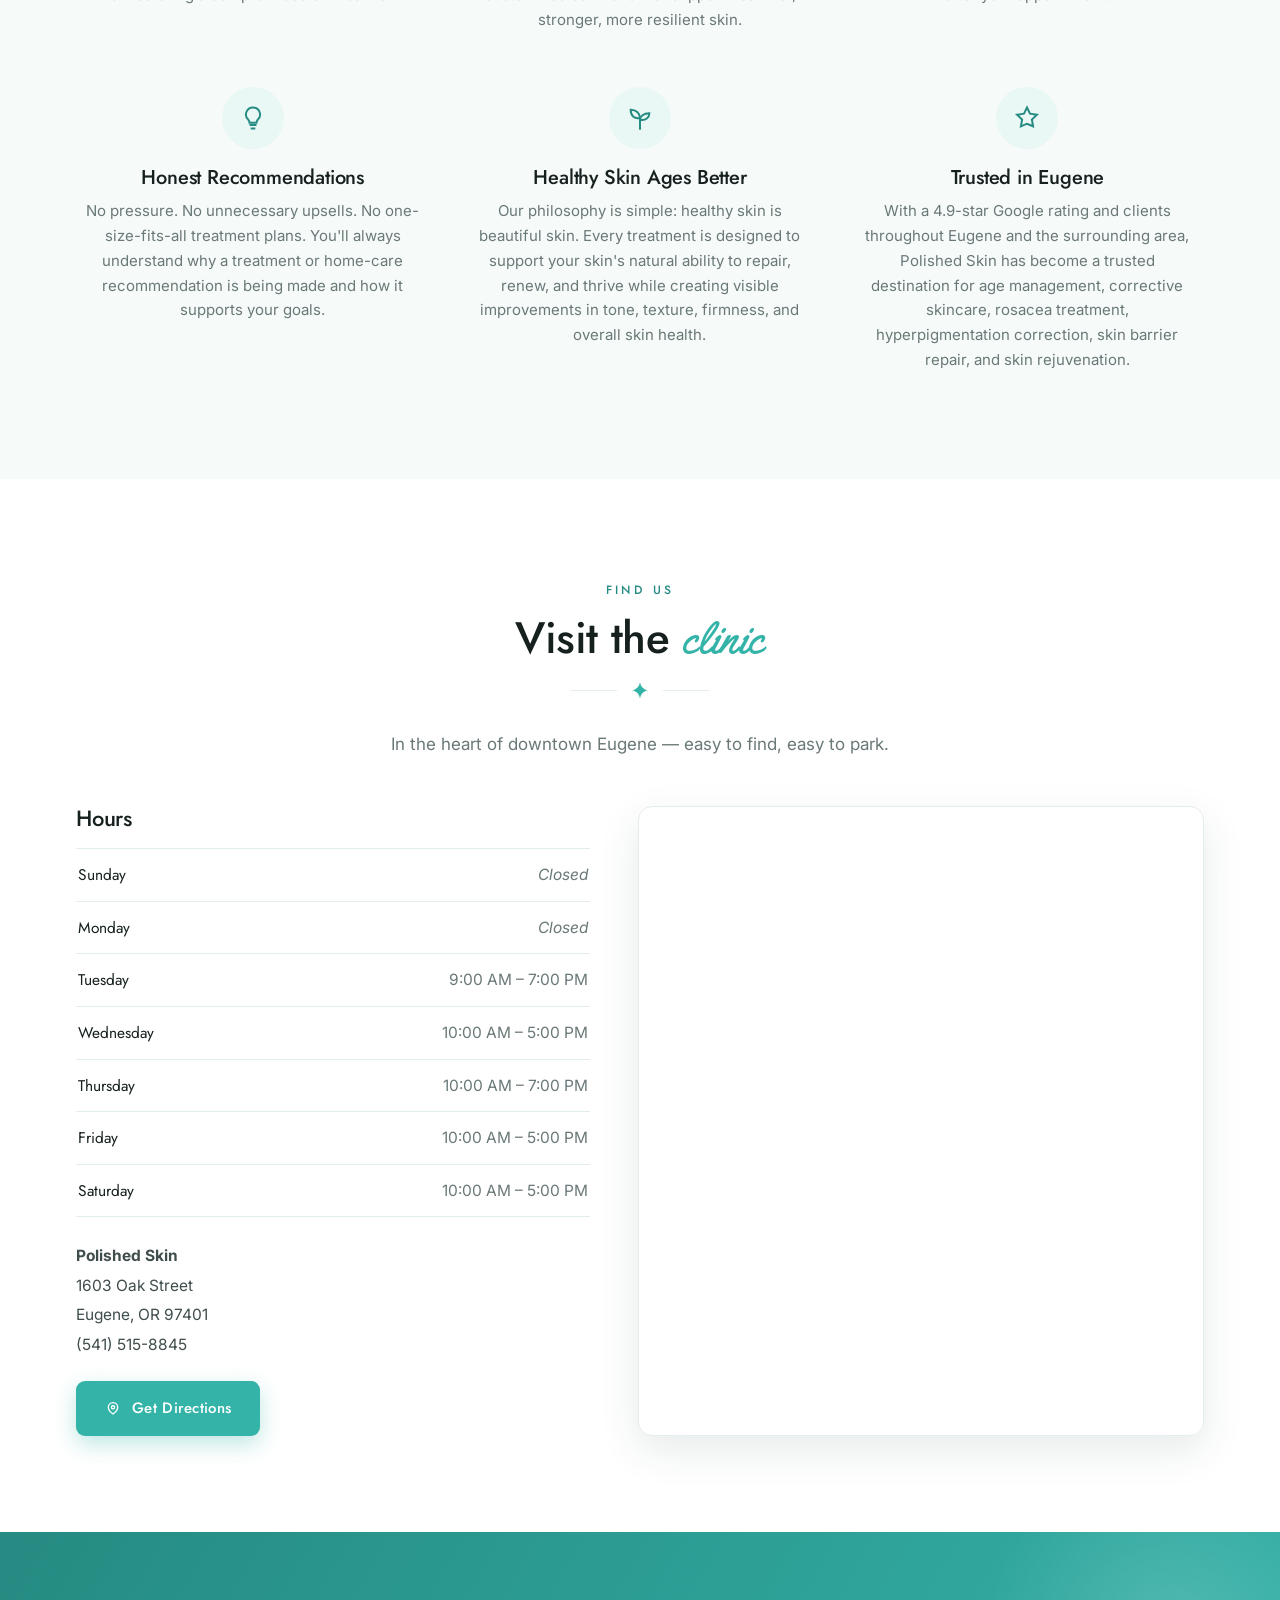
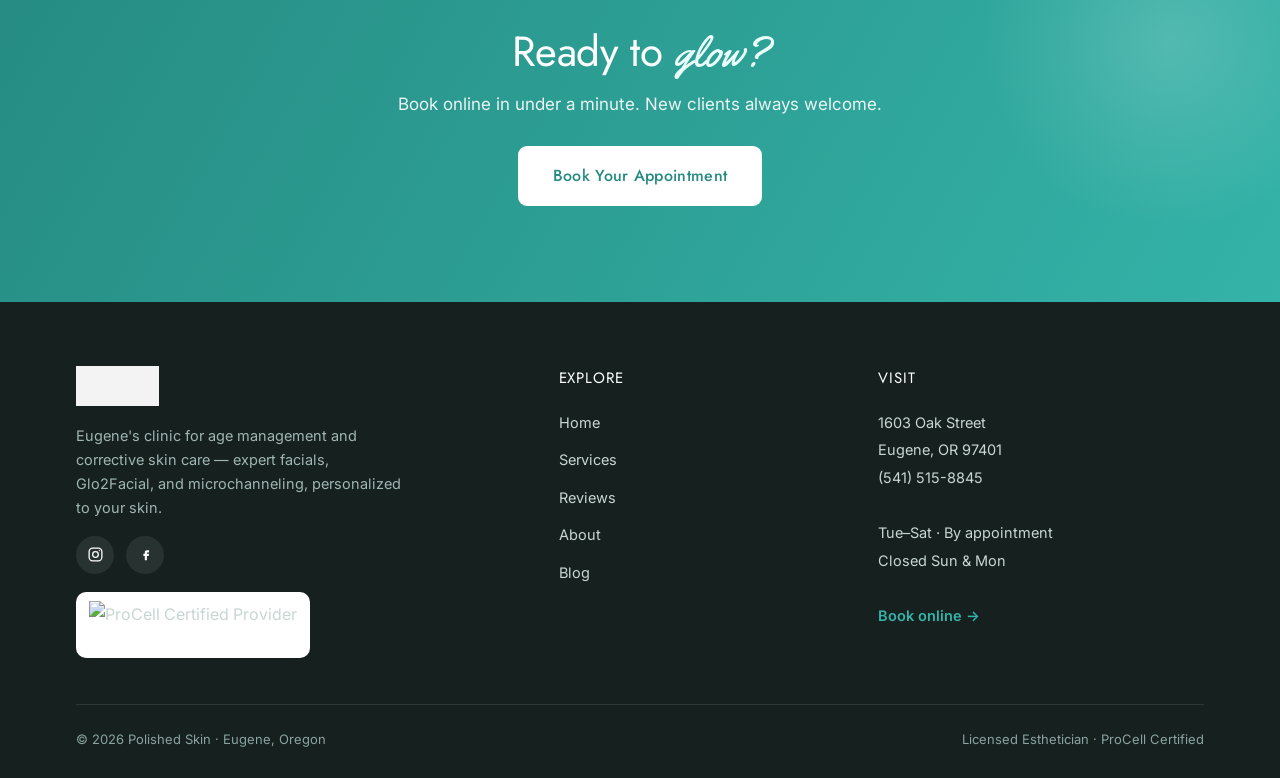
==== commit f4269112: "Add on-page editor pilot to the home page Home-page-only inline editor: reads the existing data-h/da" ====
--- a/index.html
+++ b/index.html
@@ -406,5 +406,6 @@
 <script src="js/md.js"></script>
 <script src="js/content.js"></script>
 <script src="js/main.js"></script>
+<script src="js/editor.js"></script>
 </body>
 </html>
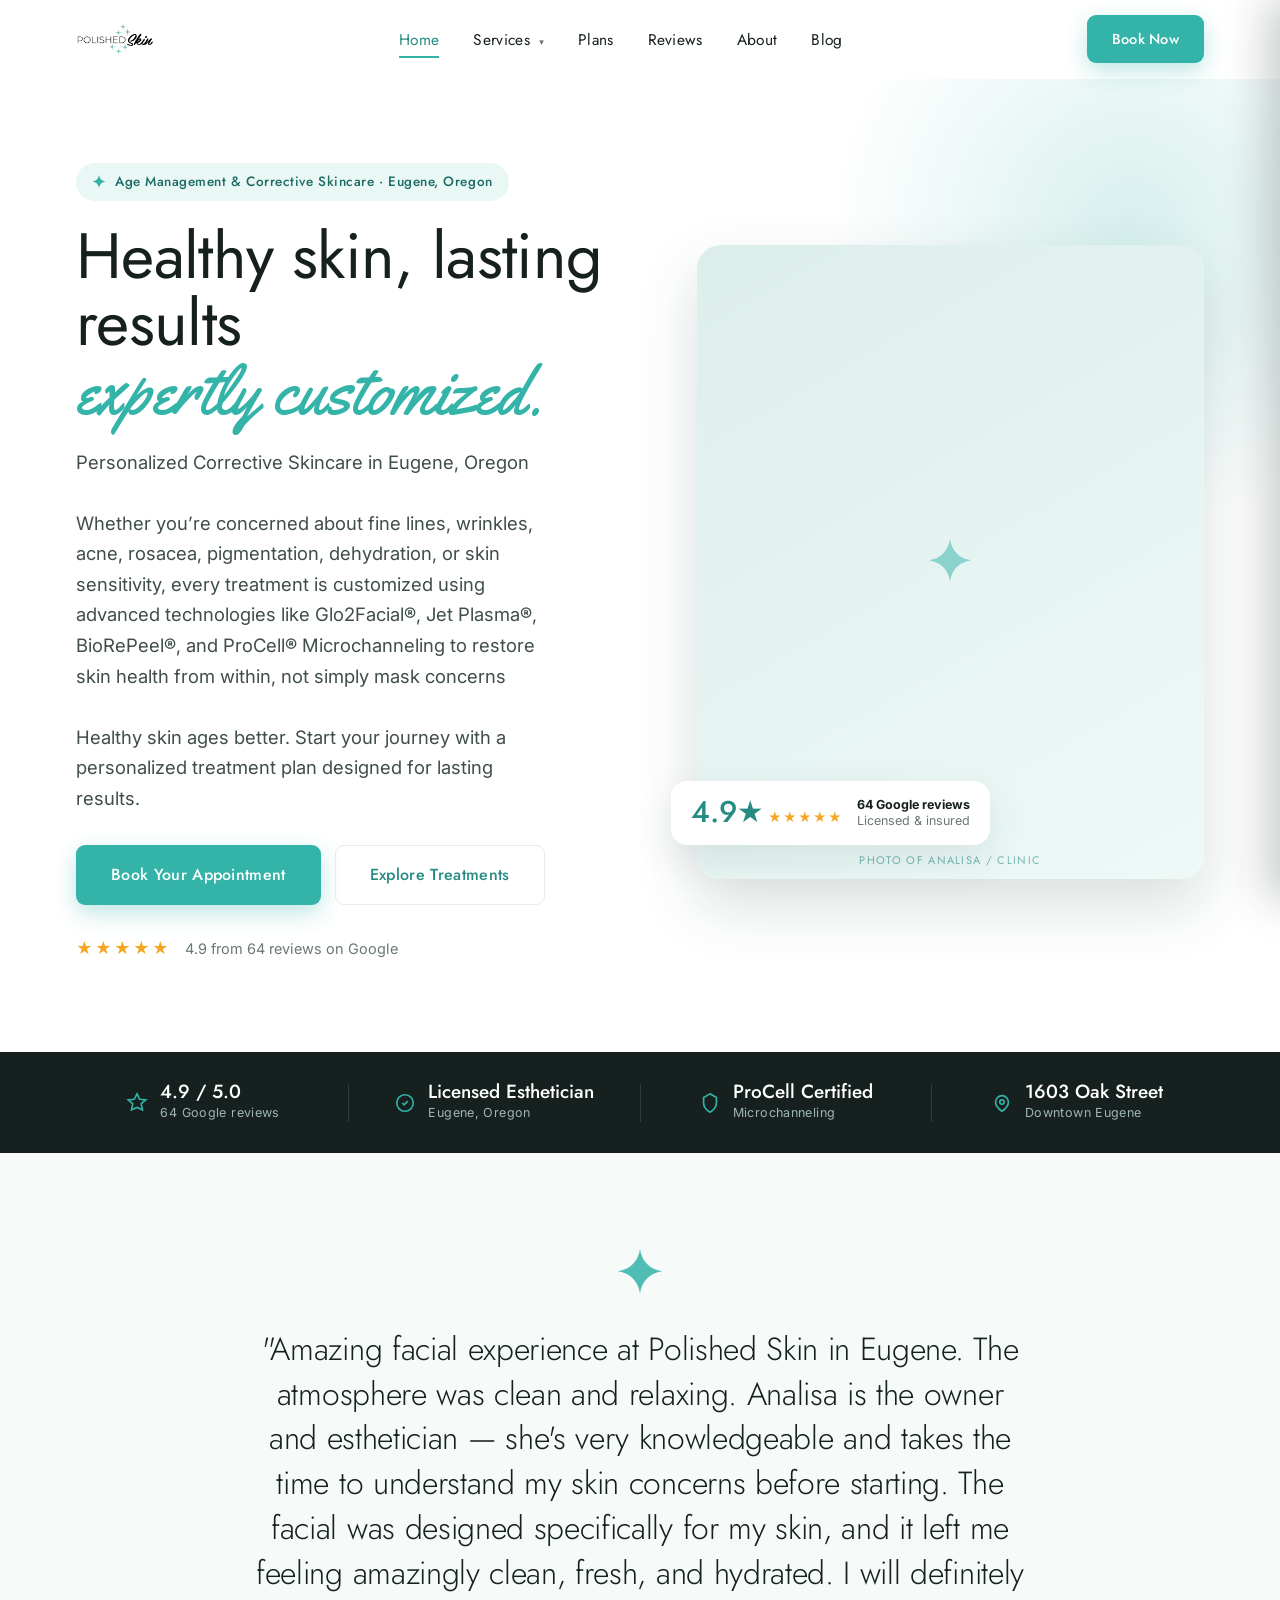
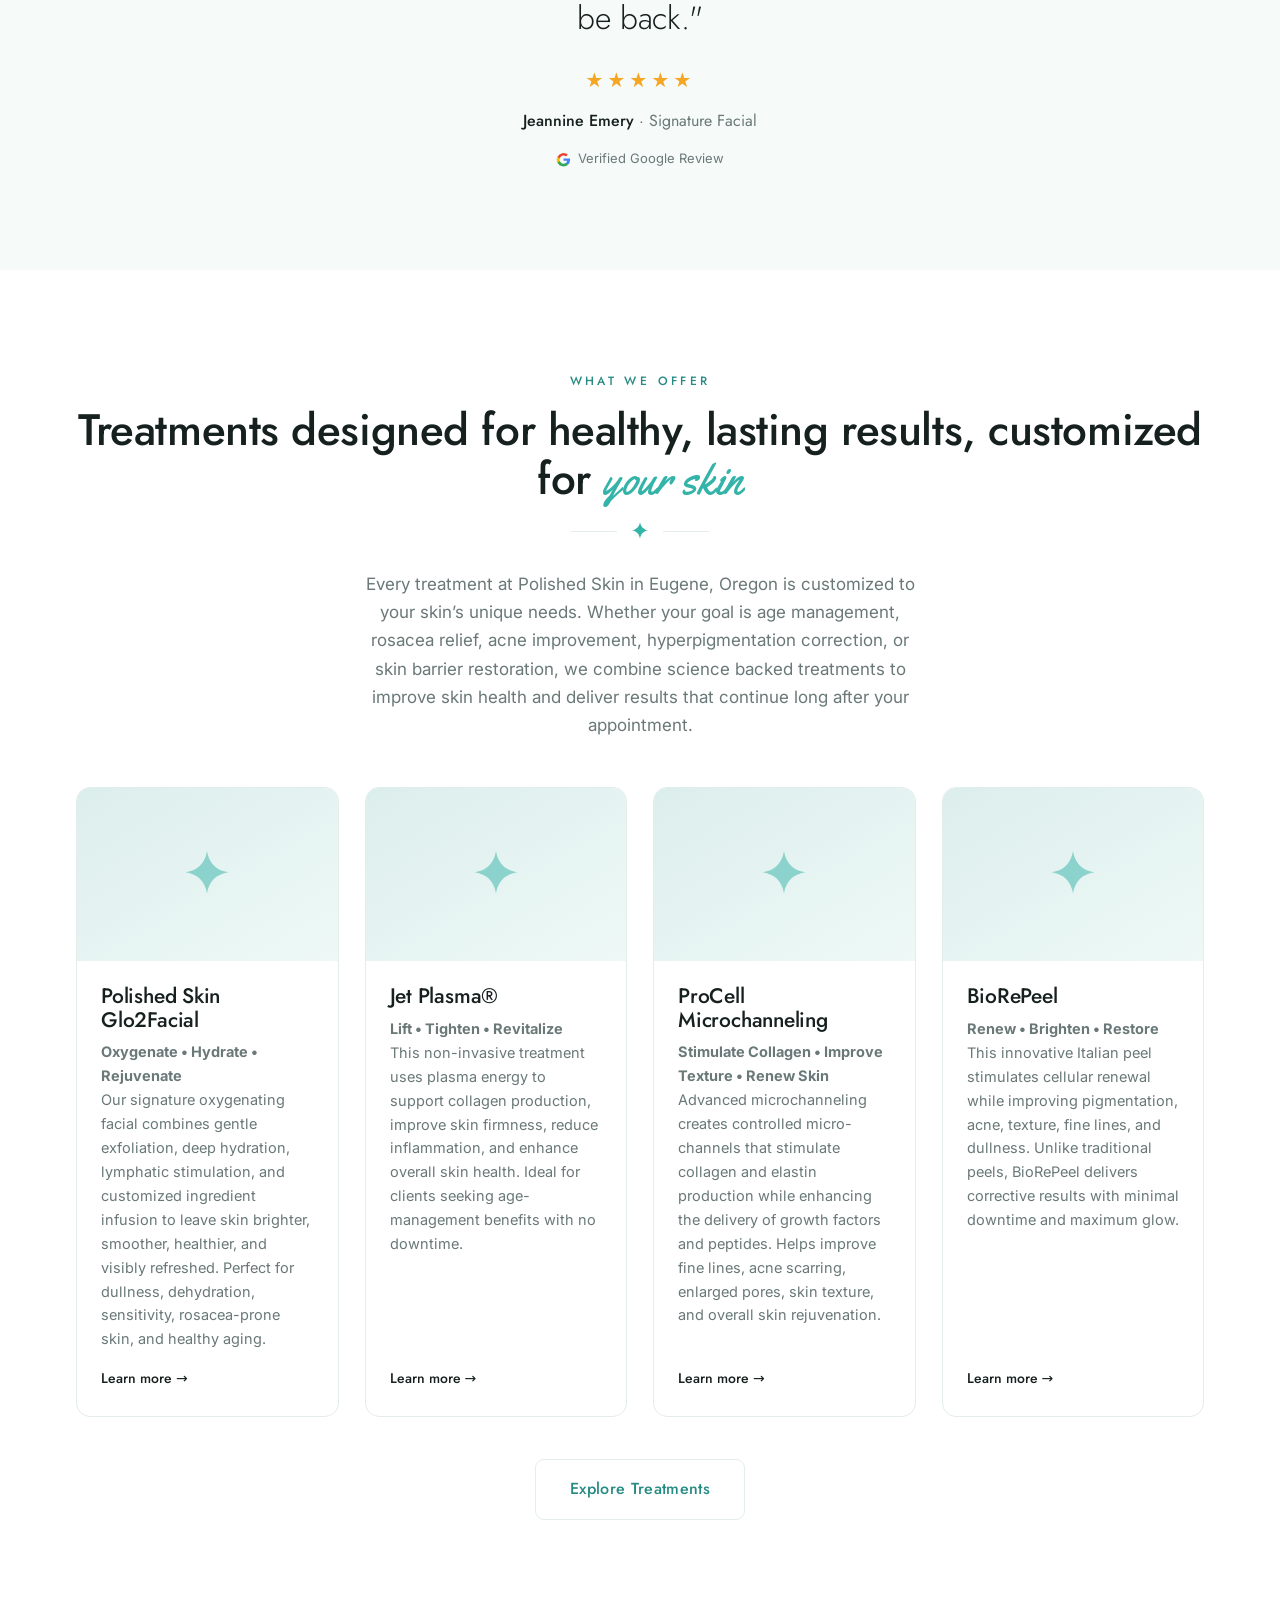
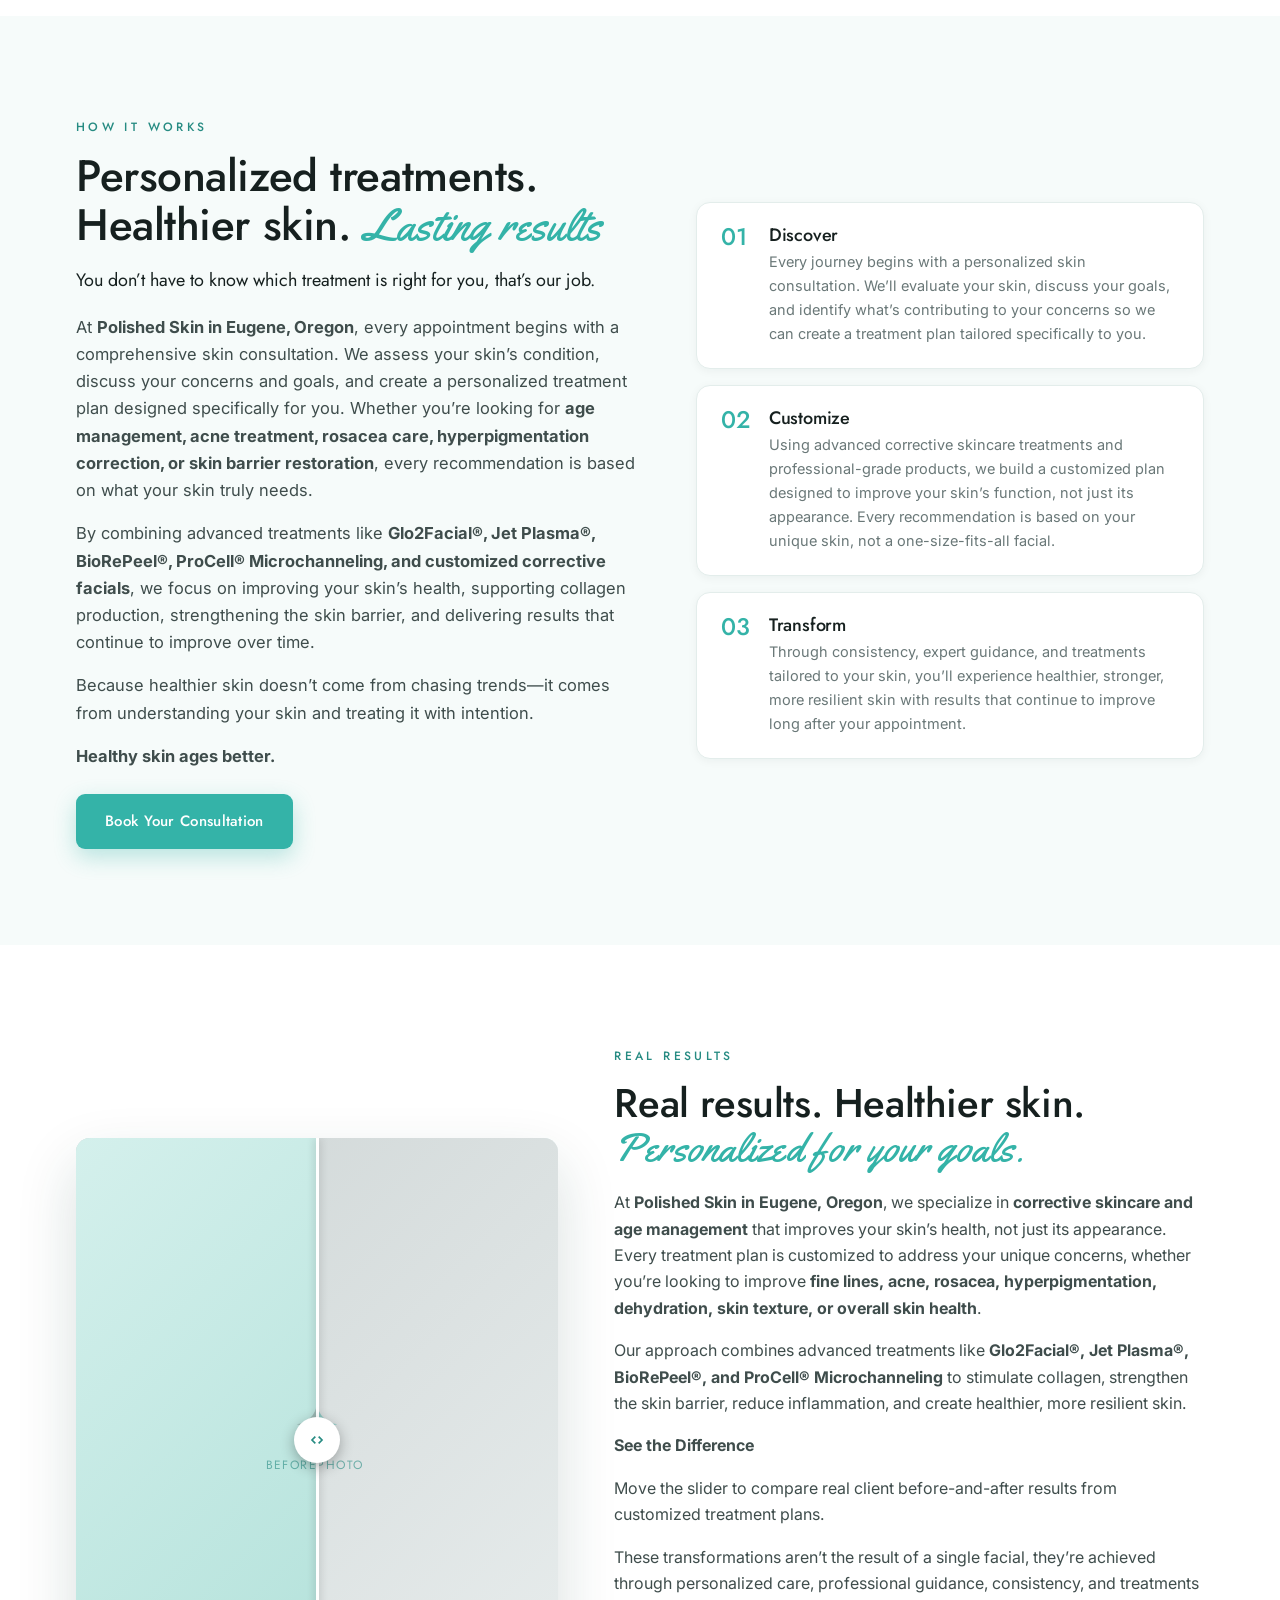
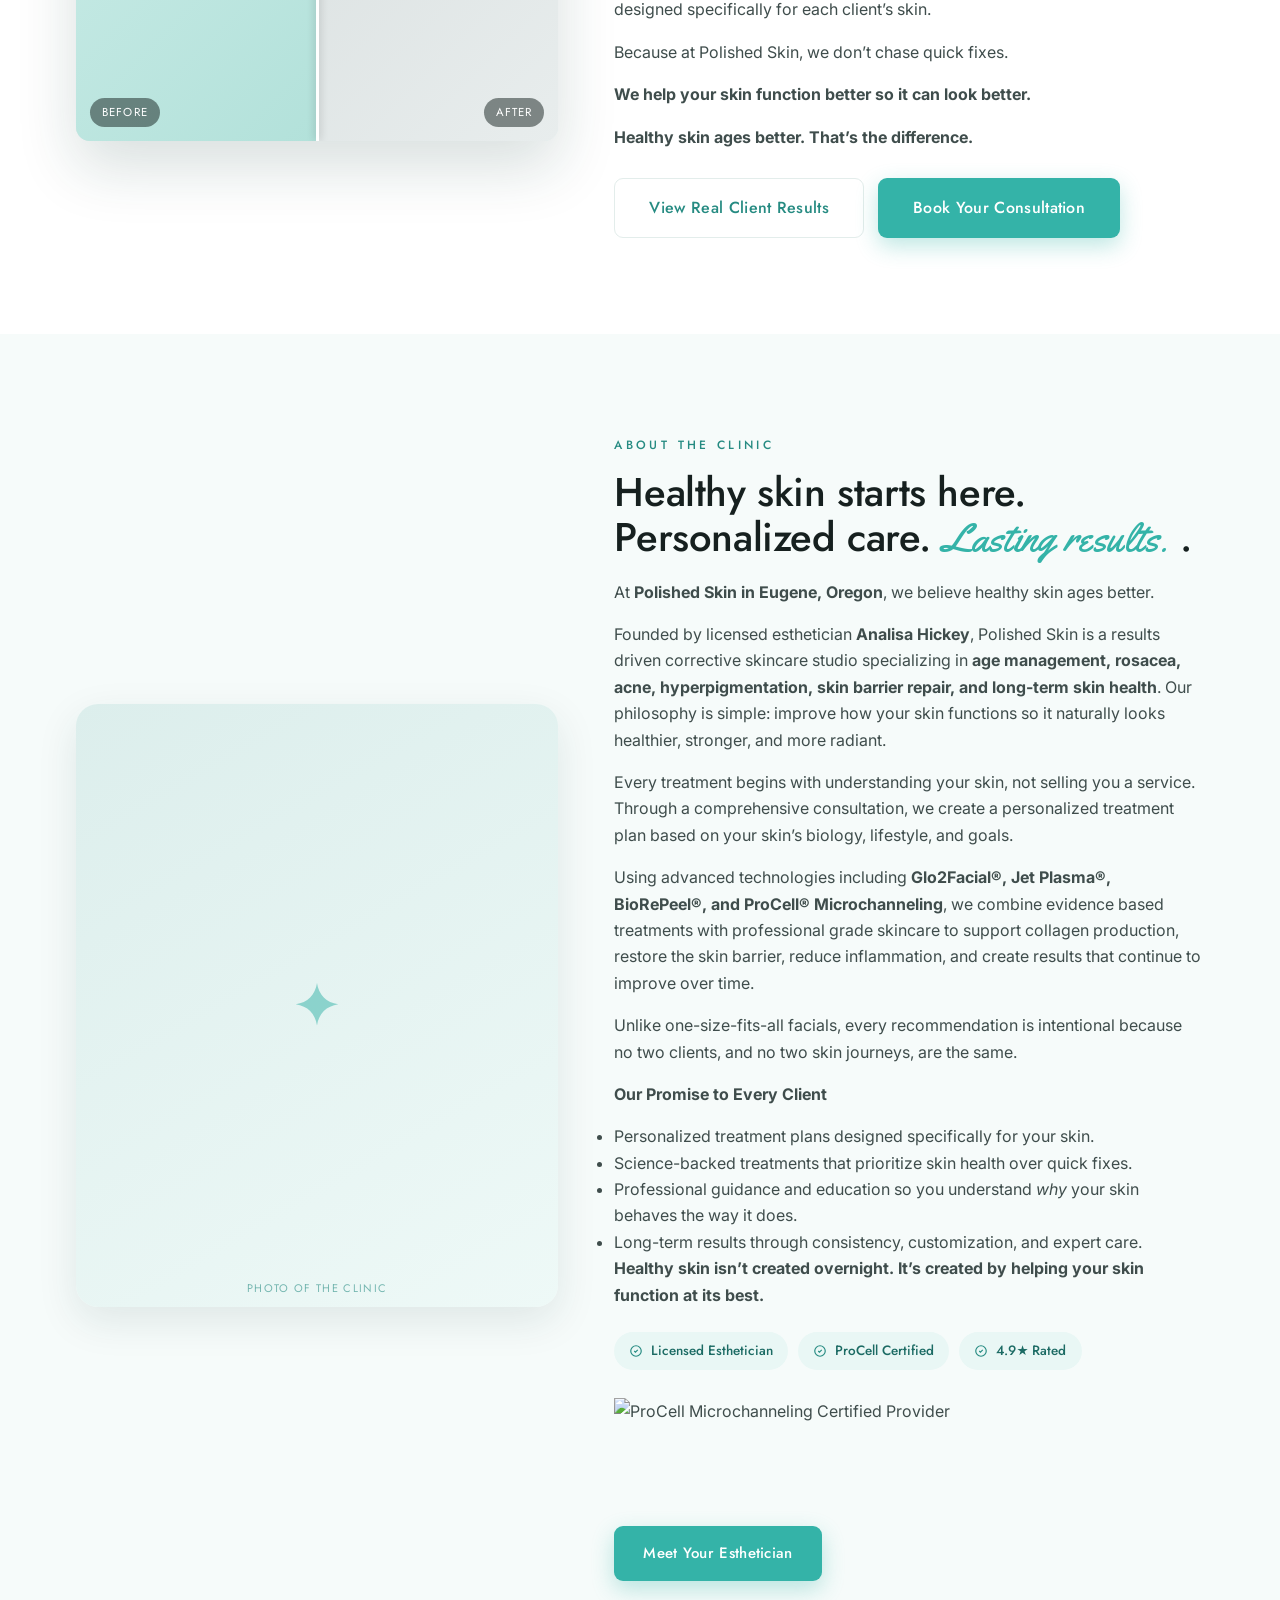
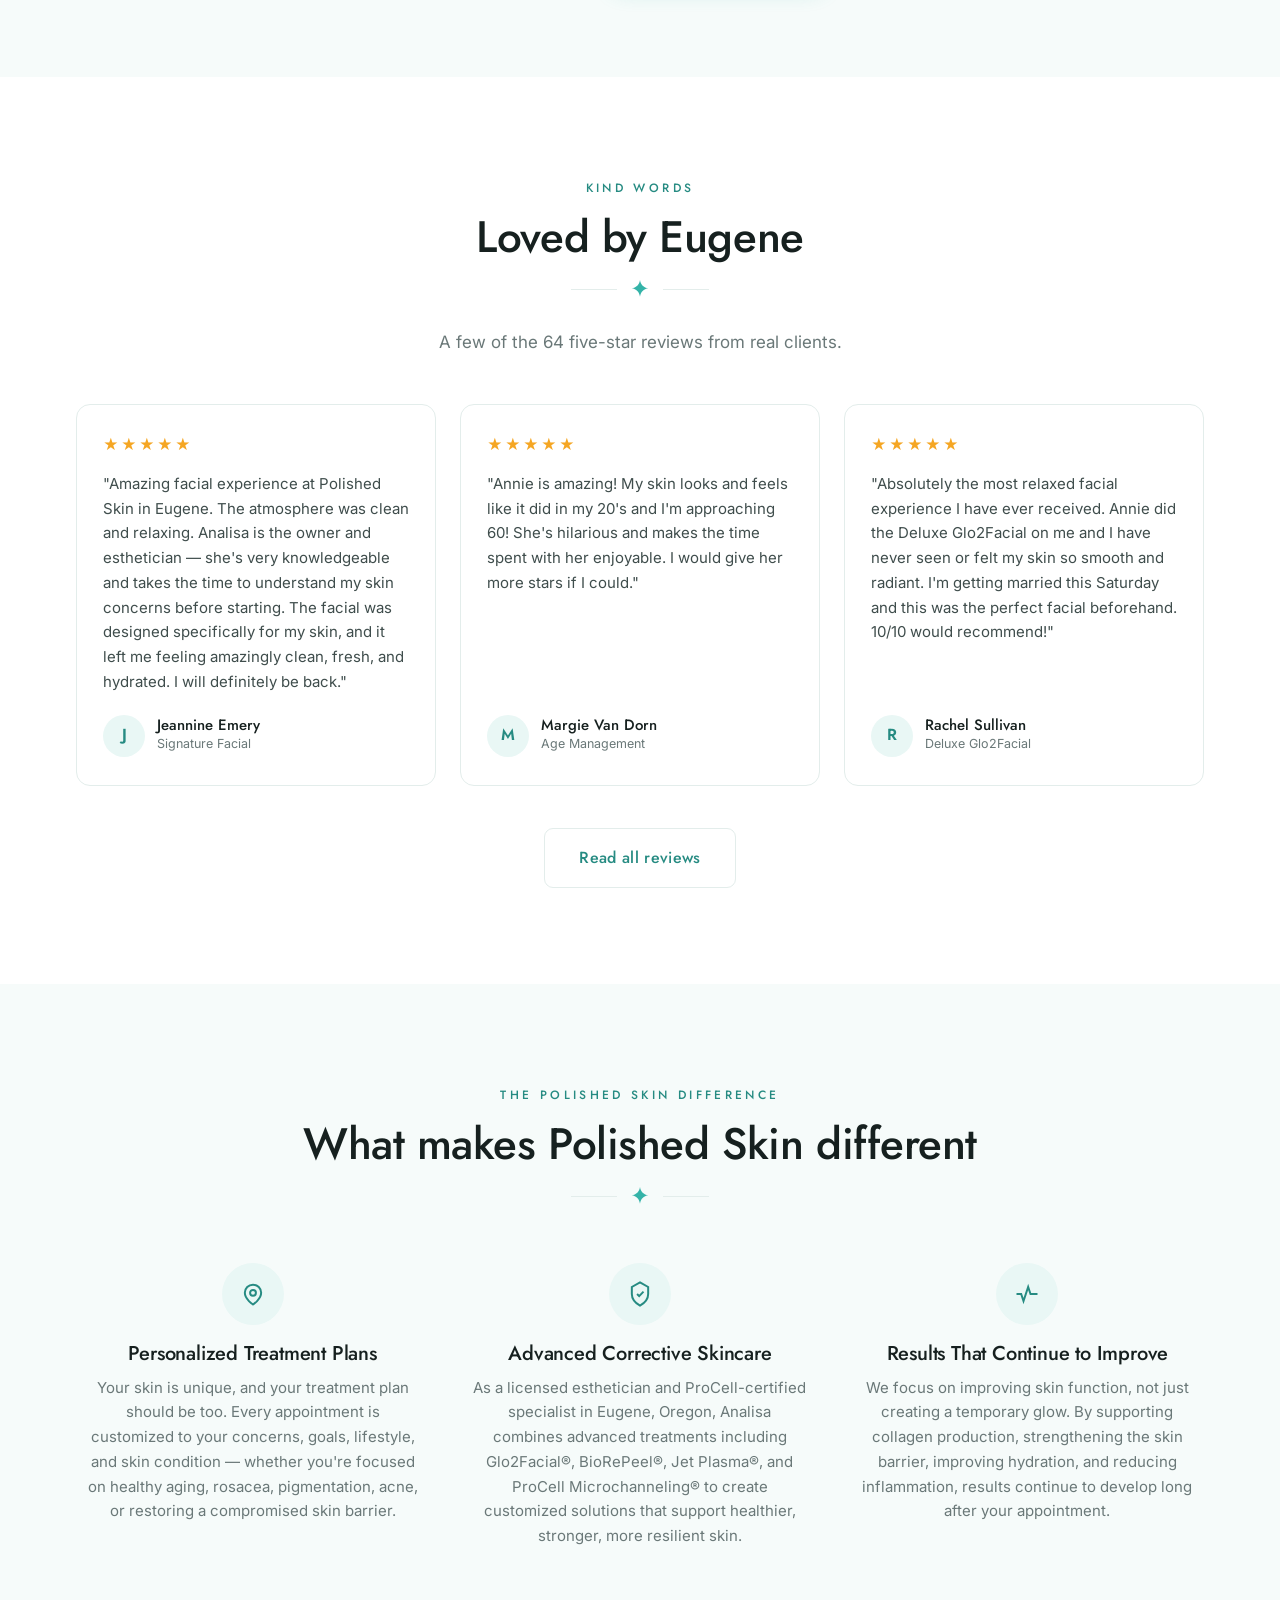
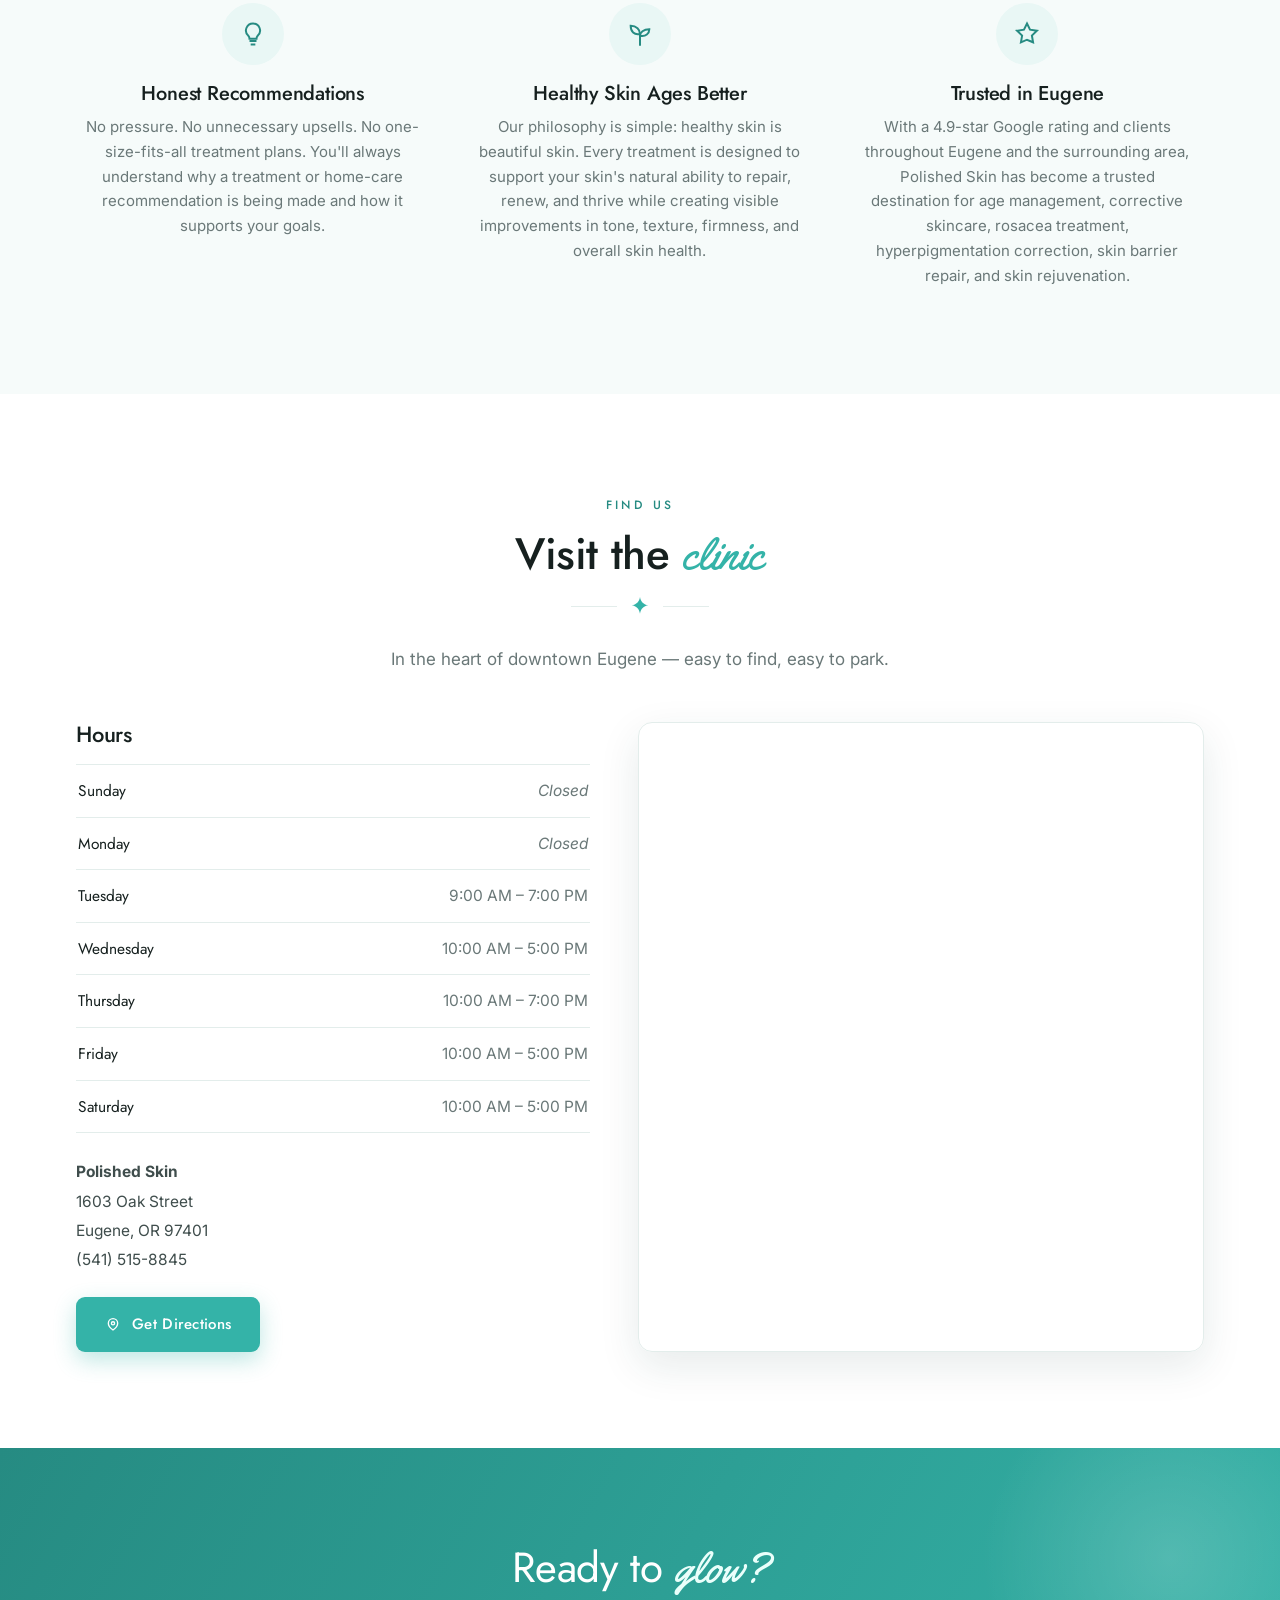
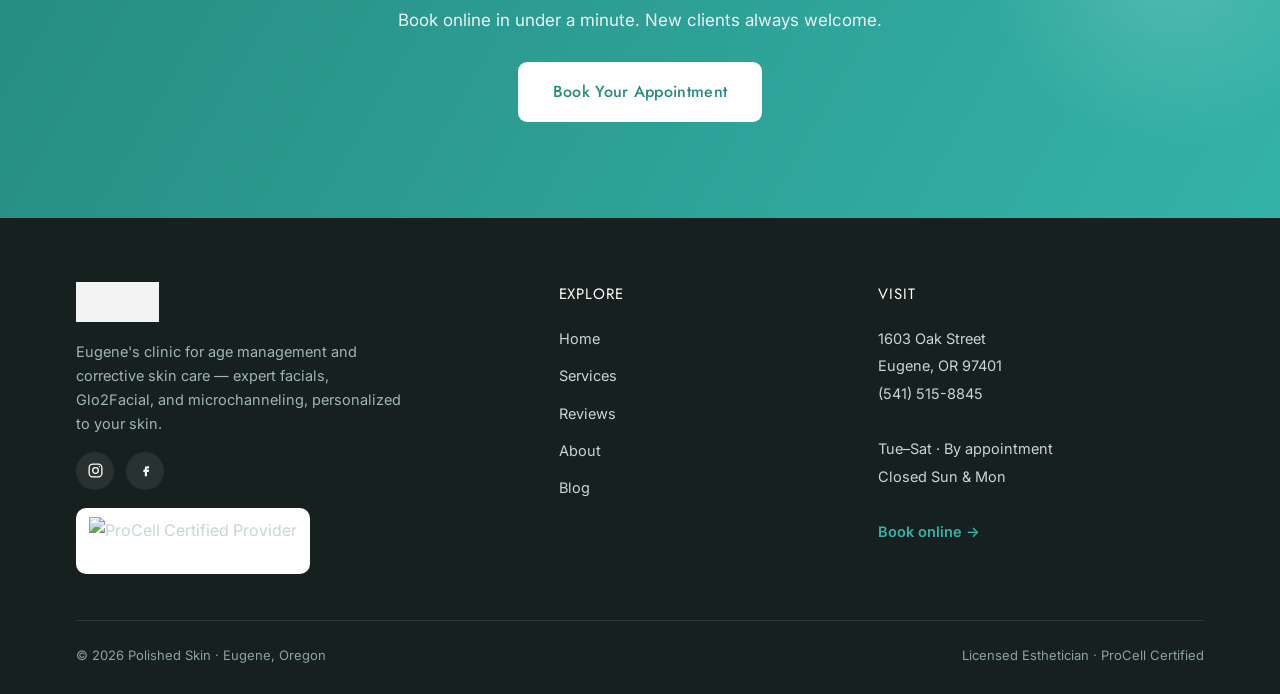
==== commit 5d74ba79: "Add schema-driven side-panel record editor (reviews, services, packages, business/hours) - cms-schem" ====
--- a/index.html
+++ b/index.html
@@ -406,6 +406,7 @@
 <script src="js/md.js"></script>
 <script src="js/content.js"></script>
 <script src="js/main.js"></script>
+<script src="js/cms-schema.js"></script>
 <script src="js/editor.js"></script>
 </body>
 </html>
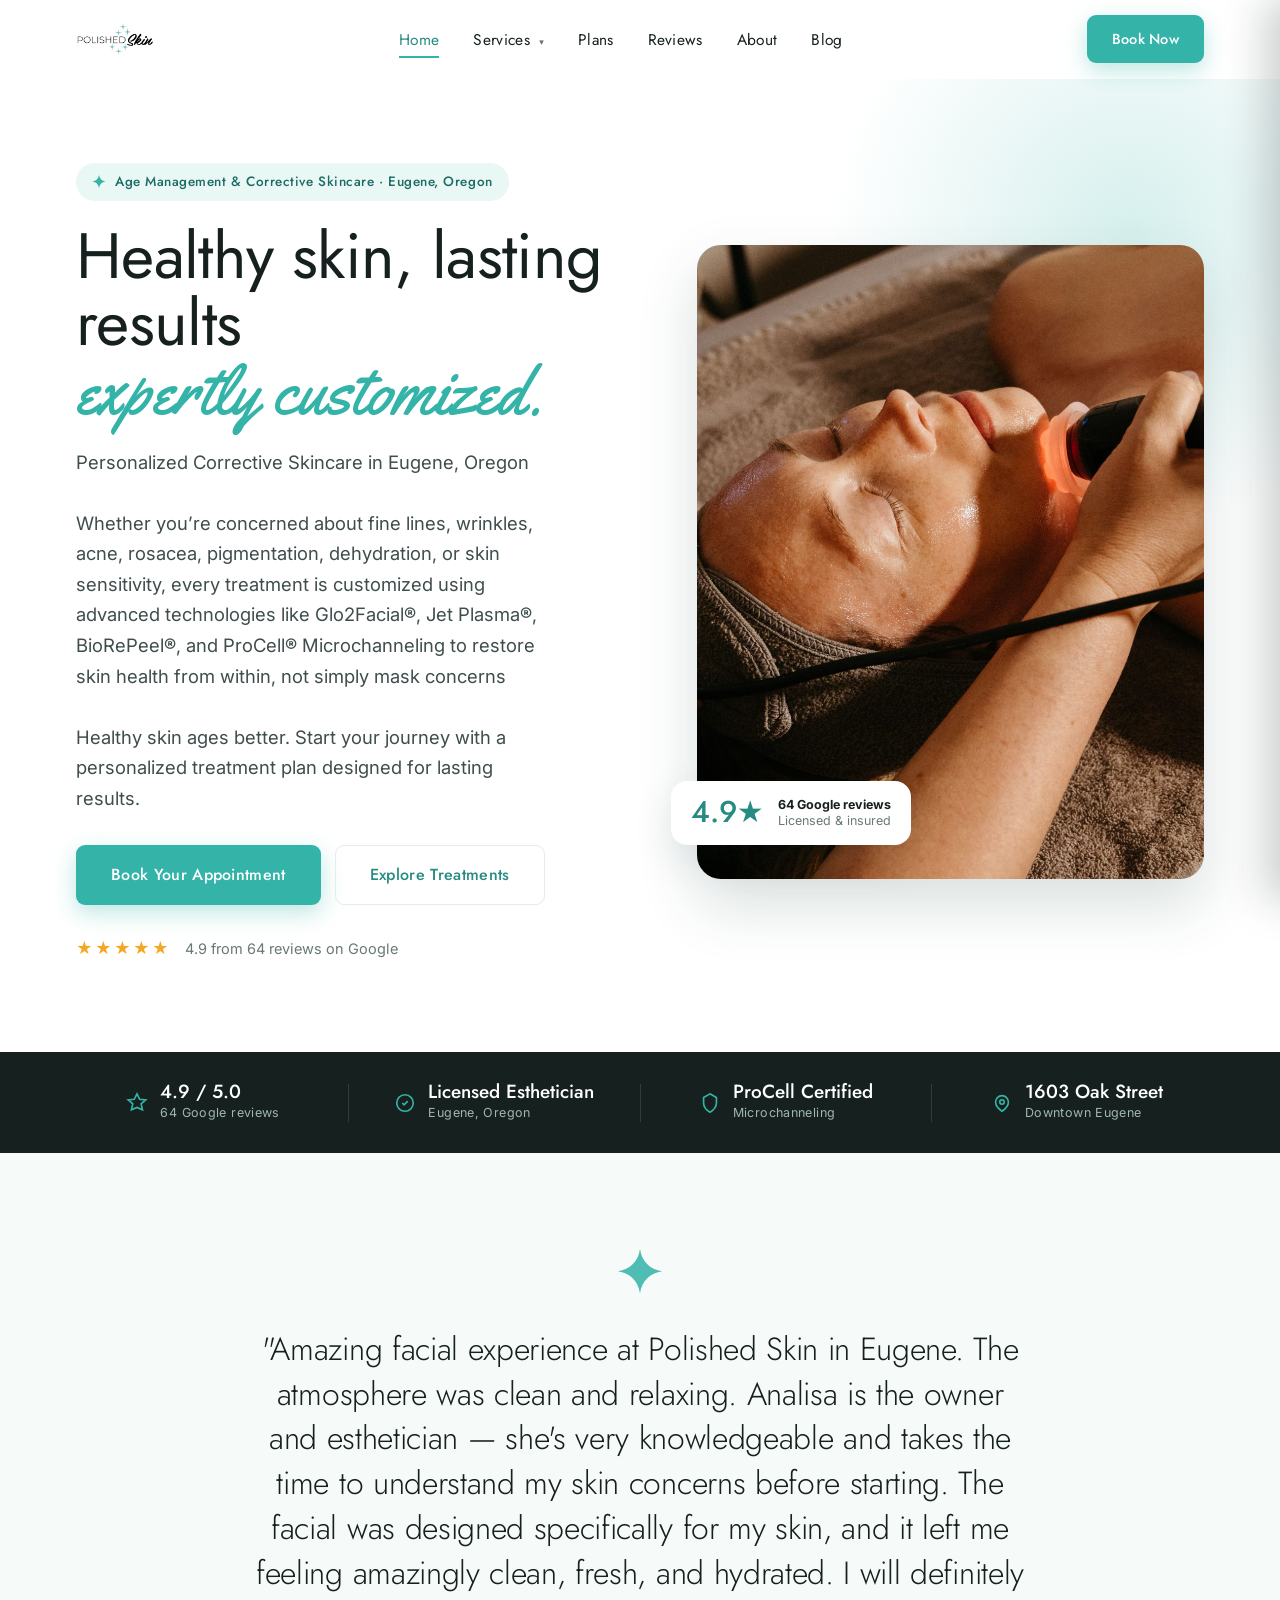
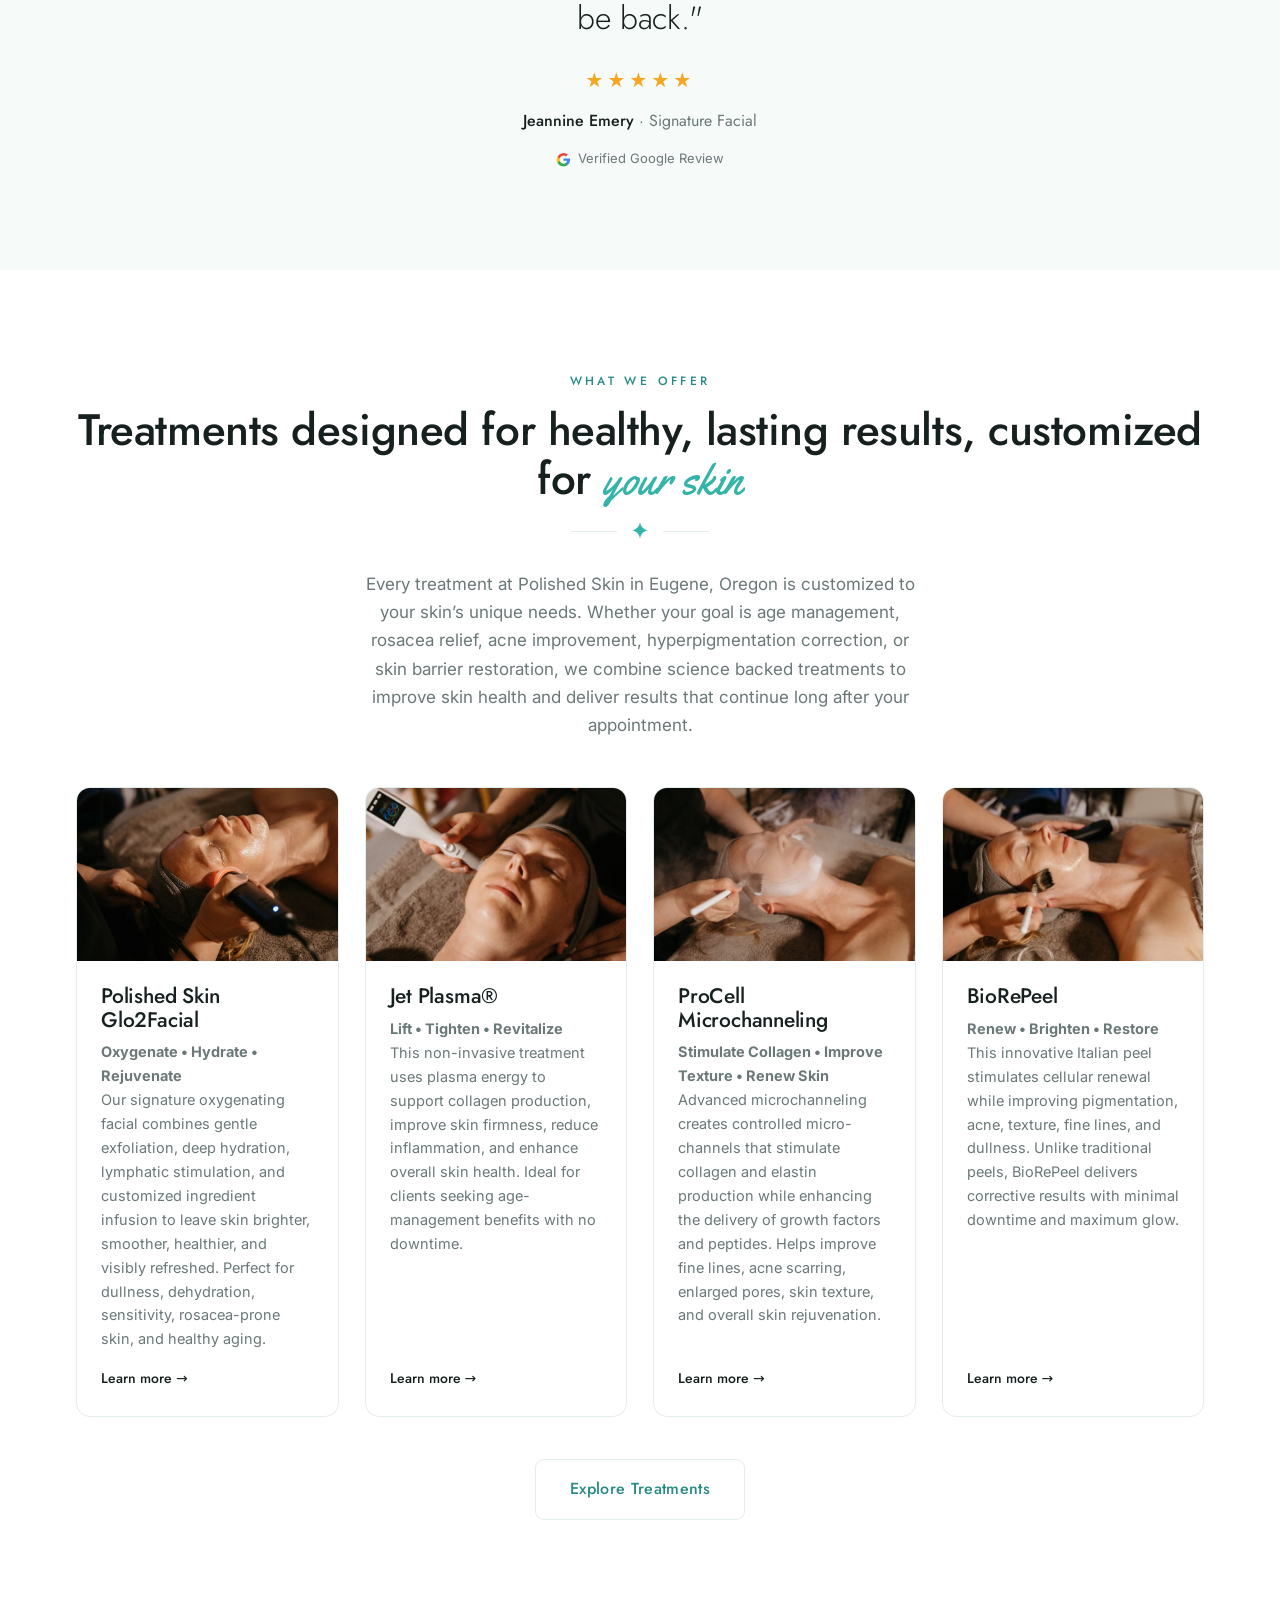
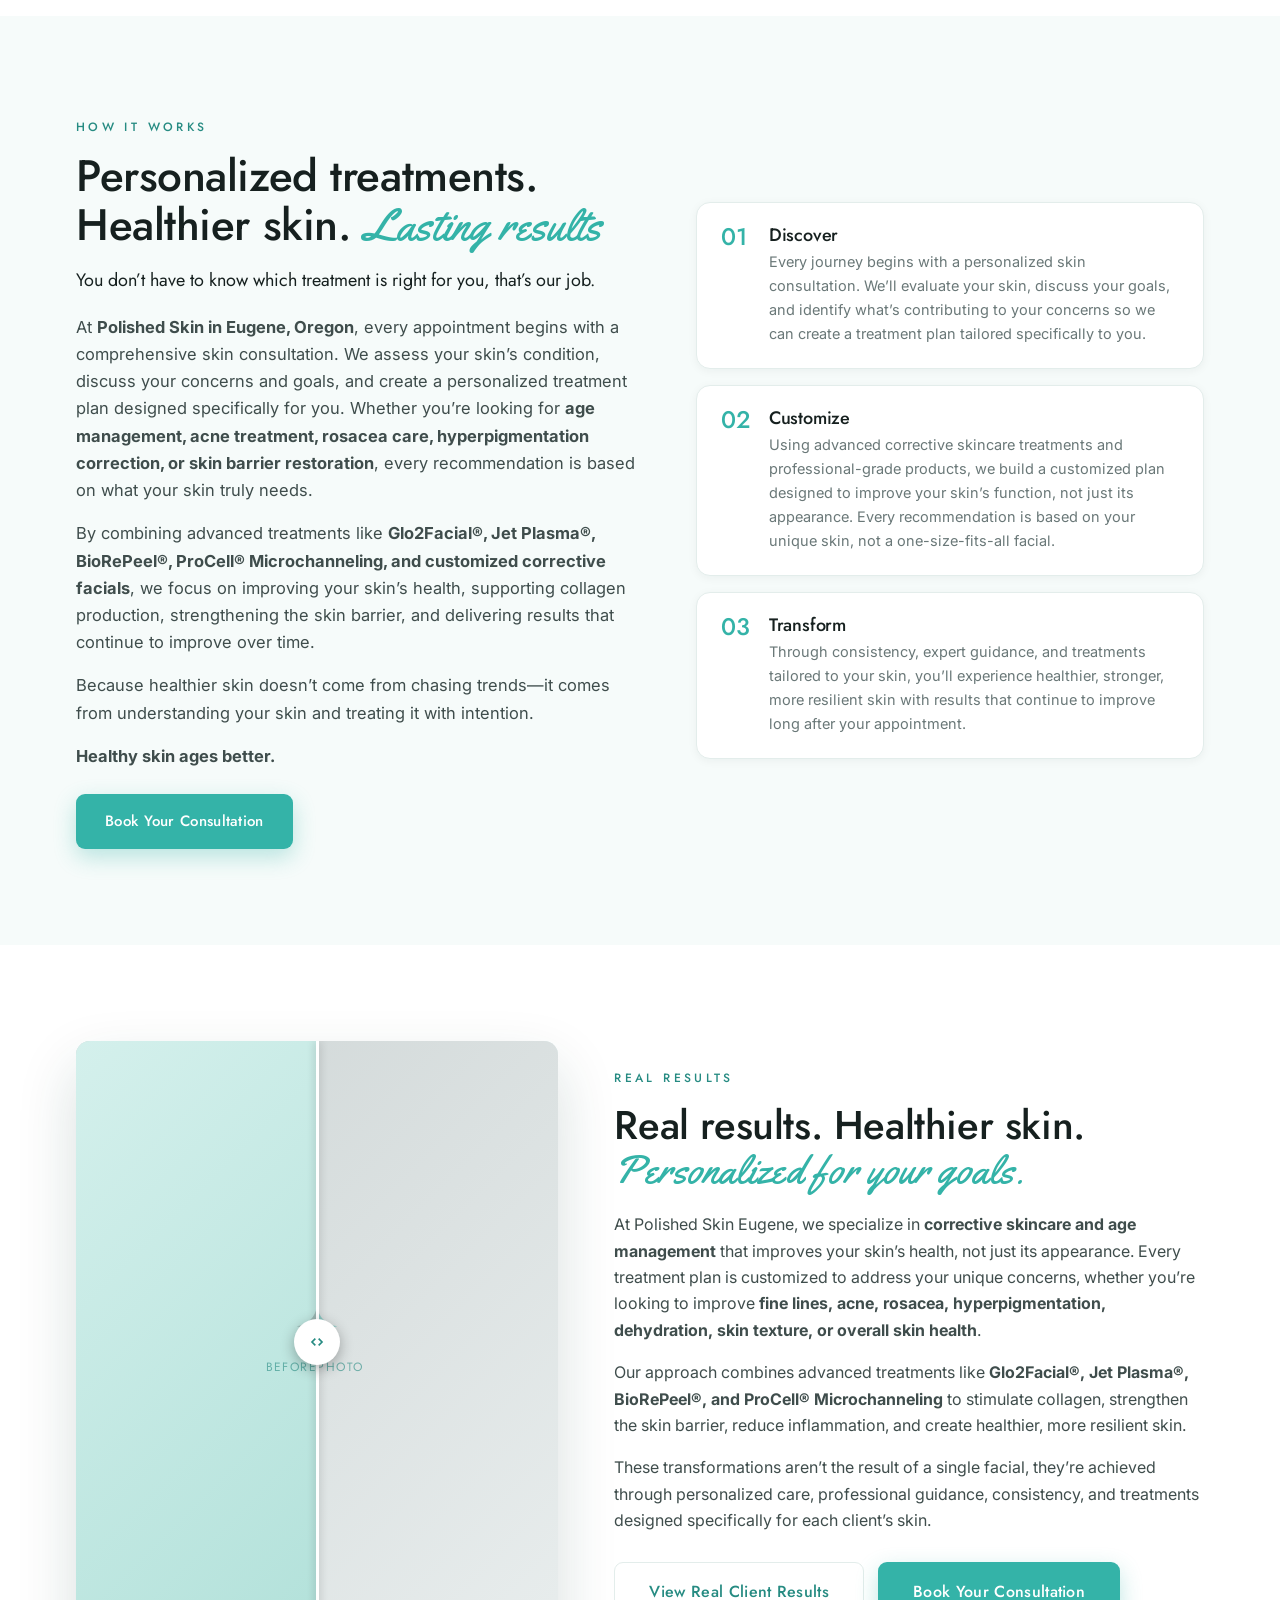
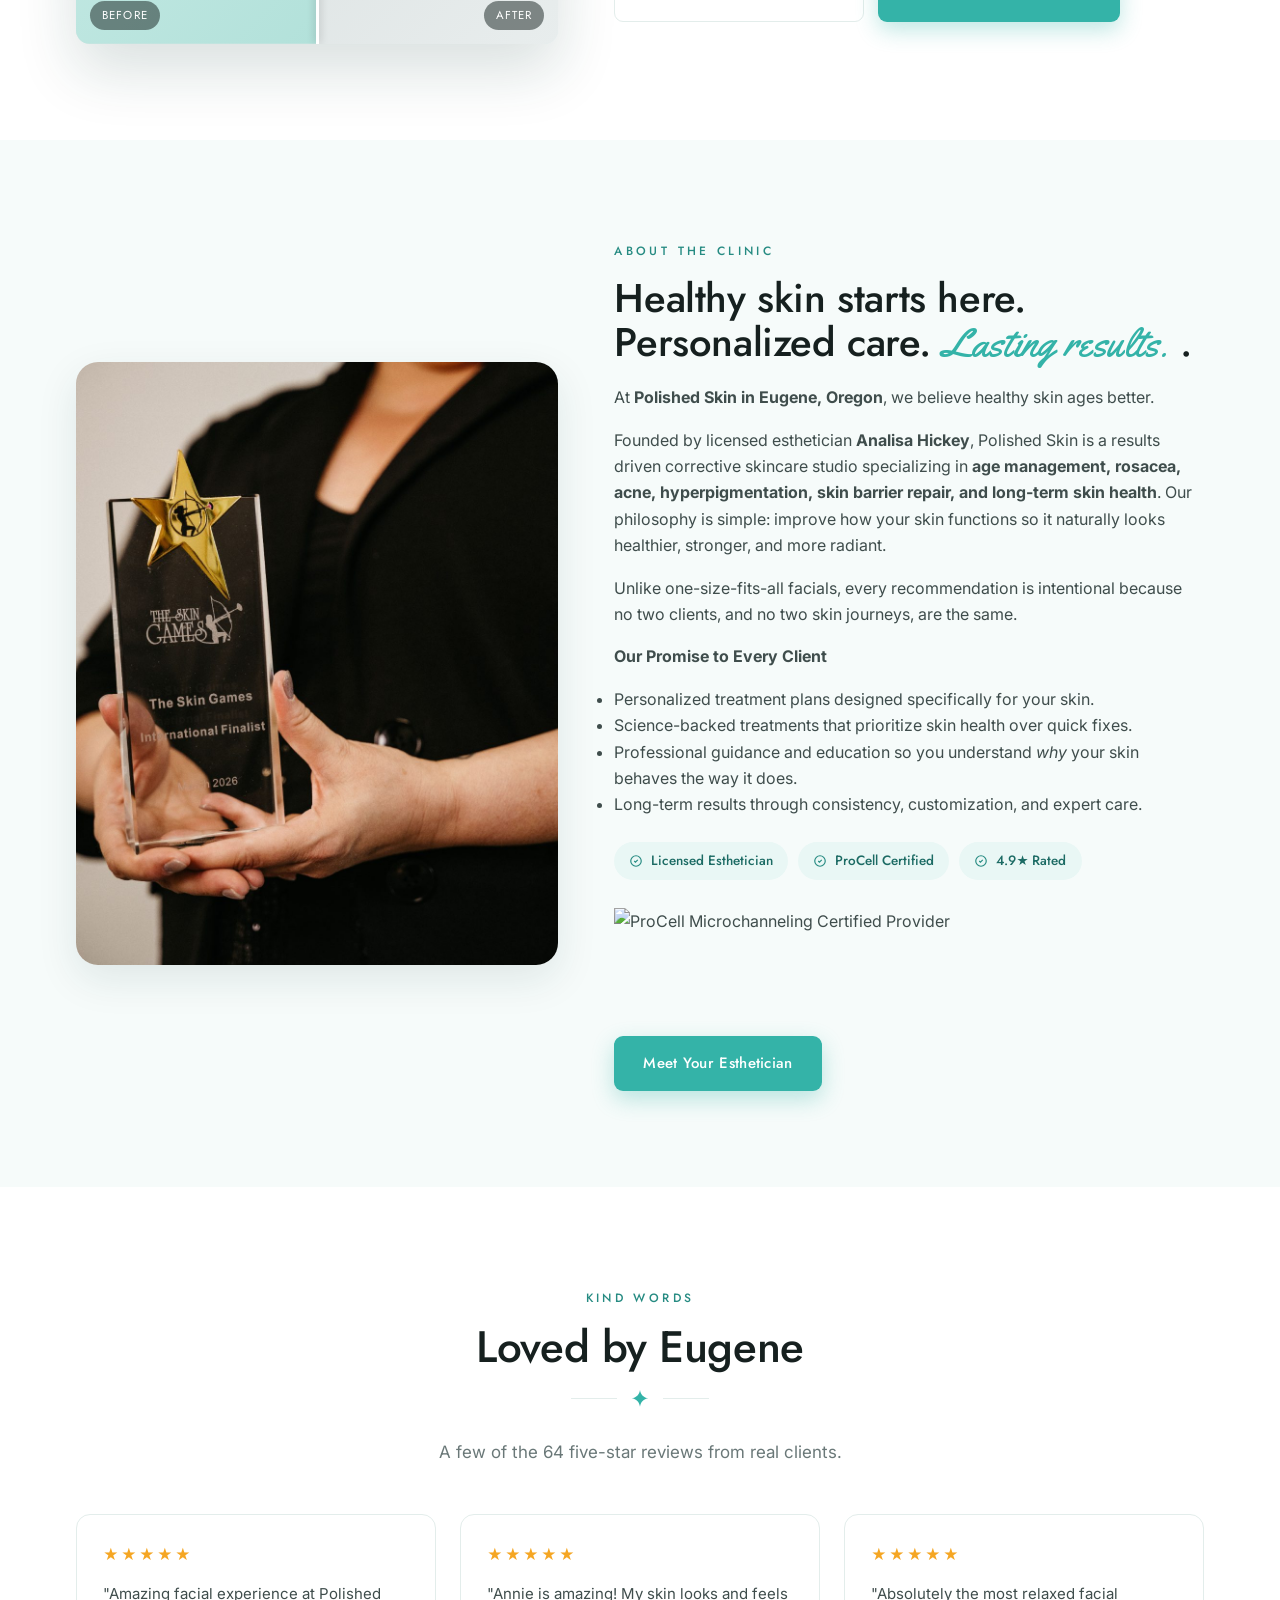
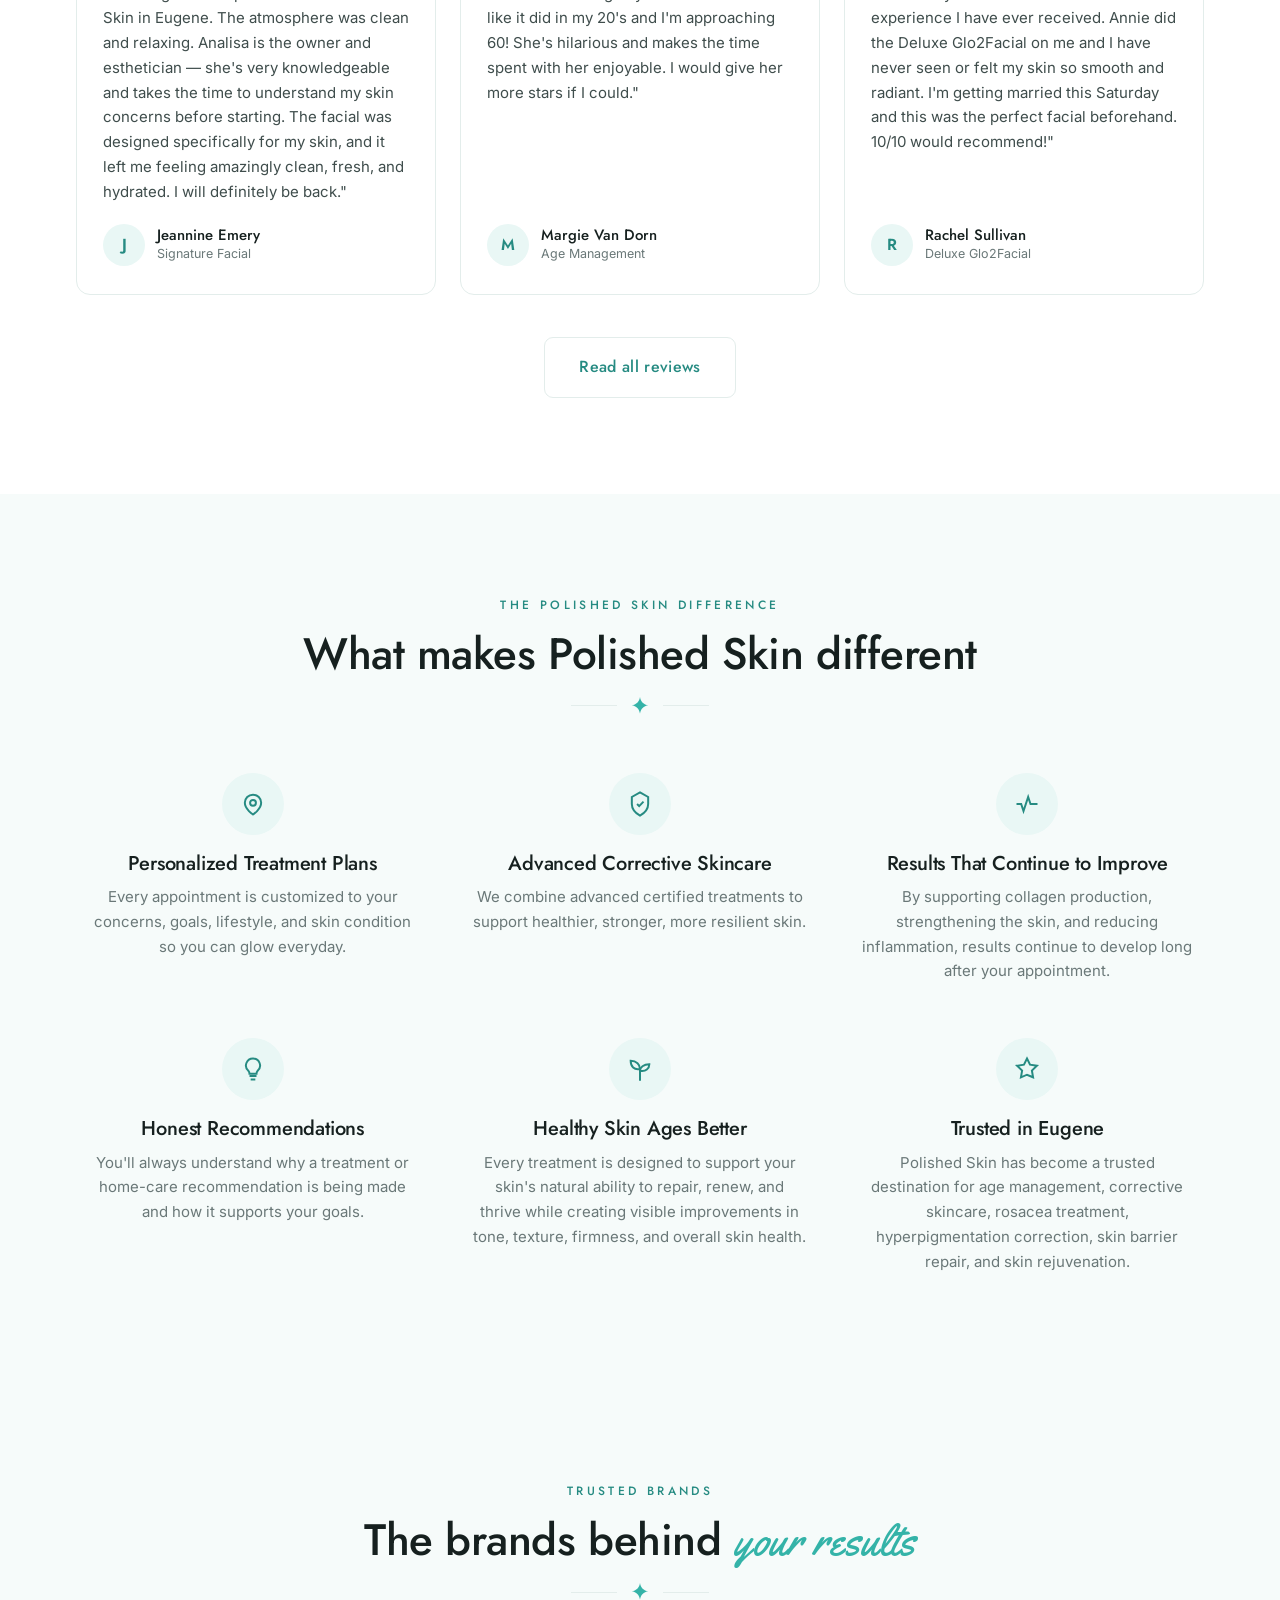
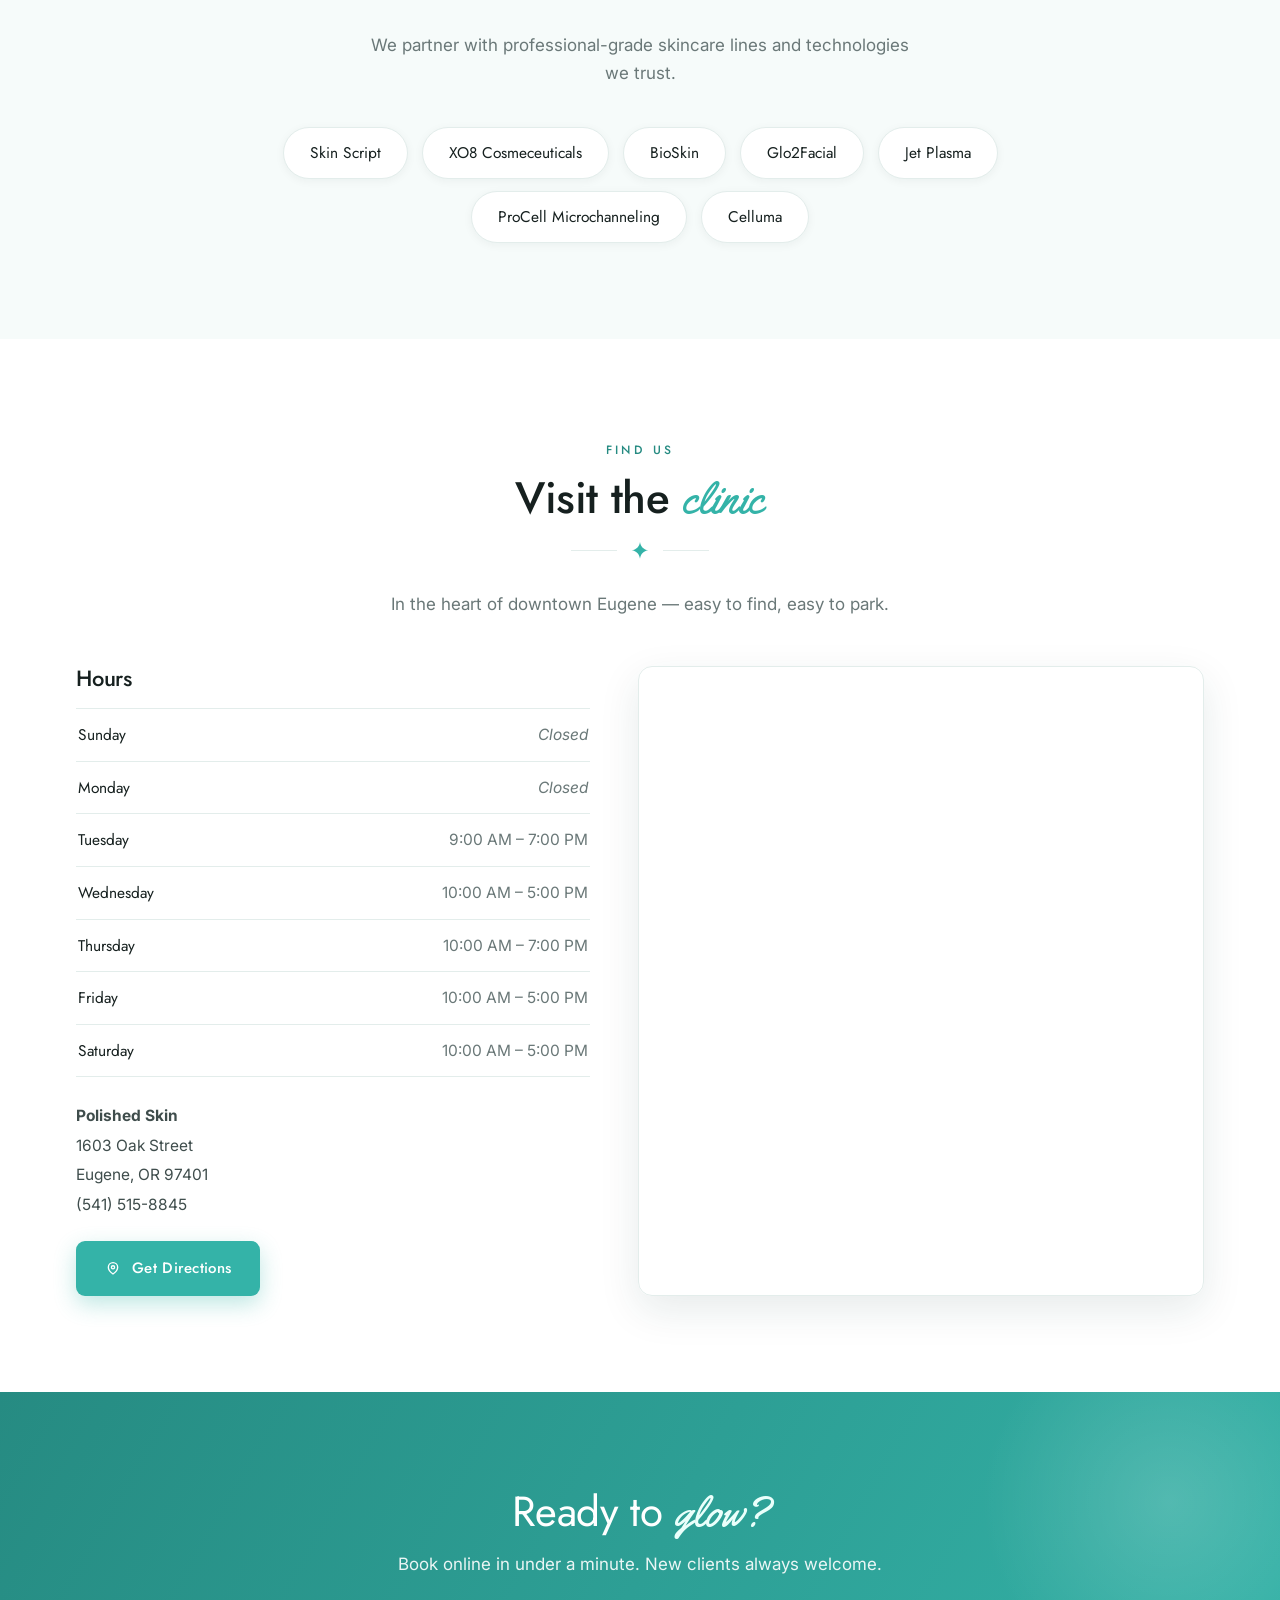
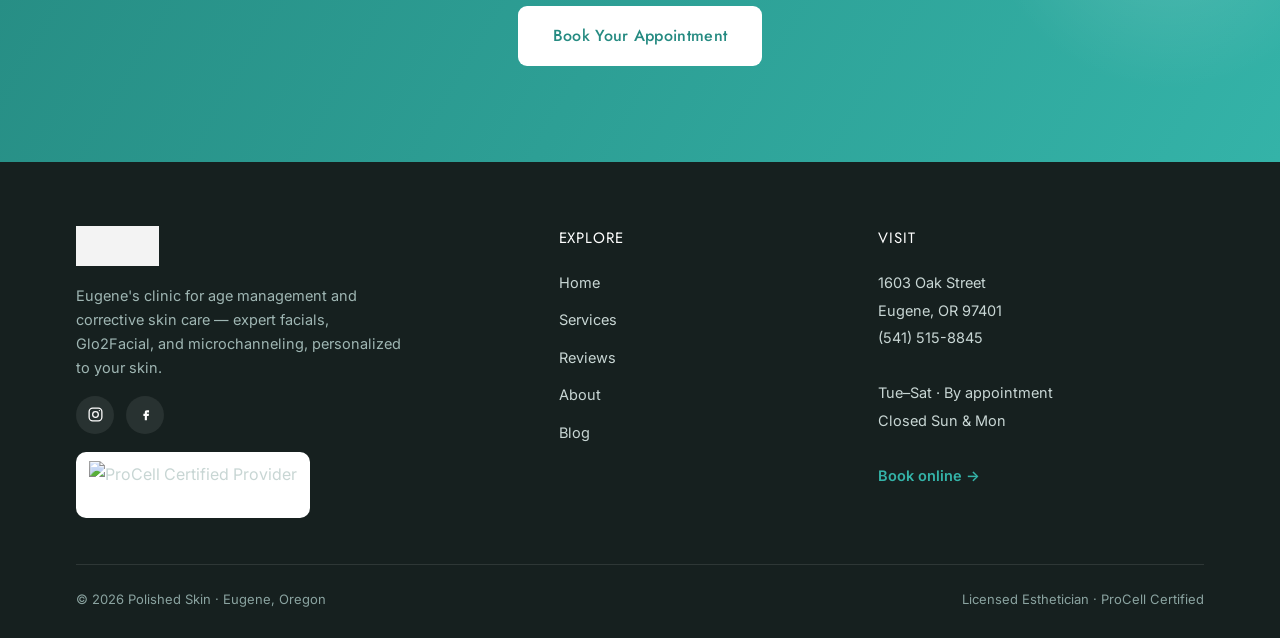
==== commit a73d4b27: "Hero: drop the 5-star row (keep the 4.9 badge) + add Our Partners section - Remove the yellow ★★★★★ " ====
--- a/index.html
+++ b/index.html
@@ -123,7 +123,6 @@
       <div class="hero-badge">
         <div>
           <span class="big" data-h="hero.badgeRating">4.9★</span>
-          <span class="stars">★★★★★</span>
         </div>
         <div>
           <small><b style="color:#16201f" data-h="hero.badgeReviews">64 Google reviews</b><br><span data-h="hero.badgeNote">Licensed &amp; insured</span></small>
@@ -317,6 +316,17 @@
         <p data-h="why.cards.5.text">With a 4.9-star Google rating and clients throughout Eugene and the surrounding area, Polished Skin has become a trusted destination for age management, corrective skincare, rosacea treatments, hyperpigmentation correction, and skin rejuvenation.</p>
       </div>
     </div>
+  </div>
+</section>
+
+<!-- ============ PARTNERS ============ -->
+<section style="background:var(--bg-soft);">
+  <div class="container tcenter">
+    <span class="eyebrow" data-h="partners.eyebrow">Trusted Brands</span>
+    <h2 class="s-title"><span data-h="partners.heading">The brands behind</span> <span class="script" data-h="partners.headingAccent">your results</span></h2>
+    <div class="sparkle-rule"><svg viewBox="0 0 24 24" fill="#34b3a8"><path d="M12 0c.9 6.2 4.9 10.2 11.1 11.1C16.9 12 12.9 16 12 22.2 11.1 16 7.1 12 .9 11.1 7.1 10.2 11.1 6.2 12 0Z"/></svg></div>
+    <p class="s-sub" data-h="partners.intro">We partner with professional-grade skincare lines and technologies we trust.</p>
+    <div class="partner-list" id="partners-list" style="margin-top:40px;"></div>
   </div>
 </section>
 
--- a/css/style.css
+++ b/css/style.css
@@ -158,8 +158,9 @@
 }
 .img-ph svg{ width:46px; height:46px; opacity:.5; }
 .img-ph .ph-label{ position:absolute; bottom:10px; font-family:var(--font-head); font-size:11px; letter-spacing:.12em; text-transform:uppercase; color:var(--teal-d); opacity:.6; }
-/* uploaded photos injected into hero/about boxes fill the frame */
-.hero-photo>img, .about-img>img{ width:100%; height:100%; object-fit:cover; display:block; }
+/* uploaded photos injected into any image frame fill it (fixed aspect, cover) */
+.hero-photo>img, .about-img>img, .svc-img img, .post-img img, .t-hero-img>img{ width:100%; height:100%; object-fit:cover; display:block; }
+.svc-img, .post-img{ overflow:hidden; }
 
 /* ---------- Trust strip ---------- */
 .trust{ background:var(--ink); padding:30px 0; }
@@ -493,3 +494,8 @@
   .foot-grid{ grid-template-columns:1fr; }
   .hero-badge{ left:0; }
 }
+
+/* Partner brands strip */
+.partner-list{ display:flex; flex-wrap:wrap; gap:12px 14px; justify-content:center; max-width:840px; margin:0 auto; }
+.partner-chip{ background:#fff; border:1px solid var(--line); border-radius:100px; padding:12px 26px; font-family:var(--font-head); font-size:15.5px; color:var(--ink); box-shadow:var(--shadow-sm); transition:transform .15s, box-shadow .15s; }
+.partner-chip:hover{ transform:translateY(-2px); box-shadow:var(--shadow); }
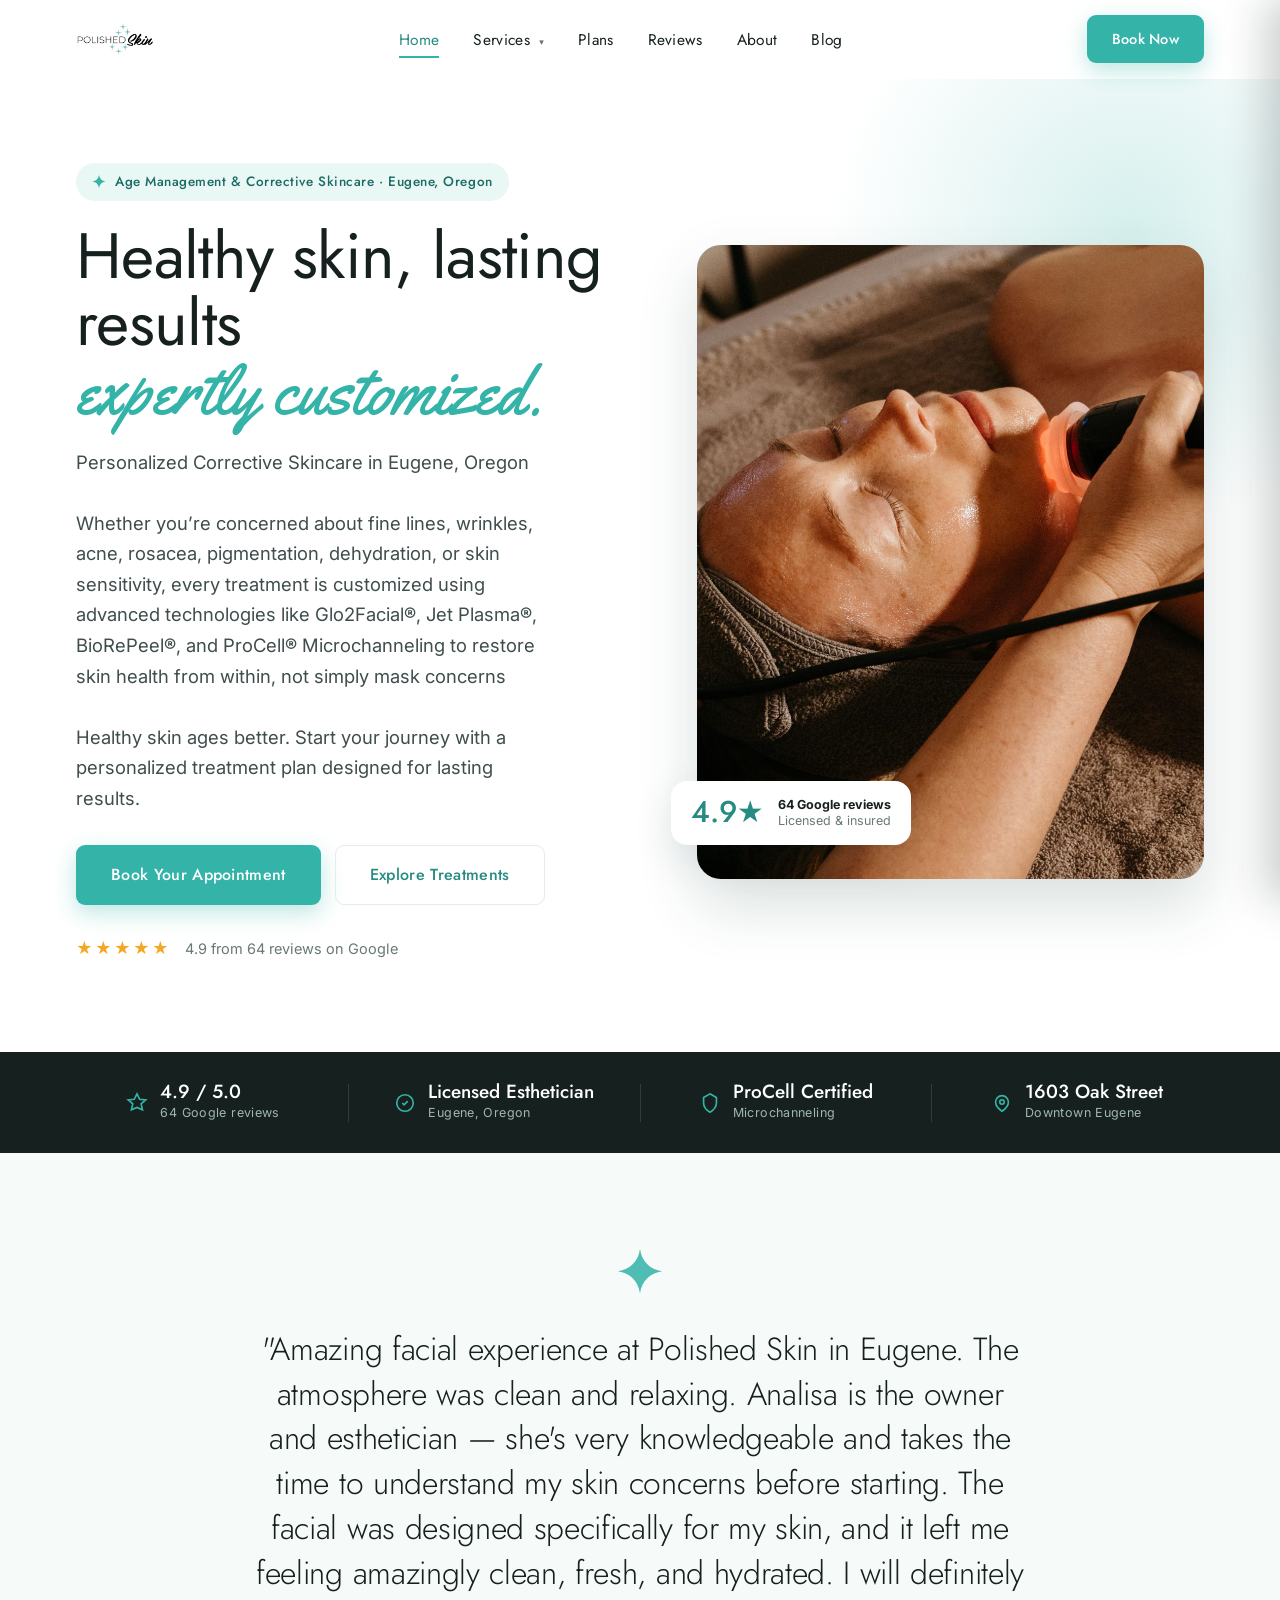
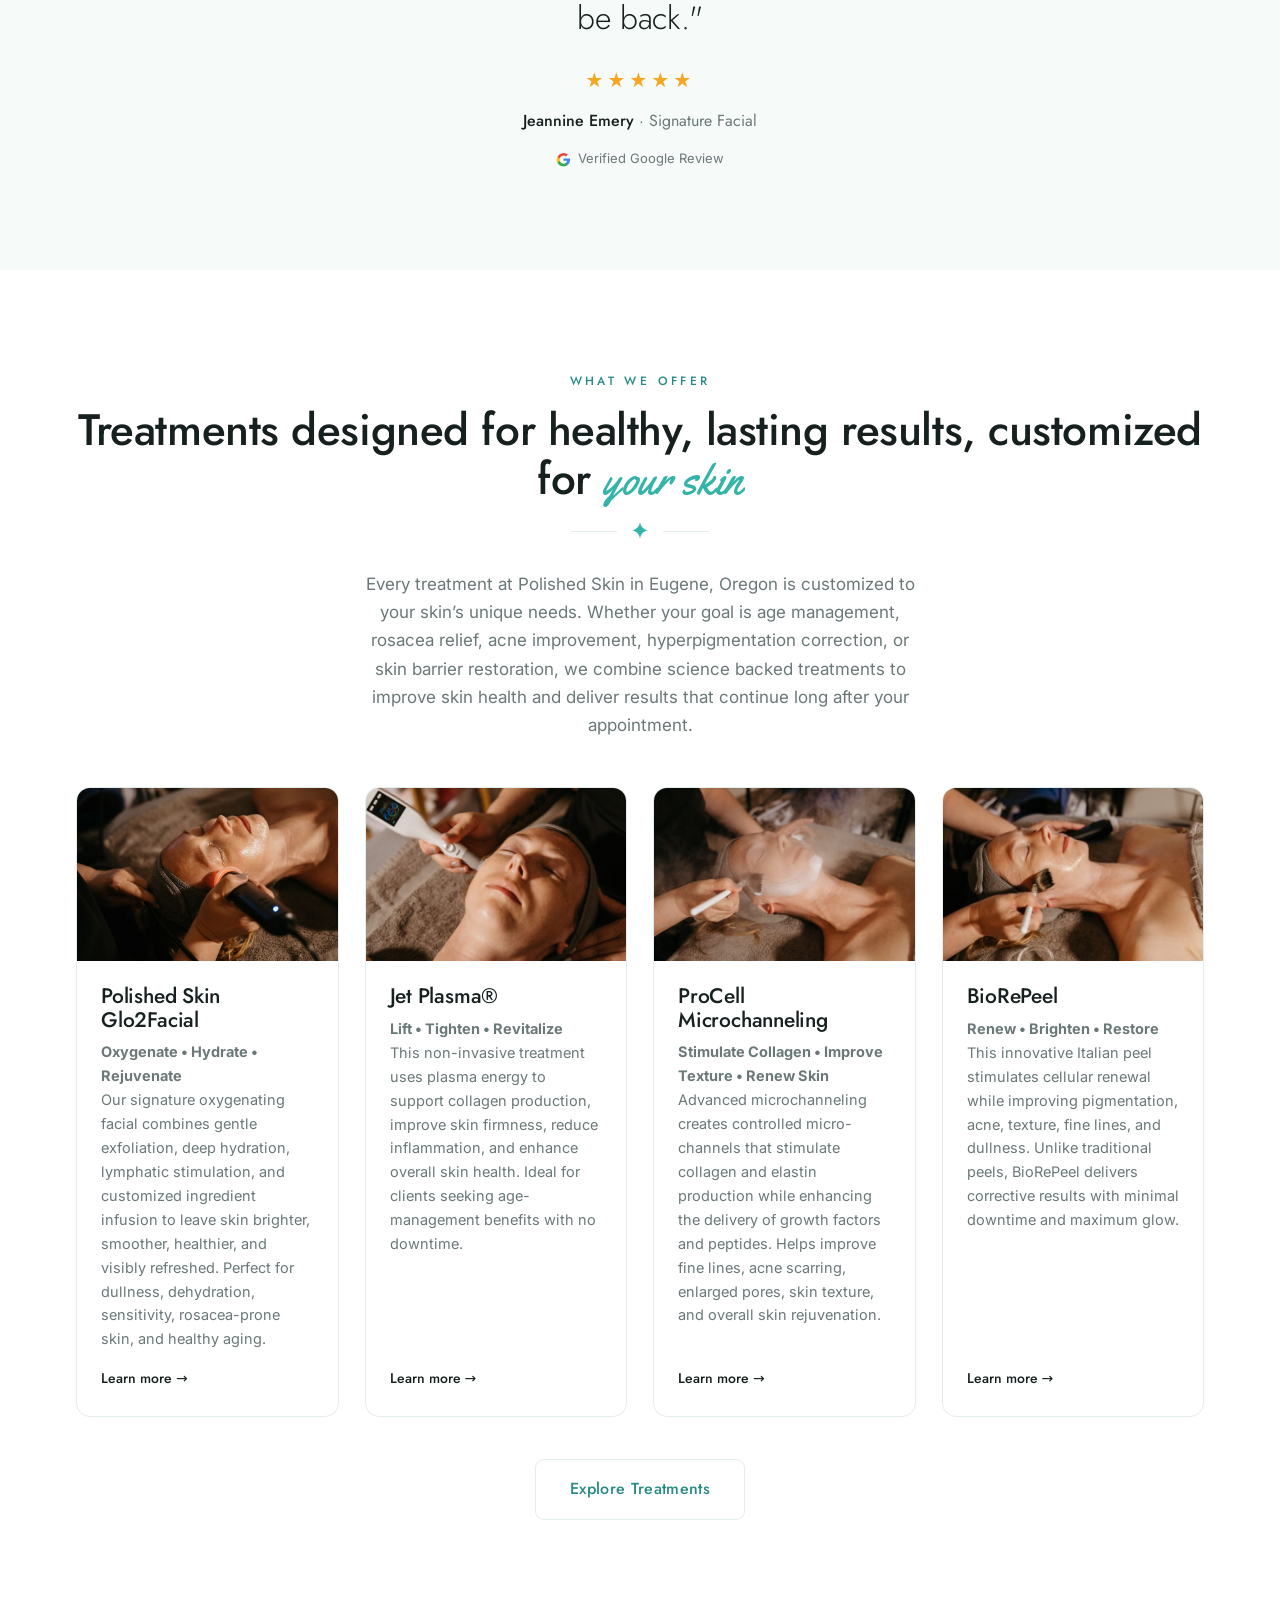
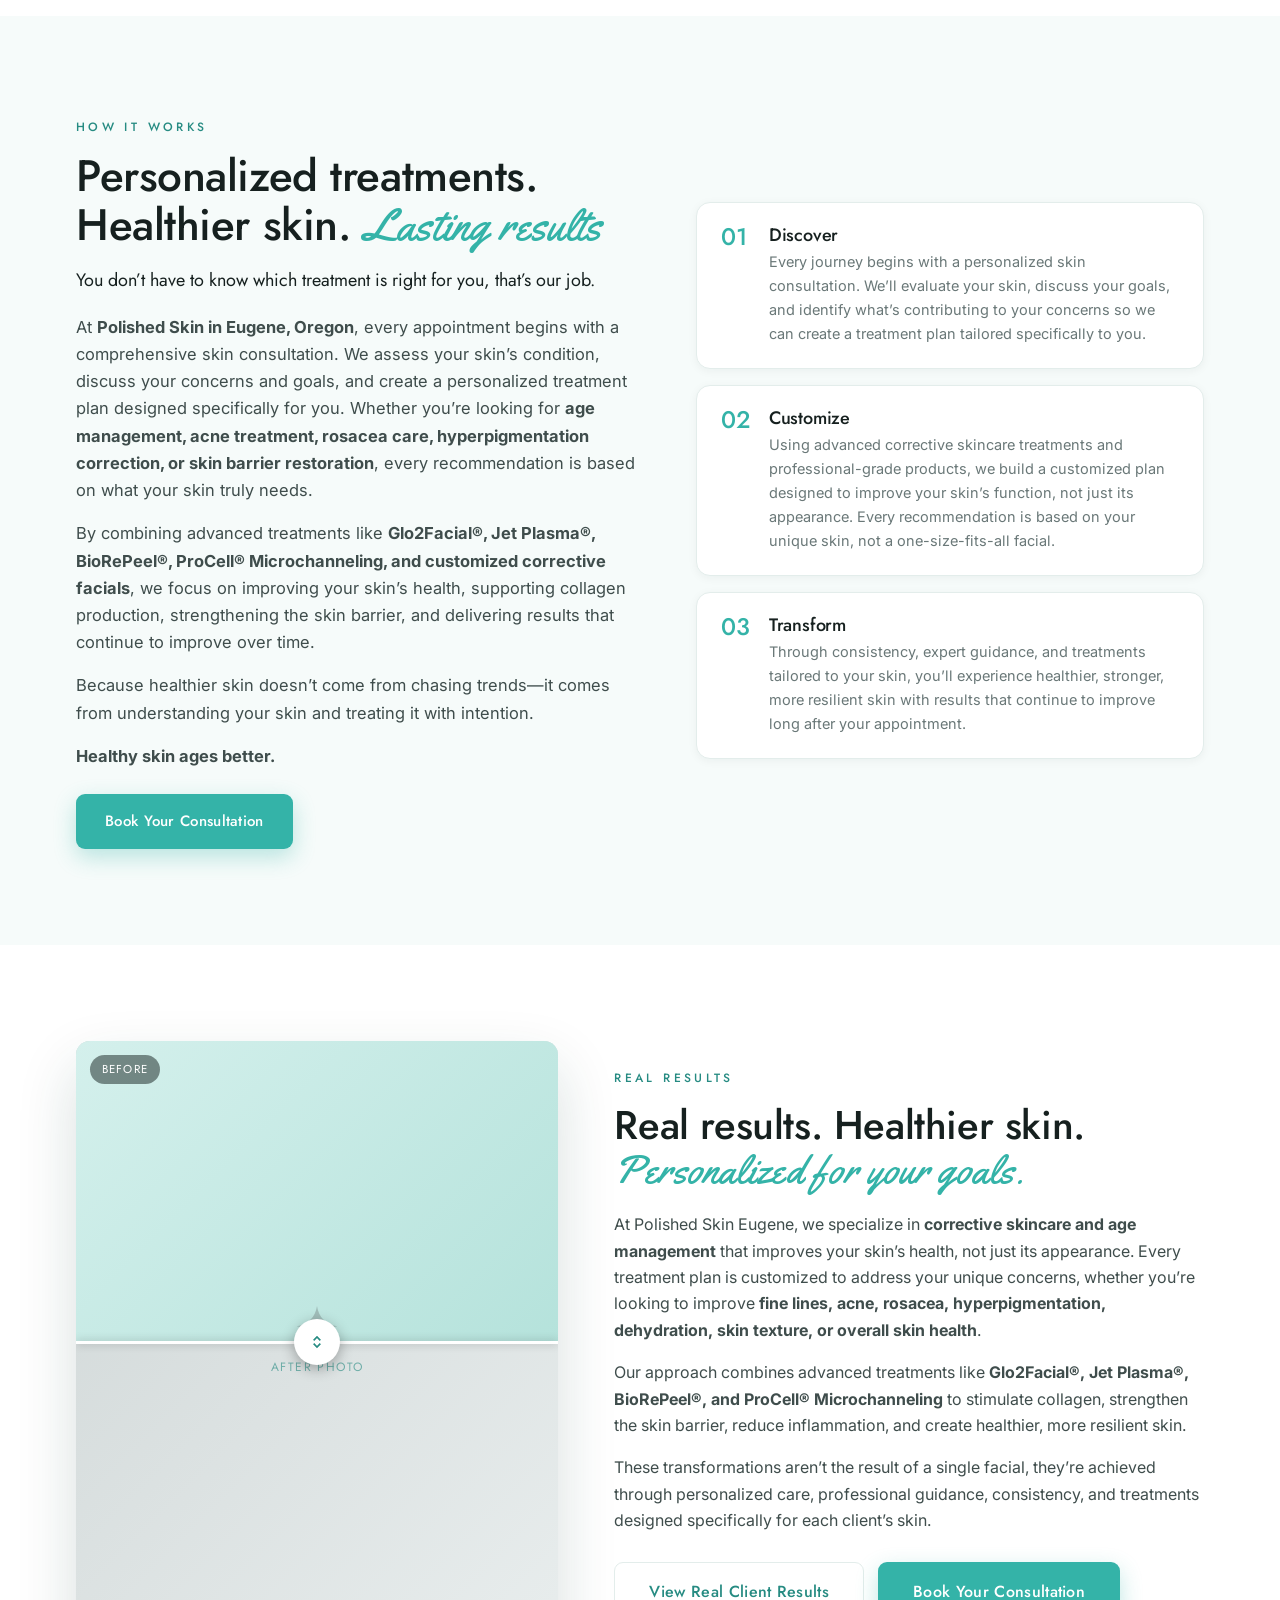
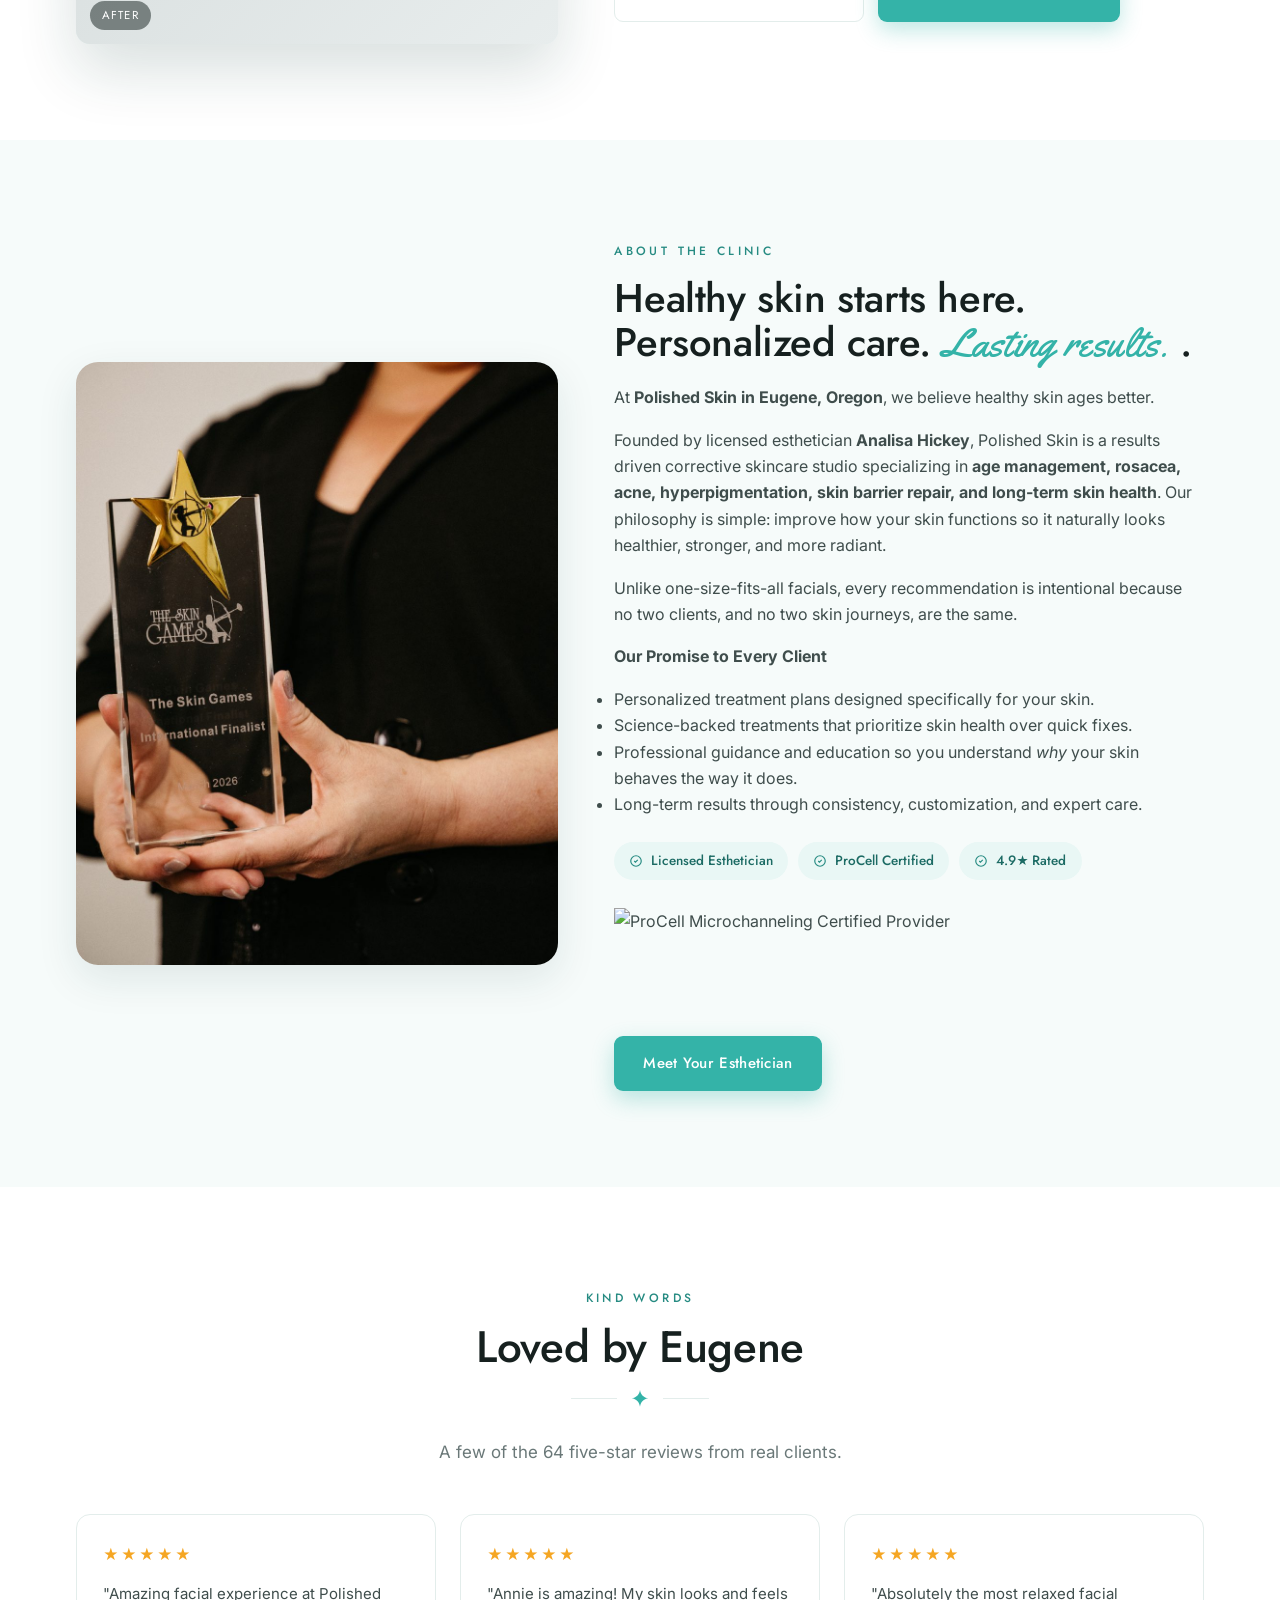
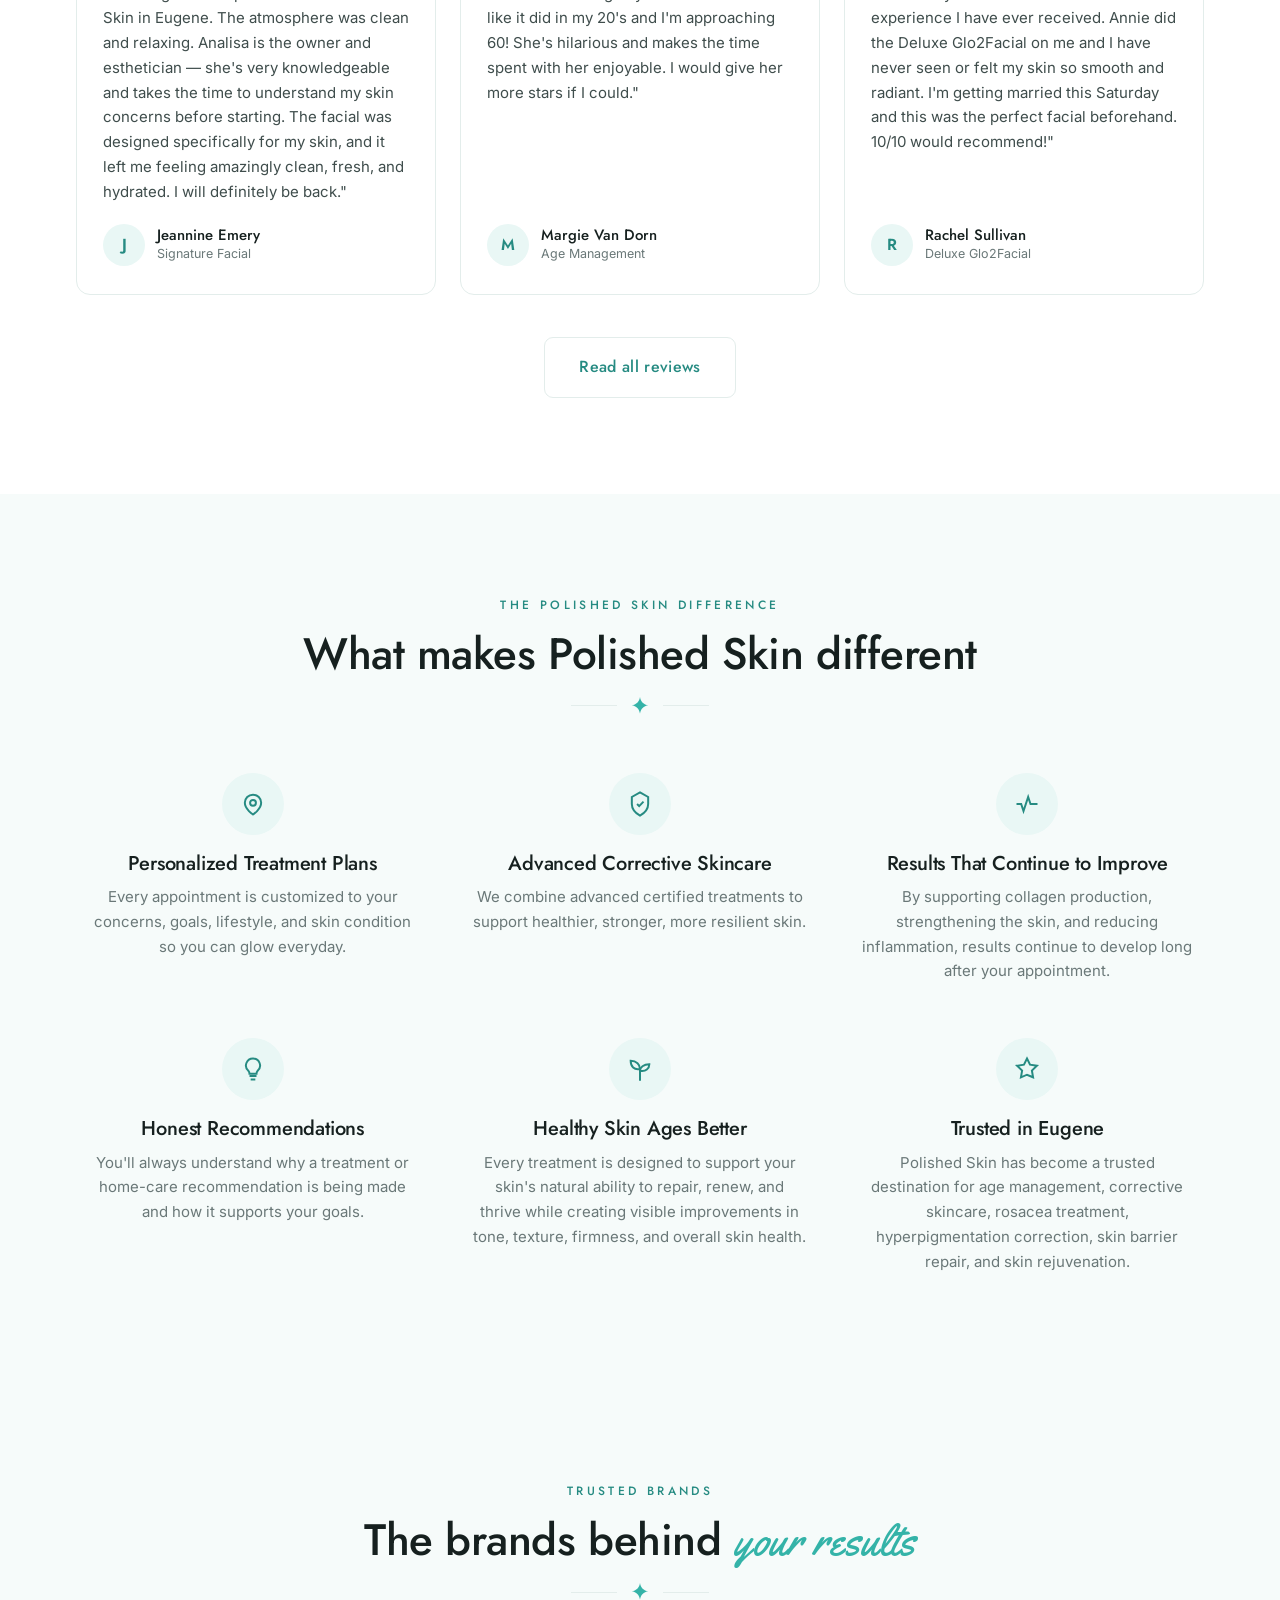
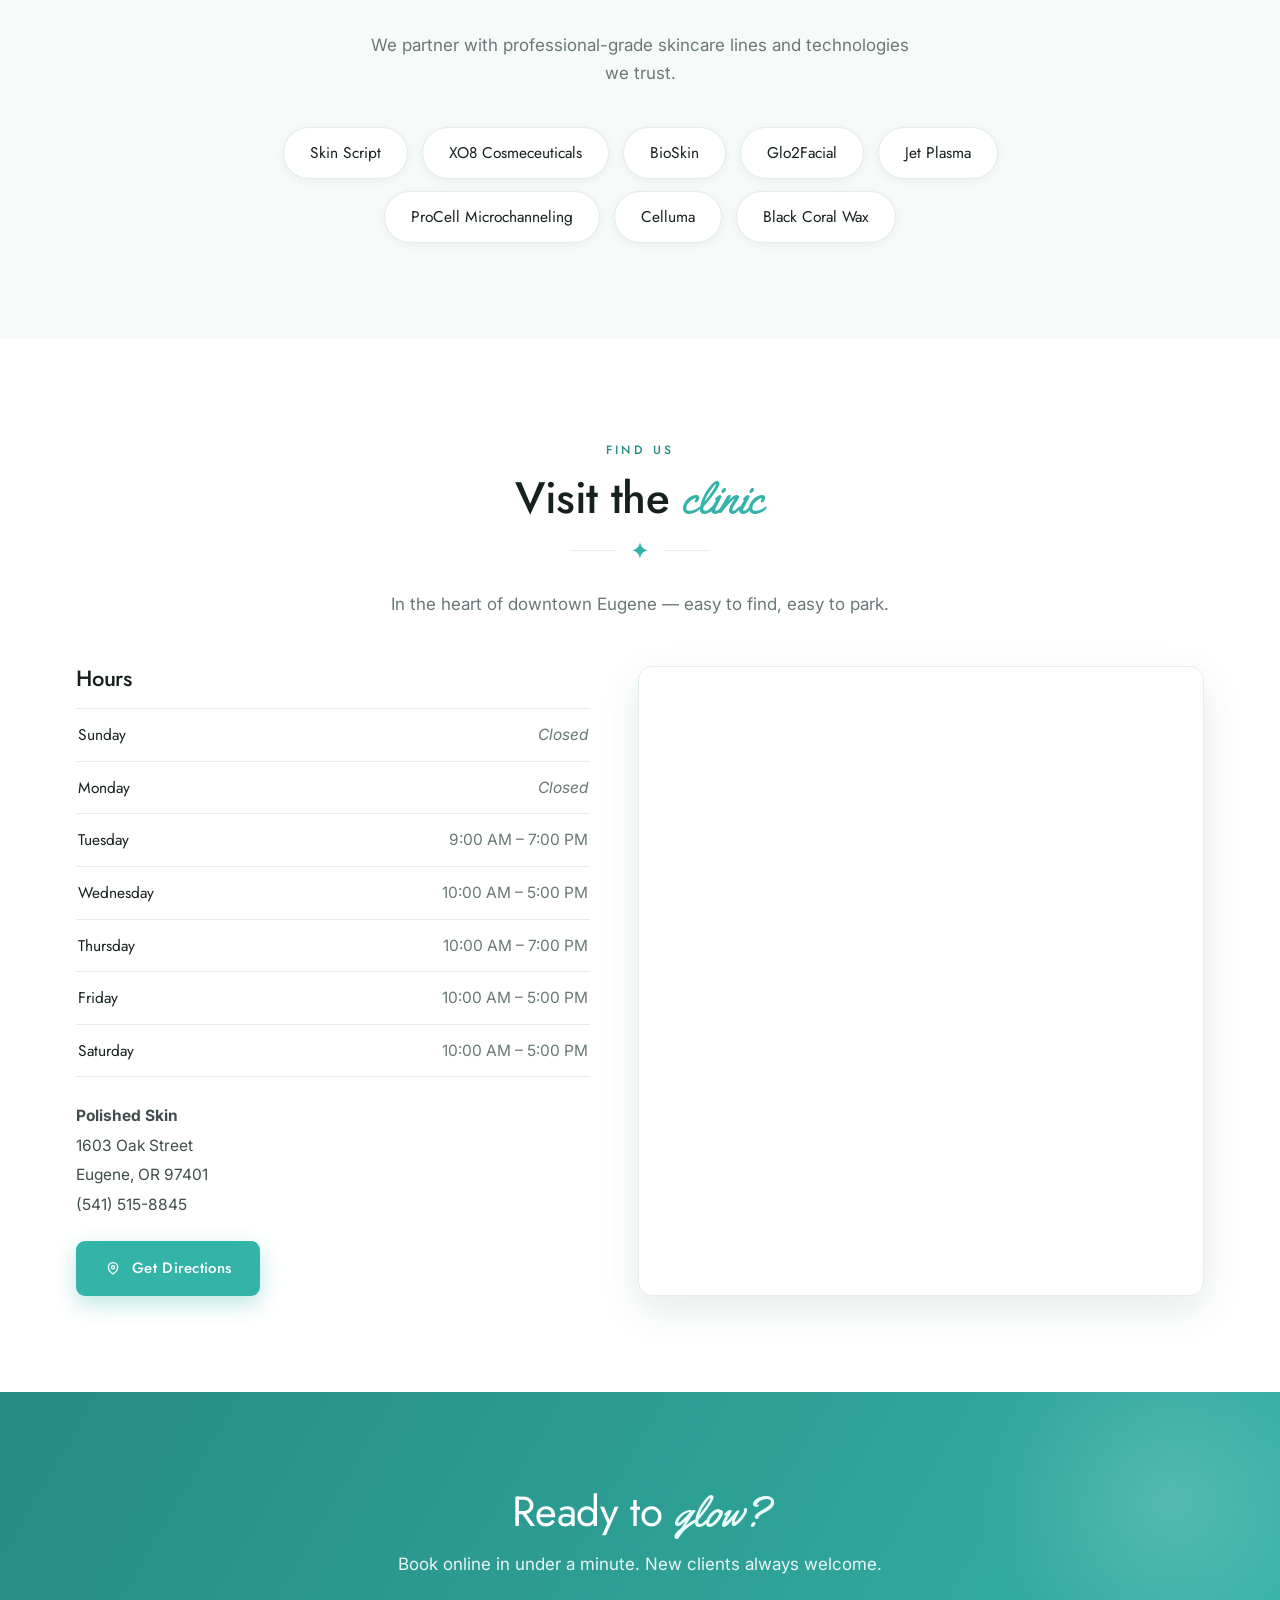
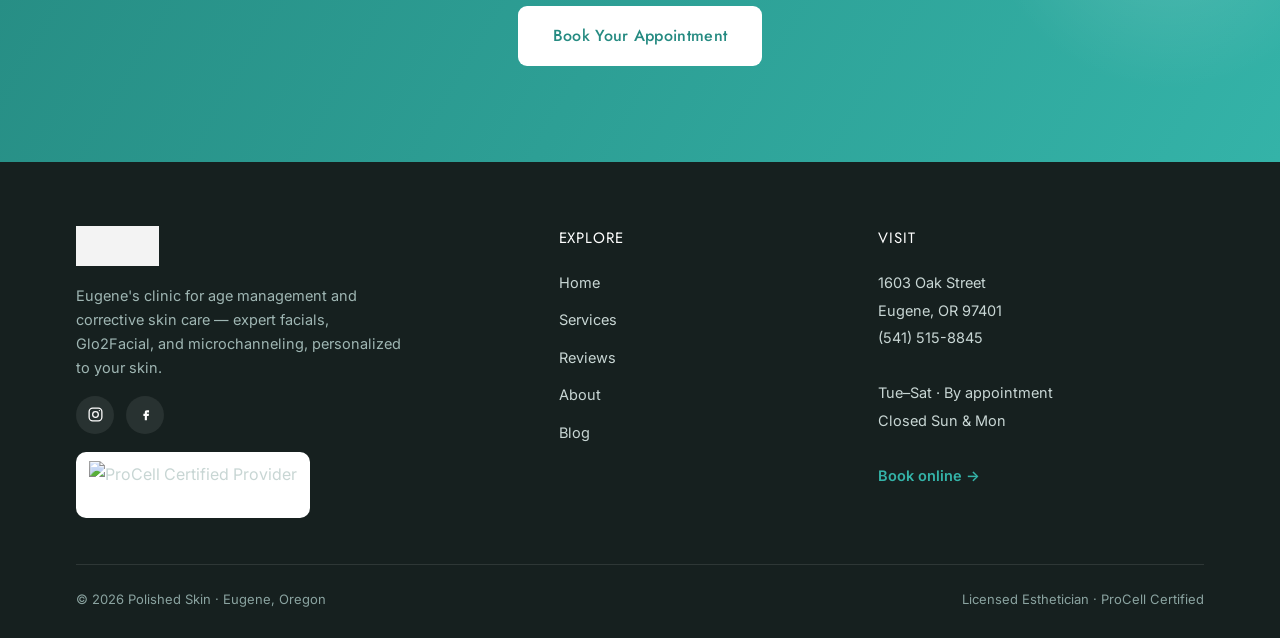
==== commit 41e0a66b: "Home before/after slider: vertical drag + editable photos - Flip the before/after comparison slider " ====
--- a/index.html
+++ b/index.html
@@ -204,7 +204,8 @@
 <section>
   <div class="container about-grid">
     <div class="ba-slider reveal" id="ba1">
-      <!-- Photos set in the CMS: Home Page → Results / before-after → Before/After photo. -->
+      <!-- Vertical before/after: drag up/down. Photos are editable in edit mode
+           (#edit): click the top pane to set Before, the bottom pane to set After. -->
       <div class="ba-img ba-after" data-h-bg="results.afterImg">
         <div class="ba-ph"><svg viewBox="0 0 24 24" fill="#34b3a8"><path d="M12 0c.9 6.2 4.9 10.2 11.1 11.1C16.9 12 12.9 16 12 22.2 11.1 16 7.1 12 .9 11.1 7.1 10.2 11.1 6.2 12 0Z"/></svg><span>After photo</span></div>
         <span class="ba-tag ba-tag-after">After</span>
--- a/css/style.css
+++ b/css/style.css
@@ -325,25 +325,26 @@
 .ba-slider{
   --pos:50%;
   position:relative; width:100%; aspect-ratio:4/5; border-radius:var(--radius); overflow:hidden;
-  box-shadow:var(--shadow-lg); user-select:none; touch-action:none; cursor:ew-resize; background:#dfeeed;
+  box-shadow:var(--shadow-lg); user-select:none; touch-action:none; cursor:ns-resize; background:#dfeeed;
 }
 .ba-img{ position:absolute; inset:0; }
 .ba-img img{ width:100%; height:100%; object-fit:cover; display:block; -webkit-user-drag:none; user-select:none; pointer-events:none; }
 .ba-after{ background:linear-gradient(135deg,#cfd6d6,#e8eded); }
-.ba-before{ background:linear-gradient(135deg,#d4f0ec,#a9ddd5); clip-path:inset(0 calc(100% - var(--pos)) 0 0); }
+.ba-before{ background:linear-gradient(135deg,#d4f0ec,#a9ddd5); clip-path:inset(0 0 calc(100% - var(--pos)) 0); }
 .ba-ph{ position:absolute; inset:0; display:flex; flex-direction:column; align-items:center; justify-content:center; gap:8px; color:var(--teal-d); }
 .ba-ph svg{ width:44px; height:44px; opacity:.45; }
 .ba-ph span{ font-family:var(--font-head); font-size:12px; letter-spacing:.12em; text-transform:uppercase; opacity:.6; }
-.ba-tag{ position:absolute; bottom:14px; z-index:3; font-family:var(--font-head); font-size:11.5px; letter-spacing:.1em; text-transform:uppercase; color:#fff; background:rgba(20,32,31,.5); padding:5px 12px; border-radius:100px; }
-.ba-tag-before{ left:14px; } .ba-tag-after{ right:14px; }
-.ba-handle{ position:absolute; top:0; bottom:0; left:var(--pos); width:0; z-index:4; pointer-events:none; }
-.ba-line{ position:absolute; top:0; bottom:0; left:-1.5px; width:3px; background:#fff; box-shadow:0 0 8px rgba(0,0,0,.28); }
+.ba-tag{ position:absolute; left:14px; z-index:3; font-family:var(--font-head); font-size:11.5px; letter-spacing:.1em; text-transform:uppercase; color:#fff; background:rgba(20,32,31,.5); padding:5px 12px; border-radius:100px; }
+.ba-tag-before{ top:14px; } .ba-tag-after{ bottom:14px; }
+.ba-handle{ position:absolute; left:0; right:0; top:var(--pos); height:0; z-index:4; pointer-events:none; }
+.ba-line{ position:absolute; left:0; right:0; top:-1.5px; height:3px; background:#fff; box-shadow:0 0 8px rgba(0,0,0,.28); }
 .ba-circle{
   position:absolute; top:50%; left:50%; transform:translate(-50%,-50%);
   width:46px; height:46px; border-radius:50%; background:#fff; border:none;
   box-shadow:0 4px 14px rgba(0,0,0,.3); display:flex; align-items:center; justify-content:center;
-  color:var(--teal-d); cursor:ew-resize; pointer-events:auto;
-}
+  color:var(--teal-d); cursor:ns-resize; pointer-events:auto;
+}
+.ba-circle svg{ transform:rotate(90deg); }
 .ba-circle:focus-visible{ outline:3px solid var(--teal); outline-offset:2px; }
 .results-btns{ display:flex; gap:14px; flex-wrap:wrap; margin-top:28px; }
 
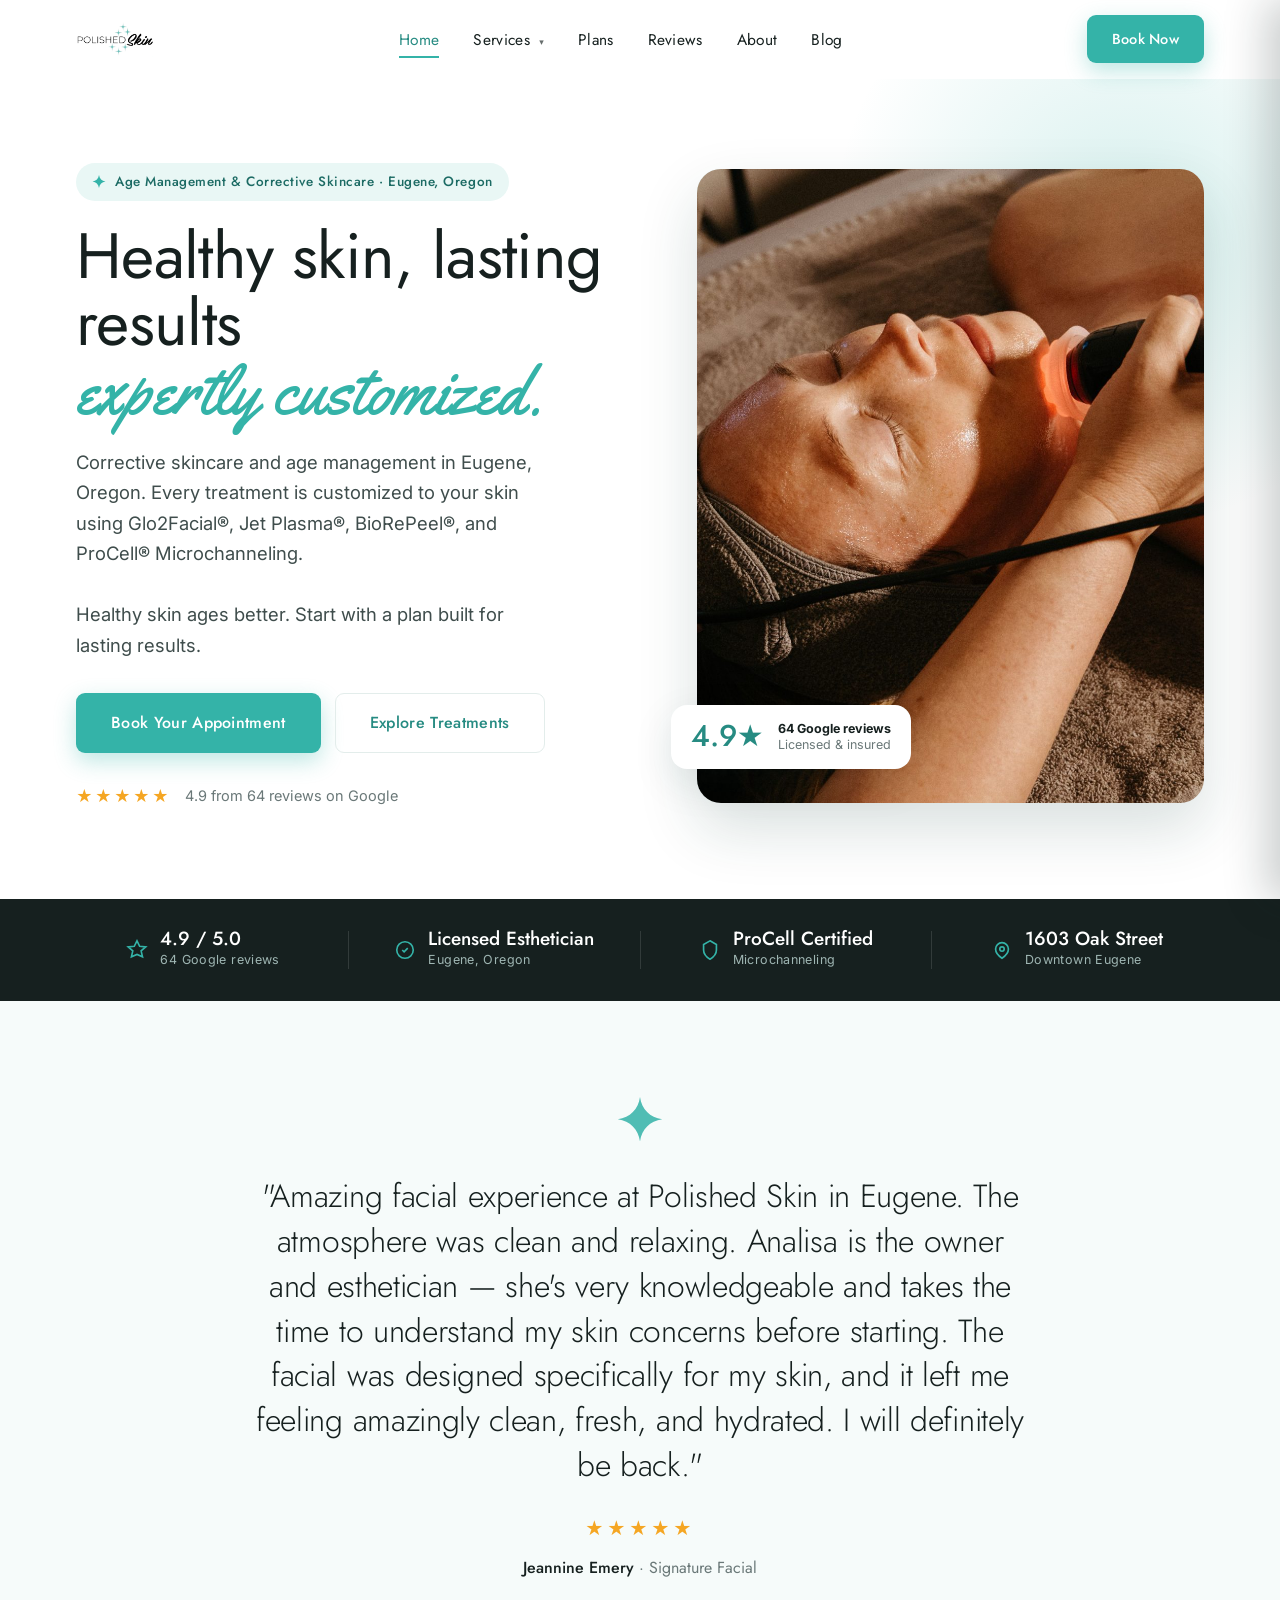
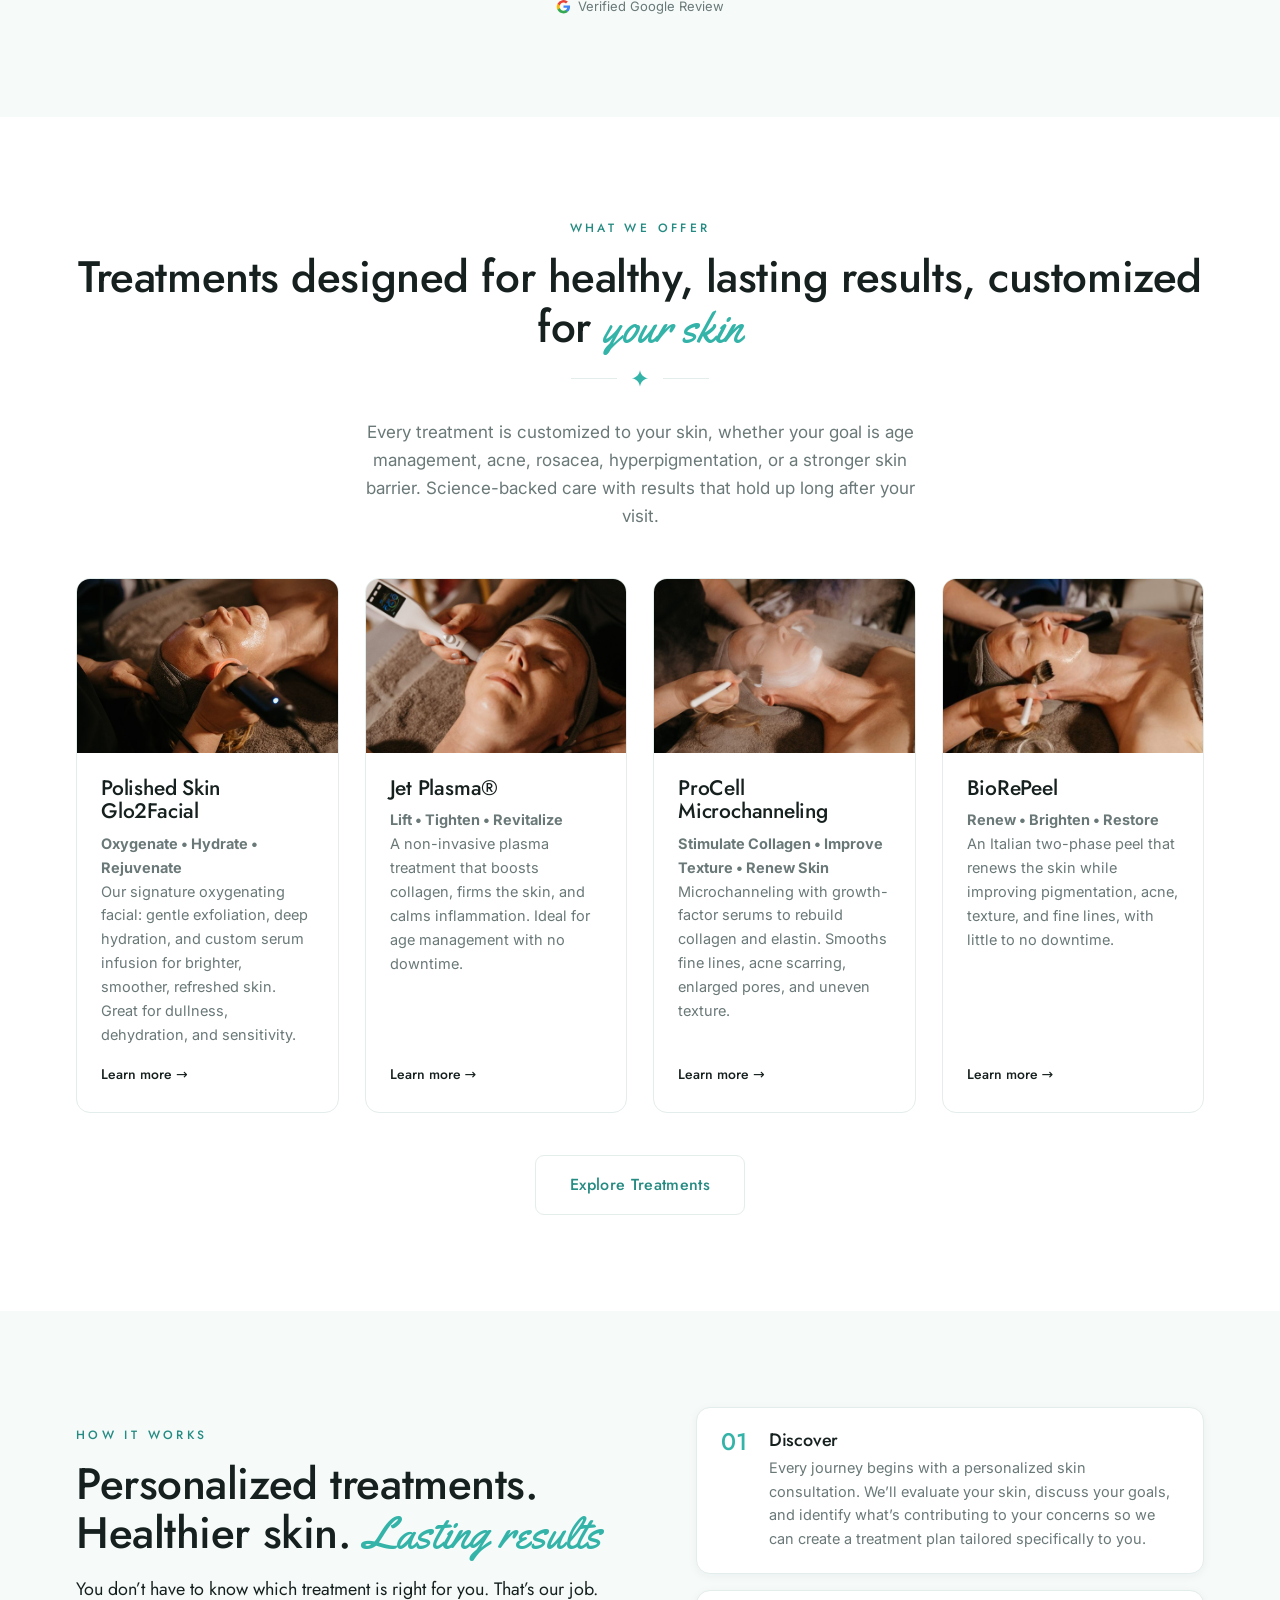
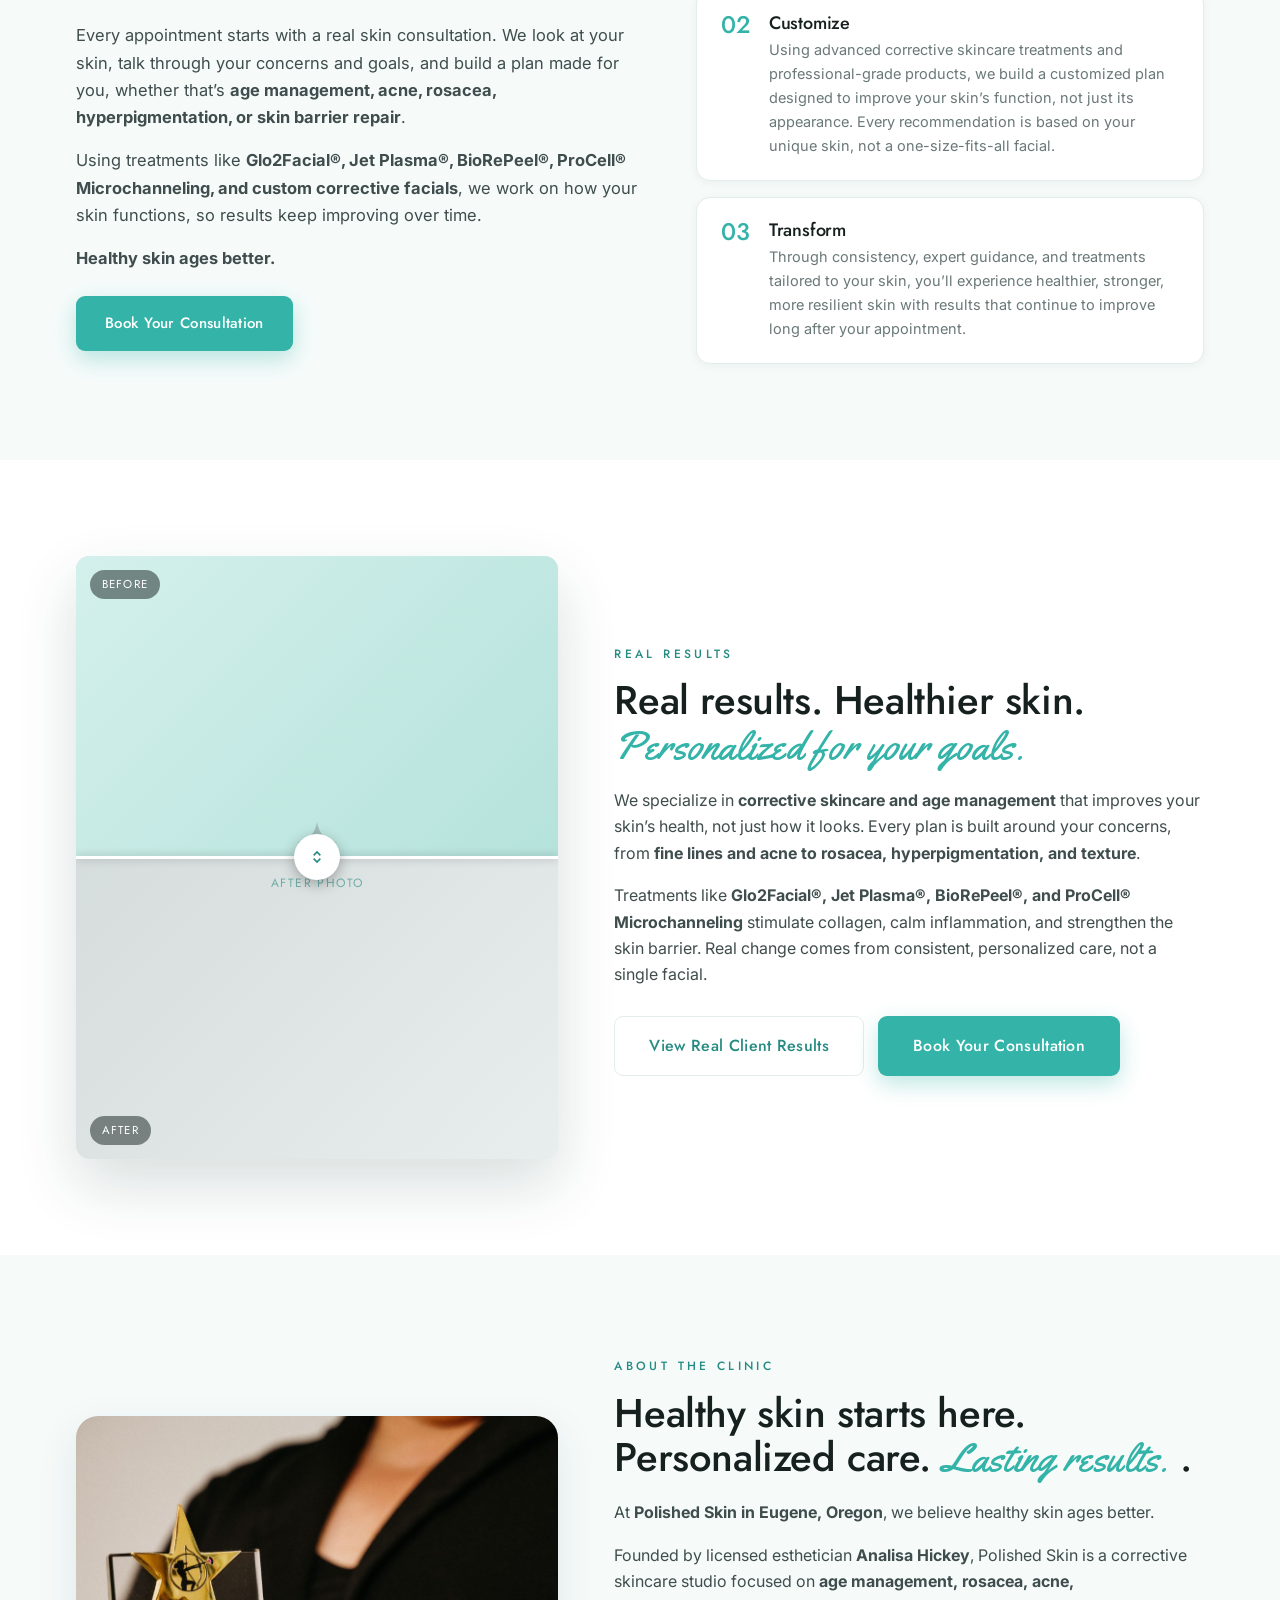
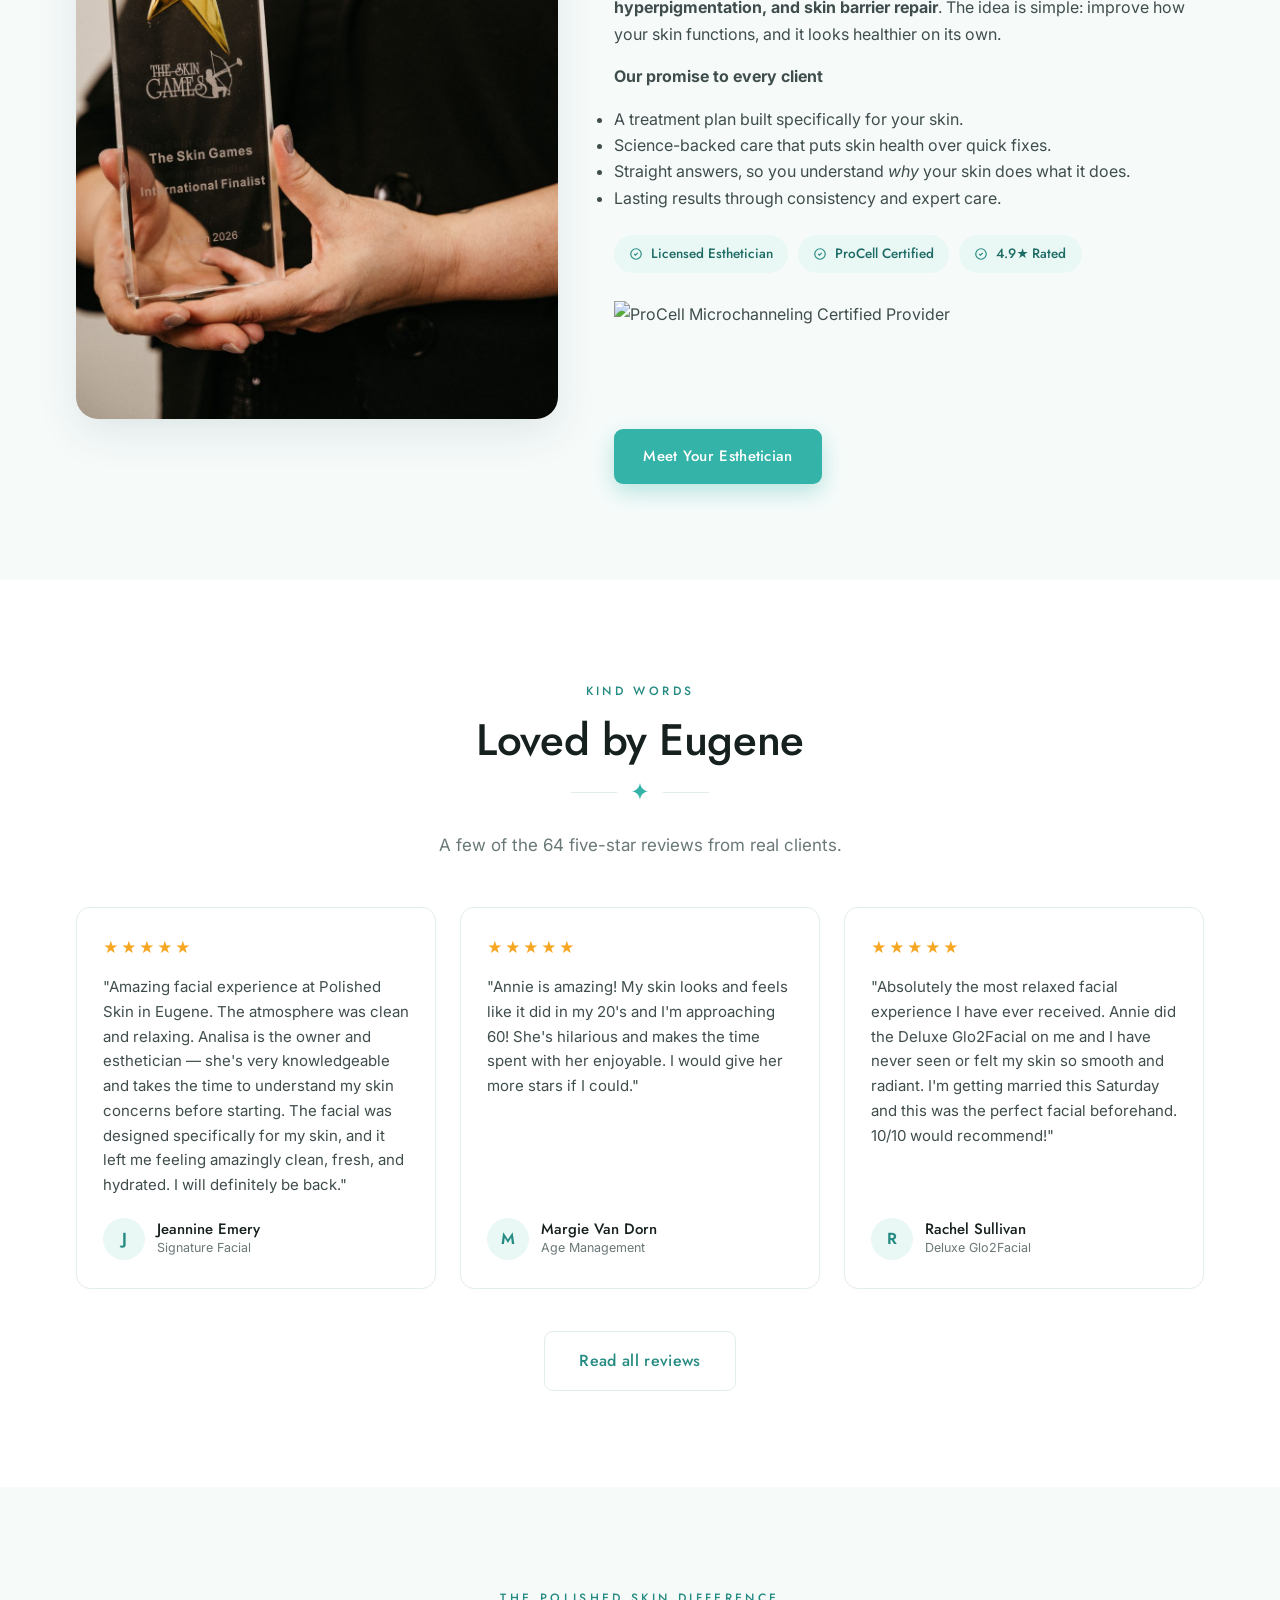
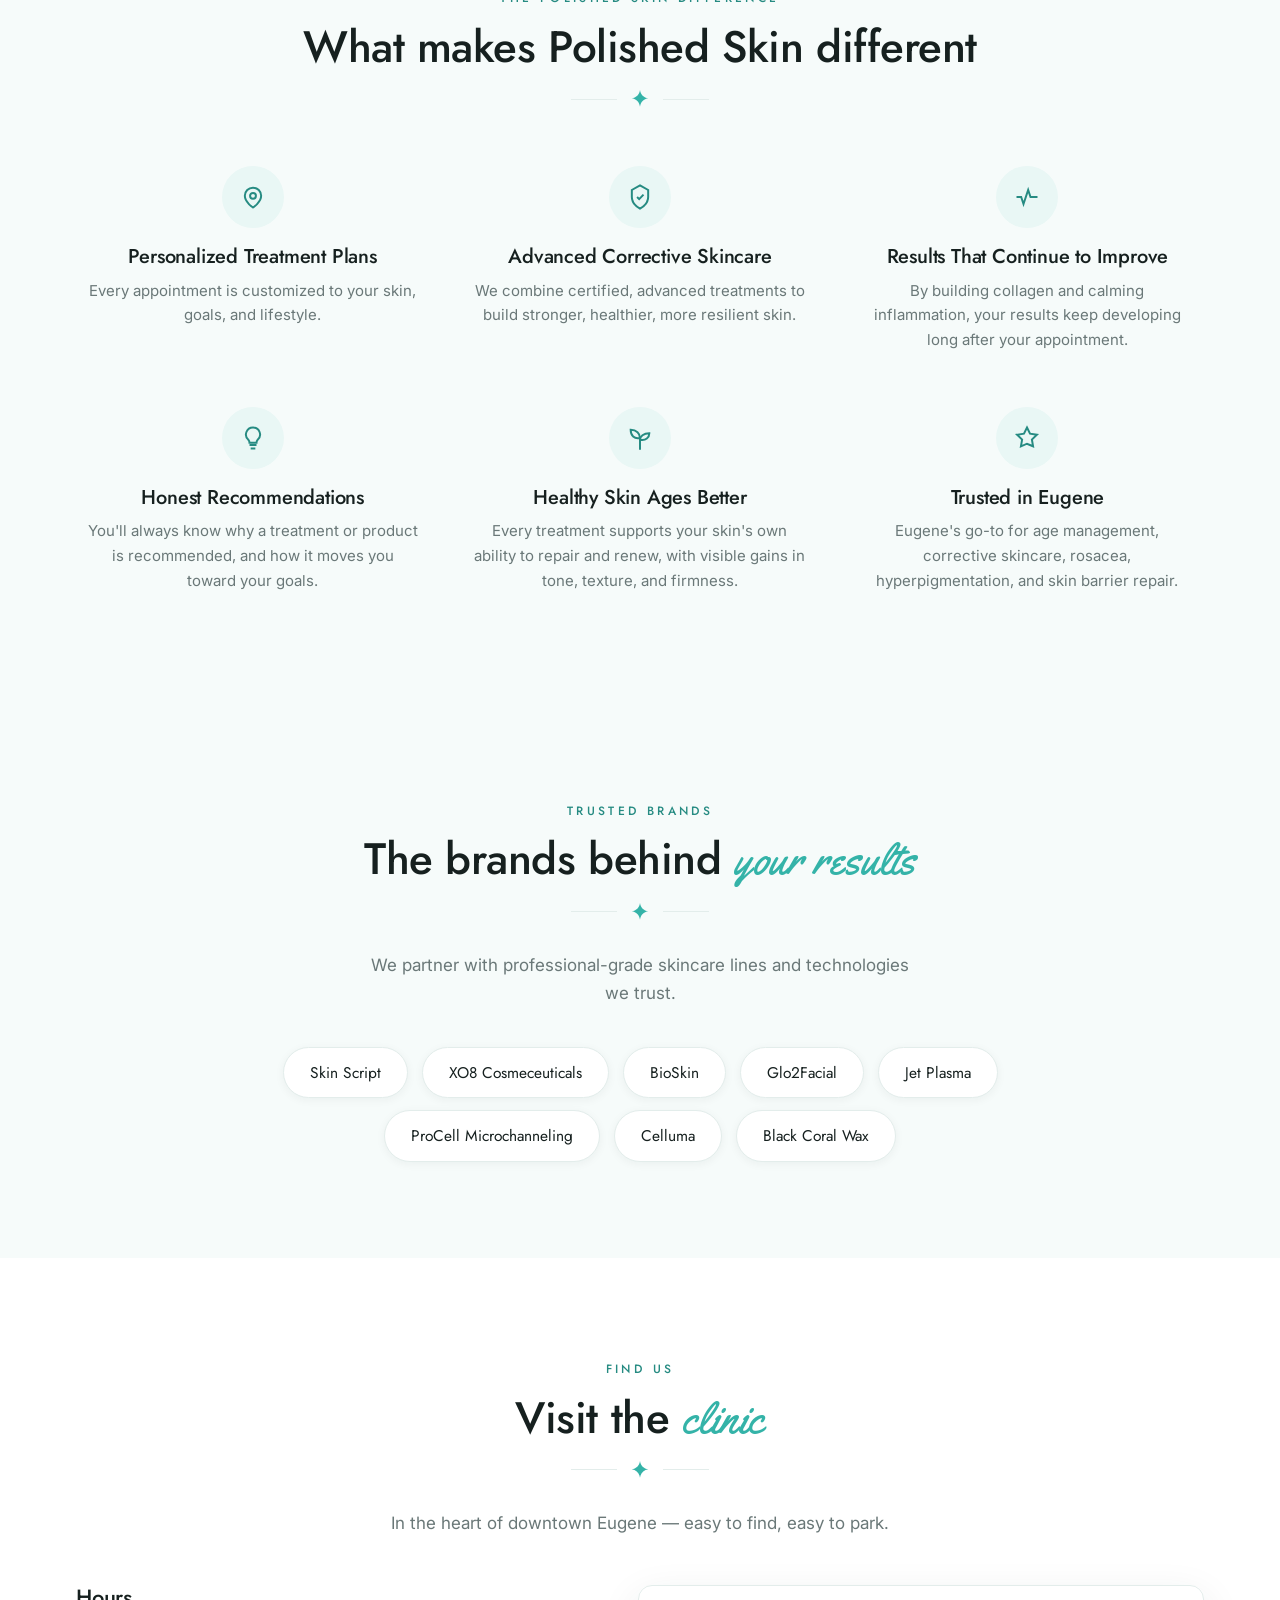
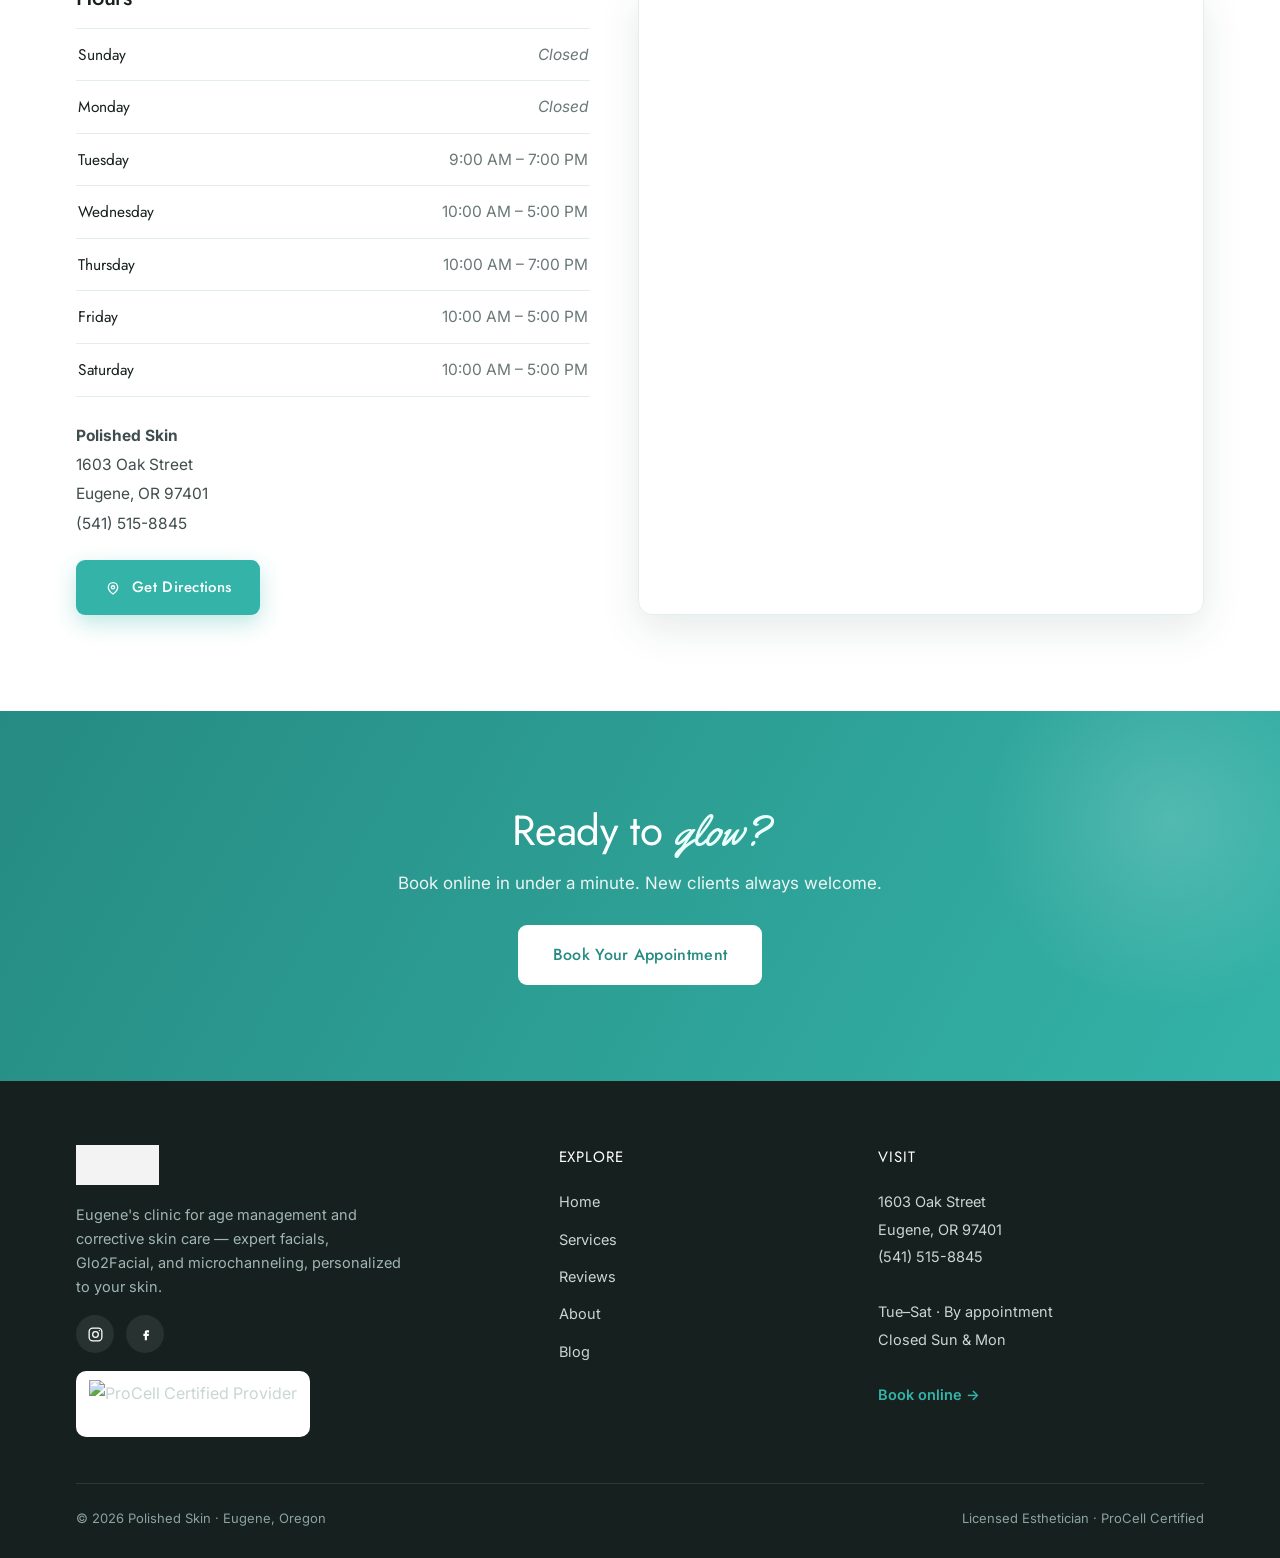
==== commit f979b816: "SEO, mobile, and copy pass Indexing: - Add canonical + og:url to all 8 pages; make og:title unique p" ====
--- a/index.html
+++ b/index.html
@@ -3,13 +3,14 @@
 <head>
 <meta charset="UTF-8" />
 <meta name="viewport" content="width=device-width, initial-scale=1.0" />
-<meta name="robots" content="noindex, nofollow" />
 <meta name="theme-color" content="#34b3a8" />
 <link rel="icon" type="image/svg+xml" href="img/favicon.svg" />
 <link rel="apple-touch-icon" href="img/logo.jpeg" />
 <meta property="og:site_name" content="Polished Skin" />
 <meta property="og:type" content="website" />
-<meta property="og:title" content="Polished Skin — Age Management & Corrective Skin Care, Eugene OR" />
+<meta property="og:title" content="Polished Skin — Expert Facials & Skincare in Eugene, OR" />
+<meta property="og:url" content="https://polishedskineugene.com/" />
+<link rel="canonical" href="https://polishedskineugene.com/" />
 <meta property="og:description" content="Eugene's clinic for expert facials, Glo2Facial, ProCell Microchanneling & BioRePeel. 4.9 stars on Google." />
 <meta property="og:image" content="https://polishedskineugene.com/img/logo.jpeg" />
 <meta name="twitter:card" content="summary_large_image" />
@@ -102,8 +103,8 @@
         <svg viewBox="0 0 24 24" fill="#34b3a8"><path d="M12 0c.9 6.2 4.9 10.2 11.1 11.1C16.9 12 12.9 16 12 22.2 11.1 16 7.1 12 .9 11.1 7.1 10.2 11.1 6.2 12 0Z"/></svg>
         <span data-h="hero.pill">Age Management &amp; Corrective Skincare · Eugene, Oregon</span>
       </span>
-      <h1><span data-h="hero.heading">Healthy, radiant skin,</span><br><span class="script" data-h="hero.headingAccent">expertly customized.</span></h1>
-      <p class="lede" data-h-para="hero.lede">At Polished Skin in Eugene, Oregon, experience customized skincare treatments designed to improve skin function, strengthen the skin barrier, and support healthy aging. We specialize in corrective facials, age management, rosacea care, and hyperpigmentation correction, using advanced treatments including Glo2Facial, BioRePeel, ProCell Microchanneling, and Jet Plasma. Our customized treatment plans help restore confidence and deliver lasting results.<br><br>Because healthy skin ages better.</p>
+      <h1><span data-h="hero.heading">Healthy skin, lasting results,</span><br><span class="script" data-h="hero.headingAccent">expertly customized.</span></h1>
+      <p class="lede" data-h-para="hero.lede">Corrective skincare and age management in Eugene, Oregon. Every treatment is customized to your skin using Glo2Facial, Jet Plasma, BioRePeel, and ProCell Microchanneling.<br><br>Healthy skin ages better. Start with a plan built for lasting results.</p>
       <div class="hero-btns">
         <a href="https://polishedskineugene.glossgenius.com/services" target="_blank" rel="noopener" class="btn btn-primary btn-lg" data-h="hero.primaryButton">Book Your Appointment</a>
         <a href="services.html" class="btn btn-ghost btn-lg" data-h="hero.secondaryButton">Explore Treatments</a>
--- a/css/style.css
+++ b/css/style.css
@@ -89,7 +89,13 @@
 /* ---------- Navbar ---------- */
 .nav{
   position:sticky; top:0; z-index:60; background:rgba(255,255,255,.86);
-  backdrop-filter:blur(12px); border-bottom:1px solid transparent; transition:.25s;
+  -webkit-backdrop-filter:blur(12px); backdrop-filter:blur(12px);
+  border-bottom:1px solid transparent; transition:.25s;
+}
+/* iOS Safari: if the blur isn't supported, fall back to an opaque bar so
+   page content never bleeds through the semi-transparent nav. */
+@supports not ((-webkit-backdrop-filter:blur(1px)) or (backdrop-filter:blur(1px))){
+  .nav{ background:rgba(255,255,255,.98); }
 }
 .nav.scrolled{ border-color:var(--line); box-shadow:var(--shadow-sm); }
 .nav-inner{ display:flex; align-items:center; justify-content:space-between; height:78px; }
@@ -346,6 +352,10 @@
 }
 .ba-circle svg{ transform:rotate(90deg); }
 .ba-circle:focus-visible{ outline:3px solid var(--teal); outline-offset:2px; }
+/* In edit mode: lock the divider to the center and stop it grabbing clicks,
+   so each pane is a clean click-to-swap photo target. */
+body.oe-on .ba-slider{ --pos:50%!important; cursor:default; }
+body.oe-on .ba-circle{ pointer-events:none; }
 .results-btns{ display:flex; gap:14px; flex-wrap:wrap; margin-top:28px; }
 
 /* ---------- Nav dropdown ---------- */
@@ -493,7 +503,21 @@
   .menu-row{ flex-direction:column; }
   .menu-row .mr-price{ margin-top:8px; }
   .foot-grid{ grid-template-columns:1fr; }
+  /* Center the hero image + tuck the ratings badge back inside it */
+  .hero-visual{ margin:0 auto; }
   .hero-badge{ left:0; }
+  /* Full-width CTAs — bigger tap targets, no awkward half-row wrapping */
+  .hero-btns .btn,.results-btns .btn,.cta-inner .btn{ width:100%; }
+  .hero-btns,.results-btns{ gap:12px; }
+}
+/* Small phones (iPhone SE / mini): reclaim edge space, ease the big type down */
+@media (max-width:400px){
+  .container{ padding:0 18px; }
+  .hero{ padding:60px 0 68px; }
+  .hero h1{ font-size:35px; }
+  .hero p.lede{ font-size:17px; }
+  .s-title{ font-size:26px; }
+  .page-hero{ padding:56px 0 48px; }
 }
 
 /* Partner brands strip */
